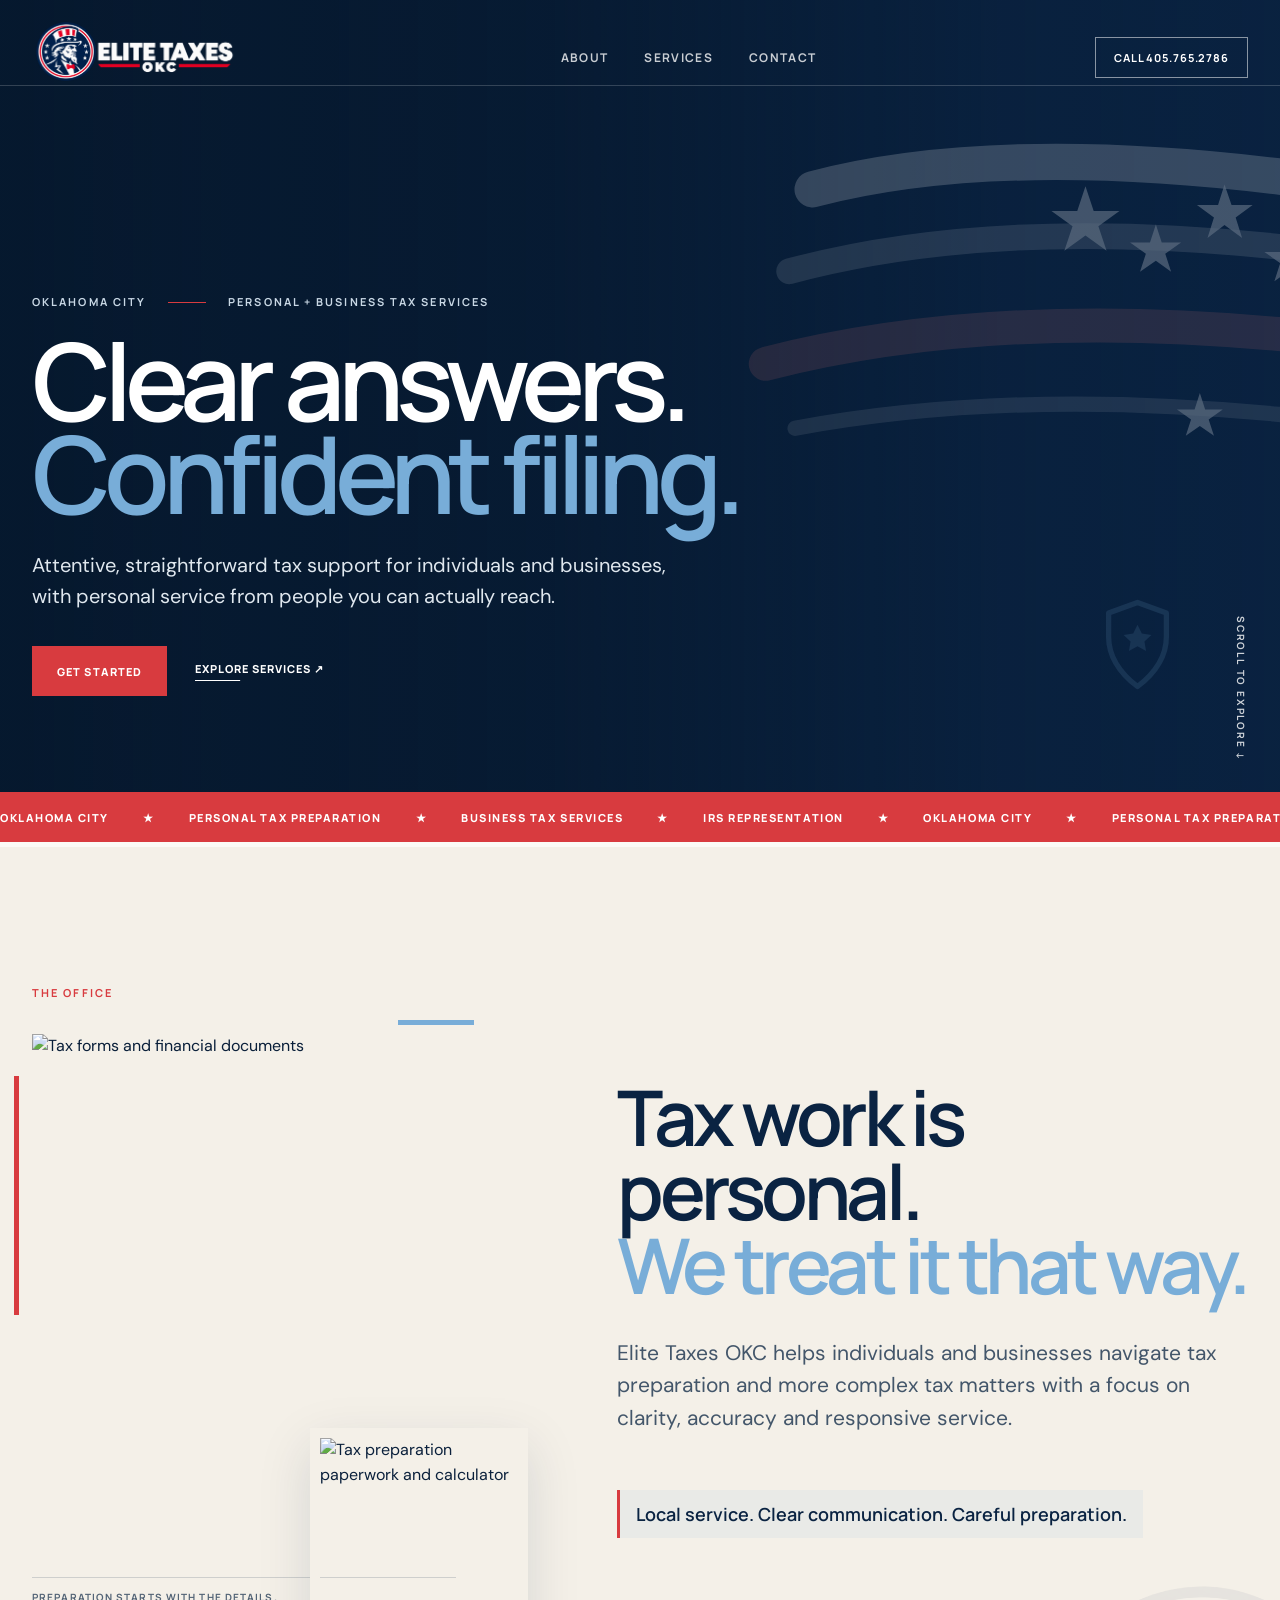
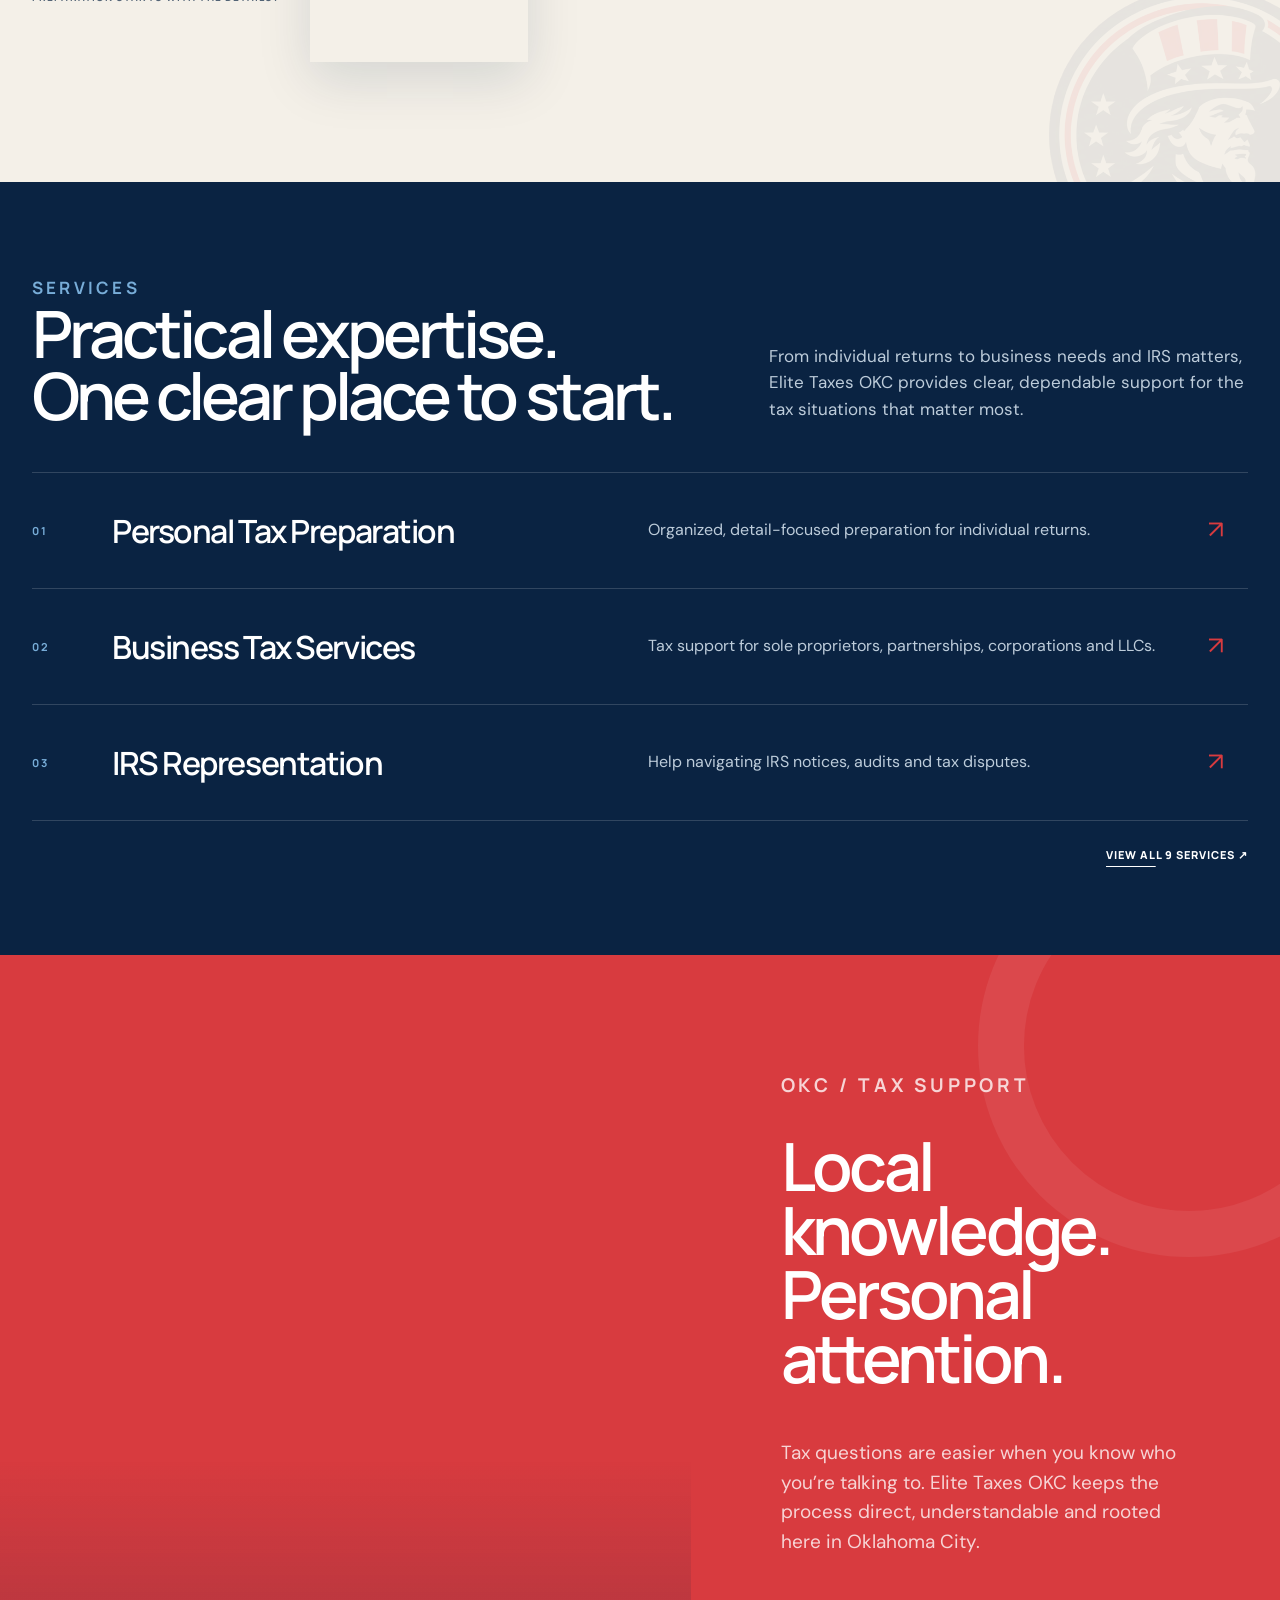
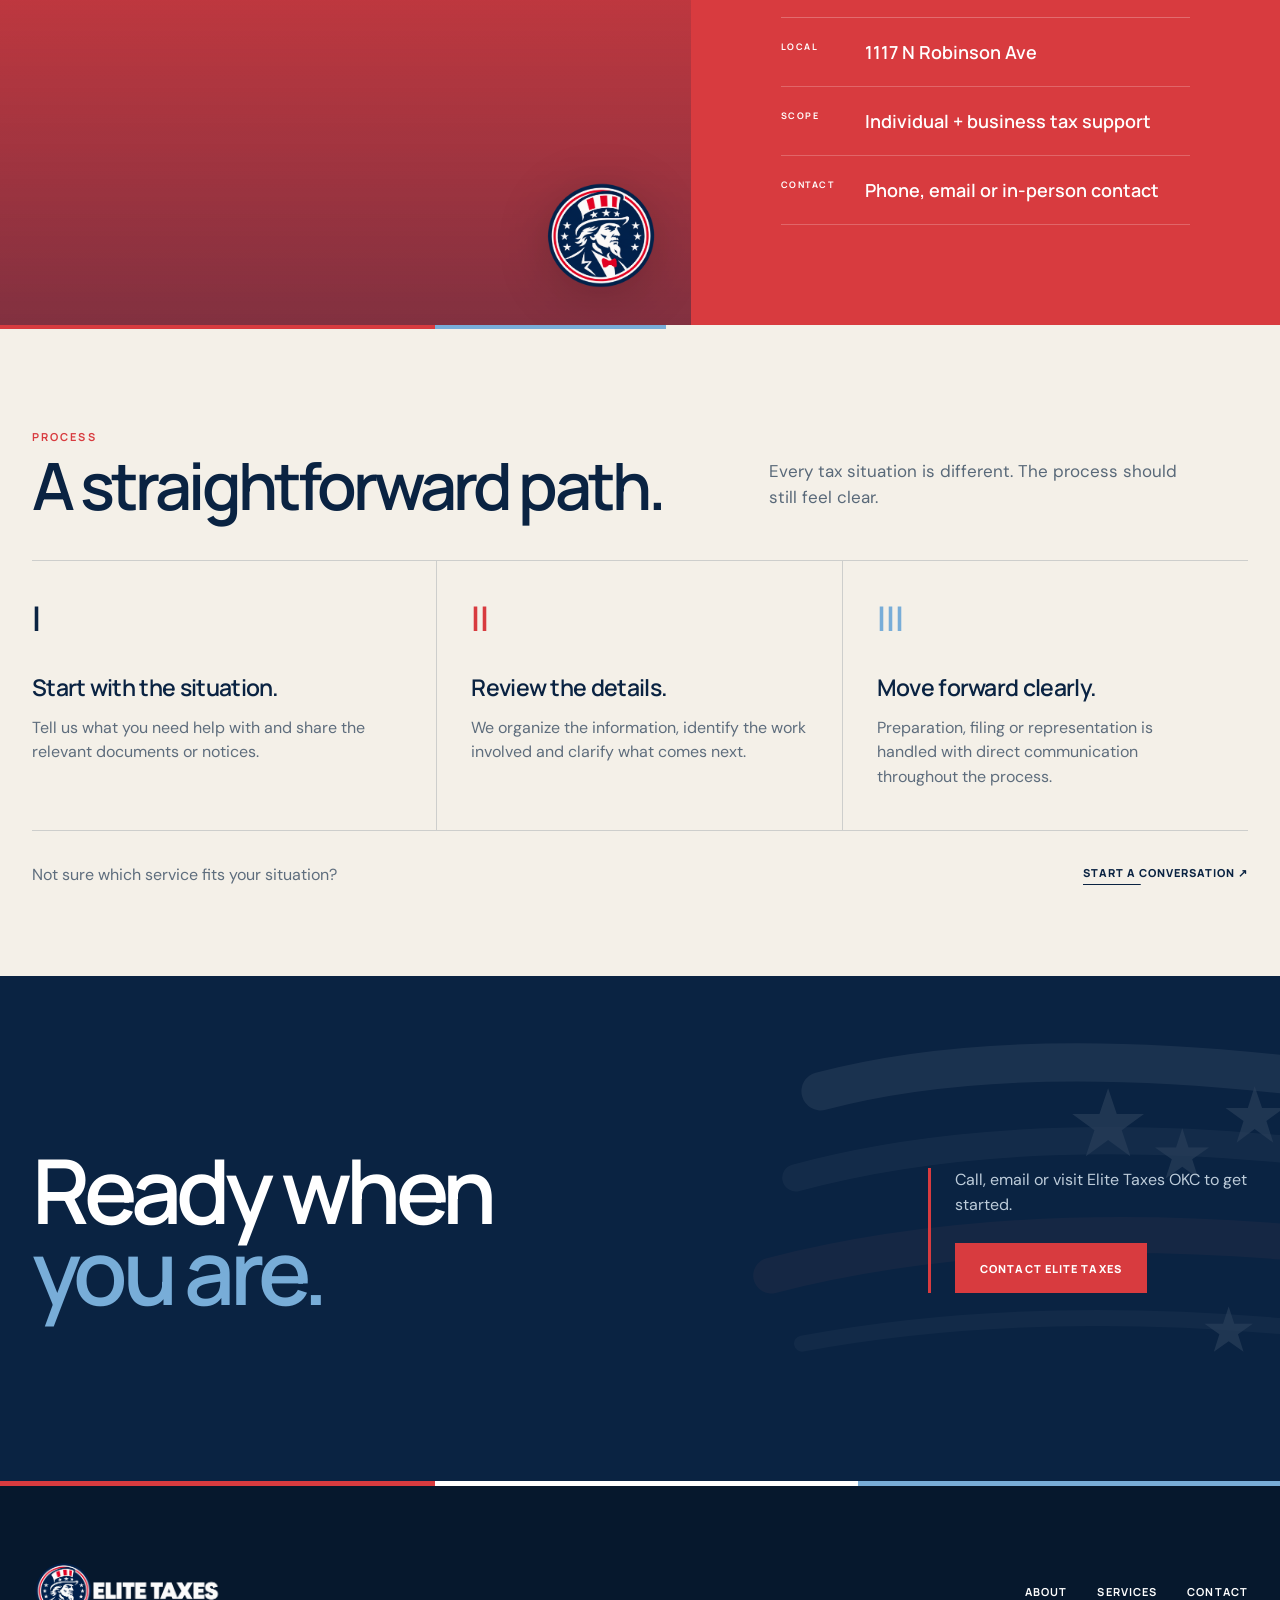
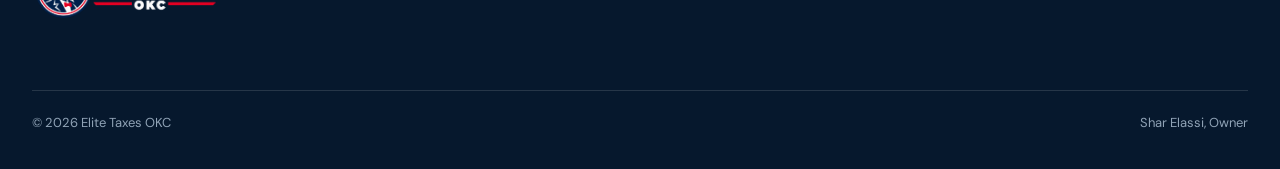
==== index.html @ 5ab01bc2 "Add files via upload" ====
<!DOCTYPE html>
<html lang="en"><head><meta charset="utf-8"/><meta content="width=device-width,initial-scale=1" name="viewport"/><title>Elite Taxes OKC | Tax Preparation &amp; Tax Support</title><meta content="Elite Taxes OKC provides personal and business tax preparation, IRS representation and tax support in Oklahoma City." name="description"/><link href="https://fonts.googleapis.com" rel="preconnect"/><link crossorigin="" href="https://fonts.gstatic.com" rel="preconnect"/><link href="https://fonts.googleapis.com/css2?family=DM+Sans:wght@400;500;600;700&amp;family=Manrope:wght@400;500;600;700;800&amp;display=swap" rel="stylesheet"/><link href="styles.css" rel="stylesheet"/></head><body>
<header class="site-header"><div class="shell header-inner"><a class="brand" href="index.html"><img alt="Elite Taxes OKC" src="assets/elite-taxes-logo-footer.png"/></a><nav class="desktop-nav"><a href="about.html">About</a><a href="services.html">Services</a><a href="contact.html">Contact</a></nav><a class="header-cta" href="tel:+14057652786">Call 405.765.2786</a><button aria-controls="mobile-menu" aria-expanded="false" aria-label="Open menu" class="menu-button"><span></span><span></span></button></div></header><nav class="mobile-menu" id="mobile-menu"><div class="shell mobile-menu-inner"><a href="about.html">About</a><a href="services.html">Services</a><a href="contact.html">Contact</a><a href="tel:+14057652786">405.765.2786</a></div></nav>
<main>
<section class="hero"><div class="hero-media"><video autoplay="" loop="" muted="" playsinline="" poster="https://images.pexels.com/photos/6863183/pexels-photo-6863183.jpeg?auto=compress&amp;cs=tinysrgb&amp;w=1600" preload="metadata"><source src="https://videos.pexels.com/video-files/6962707/6962707-hd_1920_1080_25fps.mp4" type="video/mp4"/></video></div><img alt="" class="hero-ribbon" src="assets/flag-ribbon.svg"/><img alt="" class="hero-shield" src="assets/patriotic-shield-watermark.svg"/><div class="shell hero-inner"><div class="hero-copy reveal"><div class="hero-meta eyebrow"><span>Oklahoma City</span><span>Personal + Business Tax Services</span></div><h1>Clear answers.<br/><em>Confident filing.</em></h1><p>Attentive, straightforward tax support for individuals and businesses, with personal service from people you can actually reach.</p><div class="actions"><a class="button" href="contact.html">Get Started</a><a class="text-link" href="services.html">Explore Services ↗</a></div></div></div><div class="hero-scroll">Scroll to explore ↓</div></section>
<div aria-hidden="true" class="marquee"><div class="marquee-track"><span>Oklahoma City</span><span>Personal Tax Preparation</span><span>Business Tax Services</span><span>IRS Representation</span><span>Oklahoma City</span><span>Personal Tax Preparation</span><span>Business Tax Services</span><span>IRS Representation</span></div></div>
<section class="studio"><img alt="" class="studio-mark" src="assets/elite-uncle-sam-circle.png"/><div class="shell studio-grid"><div class="studio-label"><p class="eyebrow red">The Office</p><div class="studio-media reveal"><figure class="studio-photo studio-photo-main"><img alt="Tax forms and financial documents" src="https://images.pexels.com/photos/6863183/pexels-photo-6863183.jpeg?auto=compress&amp;cs=tinysrgb&amp;w=1200"/><figcaption>Preparation starts with the details.</figcaption></figure><figure class="studio-photo studio-photo-inset"><img alt="Tax preparation paperwork and calculator" src="https://images.pexels.com/photos/8112000/pexels-photo-8112000.jpeg?auto=compress&amp;cs=tinysrgb&amp;w=800"/></figure></div></div><div class="studio-copy reveal"><h2>Tax work is personal.<br/><span>We treat it that way.</span></h2><p>Elite Taxes OKC helps individuals and businesses navigate tax preparation and more complex tax matters with a focus on clarity, accuracy and responsive service.</p><p class="quiet">Local service. Clear communication. Careful preparation.</p></div></div></section>
<section class="capabilities"><div class="shell"><div class="cap-head"><div><p class="eyebrow blue">Services</p><h2>Practical expertise.<br/>One clear place to start.</h2></div><p>From individual returns to business needs and IRS matters, Elite Taxes OKC provides clear, dependable support for the tax situations that matter most.</p></div><div class="cap-list"><a class="cap-row reveal" href="services.html"><span class="cap-num">01</span><h3>Personal Tax Preparation</h3><p>Organized, detail-focused preparation for individual returns.</p><span class="cap-arrow">↗</span></a><a class="cap-row reveal" href="services.html"><span class="cap-num">02</span><h3>Business Tax Services</h3><p>Tax support for sole proprietors, partnerships, corporations and LLCs.</p><span class="cap-arrow">↗</span></a><a class="cap-row reveal" href="services.html"><span class="cap-num">03</span><h3>IRS Representation</h3><p>Help navigating IRS notices, audits and tax disputes.</p><span class="cap-arrow">↗</span></a></div><div class="cap-footer"><a class="text-link" href="services.html">View all 9 services ↗</a></div></div></section>
<section class="visual-story"><div class="visual-media"><video autoplay="" loop="" muted="" playsinline="" poster="https://images.pexels.com/photos/8927687/pexels-photo-8927687.jpeg?auto=compress&amp;cs=tinysrgb&amp;w=1400" preload="metadata"><source src="https://videos.pexels.com/video-files/6929603/6929603-hd_1920_1080_30fps.mp4" type="video/mp4"/></video><img alt="Elite Taxes OKC mark" class="visual-badge" src="assets/elite-uncle-sam-circle.png"/></div><div class="visual-copy reveal"><p class="eyebrow light">OKC / Tax Support</p><h2>Local knowledge.<br/>Personal attention.</h2><p>Tax questions are easier when you know who you’re talking to. Elite Taxes OKC keeps the process direct, understandable and rooted here in Oklahoma City.</p><div class="proof-list"><div class="proof-row"><b>LOCAL</b><strong>1117 N Robinson Ave</strong></div><div class="proof-row"><b>SCOPE</b><strong>Individual + business tax support</strong></div><div class="proof-row"><b>CONTACT</b><strong>Phone, email or in-person contact</strong></div></div></div></section>
<section class="process"><div class="shell"><div class="process-head"><div><p class="eyebrow red">Process</p><h2>A straightforward path.</h2></div><p>Every tax situation is different. The process should still feel clear.</p></div><div class="process-steps"><article class="step reveal"><div class="roman">I</div><h3>Start with the situation.</h3><p>Tell us what you need help with and share the relevant documents or notices.</p></article><article class="step reveal"><div class="roman">II</div><h3>Review the details.</h3><p>We organize the information, identify the work involved and clarify what comes next.</p></article><article class="step reveal"><div class="roman">III</div><h3>Move forward clearly.</h3><p>Preparation, filing or representation is handled with direct communication throughout the process.</p></article></div><div class="process-note"><p>Not sure which service fits your situation?</p><a class="text-link" href="contact.html">Start a conversation ↗</a></div></div></section>

<section class="cta"><img alt="" class="cta-ribbon" src="assets/flag-ribbon.svg"/><div class="shell cta-inner"><h2>Ready when<br/><span>you are.</span></h2><div class="cta-side"><p>Call, email or visit Elite Taxes OKC to get started.</p><a class="button" href="contact.html">Contact Elite Taxes</a></div></div></section>
</main><footer class="site-footer"><div class="shell"><div class="footer-top"><a class="brand" href="index.html"><img alt="Elite Taxes OKC" src="assets/elite-taxes-logo-footer.png"/></a><nav class="footer-nav"><a href="about.html">About</a><a href="services.html">Services</a><a href="contact.html">Contact</a></nav></div><div class="footer-bottom"><span>© 2026 Elite Taxes OKC</span><span>Shar Elassi, Owner</span></div></div></footer><script src="script.js"></script></body></html>
---- styles.css ----
:root{
  --navy:#0a2342;
  --navy-2:#12385f;
  --red:#d83b3f;
  --blue:#78add8;
  --cream:#f4f0e8;
  --paper:#fbfaf6;
  --ink:#0a2342;
  --muted:#5d6d7e;
  --line:rgba(10,35,66,.16);
  --max:1320px;
}
*{box-sizing:border-box}html{scroll-behavior:smooth}body{margin:0;font-family:"DM Sans",Arial,sans-serif;color:var(--ink);background:var(--cream);font-size:16px;line-height:1.55}img,video{display:block;max-width:100%}a{color:inherit;text-decoration:none}button{font:inherit}.shell{width:min(calc(100% - 64px),var(--max));margin:auto}.eyebrow{font:700 11px/1.2 "Manrope",sans-serif;letter-spacing:.19em;text-transform:uppercase}.eyebrow.red{color:var(--red)}.eyebrow.blue{color:var(--blue)}
.site-header{height:86px;position:absolute;top:0;left:0;right:0;z-index:20;color:#fff;border-bottom:1px solid rgba(255,255,255,.18)}.header-inner{height:100%;display:grid;grid-template-columns:250px 1fr auto;align-items:center;gap:34px}.brand img{width:205px;height:auto}.desktop-nav{justify-self:center;display:flex;gap:36px;font:700 12px "Manrope";letter-spacing:.11em;text-transform:uppercase}.desktop-nav a{opacity:.78;transition:opacity .25s ease;position:relative;padding:10px 0}.desktop-nav a:after{content:"";position:absolute;left:0;right:0;bottom:2px;height:2px;background:var(--red);transform:scaleX(0);transform-origin:right center;transition:transform .32s cubic-bezier(.2,.8,.2,1)}.desktop-nav a:hover,.desktop-nav a.active{opacity:1}.desktop-nav a:hover:after,.desktop-nav a.active:after{transform:scaleX(1);transform-origin:left center}.header-cta{border:1px solid rgba(255,255,255,.52);padding:12px 18px;font:700 11px "Manrope";letter-spacing:.08em;text-transform:uppercase;transition:.2s}.header-cta:hover{background:#fff;color:var(--navy)}.menu-button{display:none;background:none;border:0;color:#fff;padding:10px}.menu-button span{display:block;width:24px;height:1px;background:currentColor;margin:6px}.mobile-menu{display:none}
.hero{min-height:780px;height:88vh;max-height:940px;position:relative;overflow:hidden;background:var(--navy);color:#fff}.hero-media{position:absolute;inset:0}.hero-media video{width:100%;height:100%;object-fit:cover;filter:saturate(.72) contrast(1.05) brightness(.62);animation:heroMediaDrift 18s ease-in-out infinite alternate;transform-origin:center center;will-change:transform}.hero-media:after{content:"";position:absolute;inset:0;background:linear-gradient(90deg,rgba(6,24,45,.94) 0%,rgba(6,24,45,.72) 43%,rgba(6,24,45,.18) 78%,rgba(6,24,45,.08) 100%)}.hero-ribbon{position:absolute;right:-7vw;top:15%;width:min(55vw,760px);opacity:.33;animation:ribbonFloat 11s ease-in-out infinite alternate;transform-origin:right center}.hero-shield{position:absolute;right:7%;bottom:12%;width:105px;opacity:.16;animation:shieldFloat 8s ease-in-out infinite alternate}.hero-inner{position:relative;z-index:2;height:100%;min-height:780px;display:flex;align-items:flex-end;padding:160px 0 96px}.hero-copy{max-width:820px}.hero-meta{display:flex;gap:22px;align-items:center;margin-bottom:25px;color:#c9d8e5}.hero-meta span+span:before{content:"";display:inline-block;width:38px;height:1px;background:var(--red);margin-right:22px;vertical-align:middle}.hero h1{font:600 clamp(68px,8.4vw,132px)/.87 "Manrope",sans-serif;letter-spacing:-.067em;margin:0 0 30px;max-width:980px}.hero h1 em{font-style:normal;color:var(--blue)}.hero p{font-size:20px;max-width:650px;color:#e0e8ef;margin:0 0 34px}.actions{display:flex;align-items:center;gap:28px;flex-wrap:wrap}.button{display:inline-flex;align-items:center;justify-content:center;min-height:50px;padding:0 24px;background:var(--red);color:#fff;font:800 11px "Manrope";letter-spacing:.1em;text-transform:uppercase;border:1px solid var(--red);transition:.25s}.button:hover{background:#fff;border-color:#fff;color:var(--navy)}.text-link{font:800 11px "Manrope";letter-spacing:.09em;text-transform:uppercase;padding-bottom:5px;position:relative}.text-link:after{content:"";position:absolute;left:0;right:0;bottom:0;height:1px;background:currentColor;transform:scaleX(.35);transform-origin:left;transition:transform .3s ease}.text-link:hover:after{transform:scaleX(1)}.hero-scroll{position:absolute;right:32px;bottom:31px;z-index:3;font:700 10px "Manrope";letter-spacing:.18em;text-transform:uppercase;writing-mode:vertical-rl;color:rgba(255,255,255,.8)}
.marquee{height:50px;background:var(--red);color:#fff;overflow:hidden;display:flex;align-items:center}.marquee-track{white-space:nowrap;display:flex;gap:34px;min-width:max-content;animation:marquee 25s linear infinite;font:800 11px "Manrope";letter-spacing:.14em;text-transform:uppercase}.marquee-track span:after{content:"★";margin-left:34px;color:#fff}.marquee-track span{display:inline-block}
.studio{background:var(--cream);padding:128px 0 120px;position:relative;overflow:hidden}.studio-grid{display:grid;grid-template-columns:.72fr 1.28fr;gap:9vw;align-items:start}.studio-label{padding-top:10px}.studio-copy h2{font:600 clamp(52px,6vw,94px)/.96 "Manrope";letter-spacing:-.058em;margin:0 0 35px;max-width:950px}.studio-copy h2 span{color:var(--blue)}.studio-copy p{max-width:760px;font-size:21px;color:#43566a}.studio-copy .quiet{font:600 18px "Manrope";margin-top:35px;color:var(--navy)}.studio-mark{position:absolute;right:-80px;bottom:-110px;width:320px;opacity:.055}
.capabilities{background:var(--navy);color:#fff;padding:126px 0 118px}.cap-head{display:grid;grid-template-columns:.8fr 1.2fr;gap:8vw;align-items:end;margin-bottom:62px}.cap-head h2{font:600 clamp(55px,6.2vw,92px)/.95 "Manrope";letter-spacing:-.06em;margin:0}.cap-head p{color:#bdccda;max-width:540px;font-size:18px;margin:0 0 7px}.cap-list{border-top:1px solid rgba(255,255,255,.16)}.cap-row{display:grid;grid-template-columns:70px minmax(280px,.9fr) 1.25fr 46px;gap:28px;align-items:center;min-height:136px;border-bottom:1px solid rgba(255,255,255,.16);transition:.2s}.cap-row:hover{background:rgba(120,173,216,.08)}.cap-num{font:700 11px "Manrope";letter-spacing:.16em;color:var(--blue)}.cap-row h3{font:600 clamp(28px,3vw,46px)/1 "Manrope";letter-spacing:-.045em;margin:0}.cap-row p{color:#bdccda;margin:0;max-width:620px}.cap-arrow{font-size:25px;color:var(--red);transition:.2s}.cap-row:hover .cap-arrow{transform:translate(4px,-4px)}.cap-footer{display:flex;justify-content:flex-end;padding-top:34px}
.visual-story{display:grid;grid-template-columns:1.08fr .92fr;min-height:690px;background:var(--paper)}.visual-media{position:relative;overflow:hidden;min-height:690px}.visual-media video{width:100%;height:100%;object-fit:cover;filter:saturate(.72) contrast(1.03) brightness(.92);animation:visualMediaDrift 16s ease-in-out infinite alternate;transform-origin:center center;will-change:transform}.visual-media:after{content:"";position:absolute;inset:0;background:linear-gradient(0deg,rgba(10,35,66,.35),transparent 45%)}.visual-badge{position:absolute;right:34px;bottom:34px;width:112px;z-index:2;filter:drop-shadow(0 8px 25px rgba(0,0,0,.2))}.visual-copy{padding:100px clamp(48px,7vw,110px);display:flex;flex-direction:column;justify-content:center;background:var(--paper)}.visual-copy h2{font:600 clamp(50px,5.2vw,80px)/.96 "Manrope";letter-spacing:-.055em;margin:18px 0 30px}.visual-copy p{font-size:19px;color:#536476;max-width:560px}.proof-list{margin-top:42px;border-top:1px solid var(--line)}.proof-row{display:grid;grid-template-columns:54px 1fr;padding:22px 0;border-bottom:1px solid var(--line)}.proof-row b{color:var(--red);font:700 11px "Manrope";letter-spacing:.14em}.proof-row strong{font:600 18px "Manrope"}
.process{background:var(--cream);padding:126px 0}.process-head{display:grid;grid-template-columns:.75fr 1.25fr;gap:8vw;margin-bottom:72px}.process-head h2{font:600 clamp(55px,6.2vw,92px)/.95 "Manrope";letter-spacing:-.06em;margin:0}.process-steps{display:grid;grid-template-columns:repeat(3,1fr);border-top:1px solid var(--line);border-bottom:1px solid var(--line)}.step{padding:42px 40px 48px 0;border-right:1px solid var(--line);min-height:280px}.step+.step{padding-left:40px}.step:last-child{border-right:0}.roman{font:600 42px "Manrope";color:var(--blue);margin-bottom:56px}.step h3{font:600 25px/1.05 "Manrope";letter-spacing:-.03em;margin:0 0 16px}.step p{color:#5e6d7d;margin:0}.process-note{display:flex;justify-content:space-between;gap:30px;align-items:center;margin-top:44px}.process-note p{margin:0;color:#5e6d7d}
.trust{background:var(--paper);padding:118px 0}.trust-grid{display:grid;grid-template-columns:1fr 1fr;gap:9vw;align-items:center}.trust h2{font:600 clamp(52px,5.5vw,86px)/.96 "Manrope";letter-spacing:-.058em;margin:18px 0 28px}.trust h2 span{color:var(--blue)}.trust p{color:#5b6a7a;font-size:19px}.trust-cards{display:grid;grid-template-columns:1fr;gap:0;border-top:1px solid var(--line)}.trust-card{display:grid;grid-template-columns:56px 1fr;padding:27px 0;border-bottom:1px solid var(--line)}.trust-card .n{font:700 11px "Manrope";letter-spacing:.14em;color:var(--red)}.trust-card h3{font:600 22px "Manrope";margin:0 0 7px}.trust-card p{font-size:15px;margin:0}
.cta{background:var(--navy);color:#fff;position:relative;overflow:hidden}.cta-inner{min-height:510px;display:flex;align-items:center;justify-content:space-between;gap:70px;position:relative;z-index:2}.cta h2{font:600 clamp(58px,7vw,108px)/.9 "Manrope";letter-spacing:-.063em;margin:0;max-width:850px}.cta h2 span{color:var(--blue)}.cta-side{max-width:320px}.cta-side p{color:#bdccda;margin:0 0 25px}.cta-ribbon{position:absolute;right:-10%;top:8%;width:58%;opacity:.12;animation:ribbonFloat 12s ease-in-out infinite alternate}.cta:after{content:"";position:absolute;left:0;right:0;bottom:0;height:5px;background:linear-gradient(90deg,var(--red) 0 34%,#fff 34% 67%,var(--blue) 67%)}
.site-footer{background:#06182d;color:#fff;padding:52px 0 36px}.footer-top{display:flex;align-items:center;justify-content:space-between;gap:30px}.footer-top img{width:190px}.footer-nav{display:flex;gap:30px;font:700 11px "Manrope";letter-spacing:.1em;text-transform:uppercase}.footer-bottom{margin-top:45px;padding-top:22px;border-top:1px solid rgba(255,255,255,.13);display:flex;justify-content:space-between;color:#90a3b6;font-size:13px}
/* inner pages */
.page-header{position:relative;background:var(--navy)}.page-header .site-header{position:relative}.page-hero{background:var(--navy);color:#fff;position:relative;overflow:hidden;border-bottom:5px solid var(--red)}.page-hero-inner{min-height:470px;padding:86px 0 78px;display:grid;grid-template-columns:1.25fr .75fr;gap:70px;align-items:end;position:relative;z-index:2}.page-hero h1{font:600 clamp(62px,7vw,106px)/.9 "Manrope";letter-spacing:-.062em;margin:15px 0 0;max-width:950px}.page-hero h1 span{color:var(--blue)}.page-hero p{color:#bdccda;font-size:18px;max-width:480px;margin:0 0 8px}.page-art-ribbon{position:absolute;right:-7%;top:20px;width:min(48vw,690px);opacity:.22;animation:ribbonFloat 12s ease-in-out infinite alternate}.page-art-shield{position:absolute;right:6%;bottom:-28px;width:140px;opacity:.13;animation:shieldFloat 9s ease-in-out infinite alternate}.content-section{padding:108px 0;background:var(--cream)}.split-copy{display:grid;grid-template-columns:.8fr 1.2fr;gap:8vw}.split-copy h2{font:600 clamp(48px,5.4vw,82px)/.96 "Manrope";letter-spacing:-.055em;margin:0}.split-copy p{font-size:19px;color:#596979;max-width:720px}.about-story{display:grid;grid-template-columns:1fr 1fr;gap:65px;align-items:center}.about-photo{min-height:560px;position:relative;overflow:hidden}.about-photo img{width:100%;height:100%;object-fit:cover;position:absolute;inset:0}.about-panel h2{font:600 clamp(48px,5vw,76px)/.96 "Manrope";letter-spacing:-.055em;margin:16px 0 30px}.about-panel p{color:#58697a;font-size:18px}.local-strip{background:var(--blue);color:var(--navy);padding:62px 0}.local-strip-grid{display:grid;grid-template-columns:repeat(3,1fr);gap:1px;background:rgba(10,35,66,.18)}.local-item{background:var(--blue);padding:30px}.local-item span{font:700 10px "Manrope";letter-spacing:.16em;color:#fff}.local-item strong{display:block;font:600 23px "Manrope";margin-top:9px}
.service-grid{display:grid;grid-template-columns:repeat(3,1fr);border-top:1px solid var(--line);border-left:1px solid var(--line)}.service-card{padding:36px;min-height:270px;border-right:1px solid var(--line);border-bottom:1px solid var(--line);background:var(--paper);position:relative}.service-card:before{content:"";position:absolute;left:0;top:0;width:4px;height:0;background:var(--red);transition:.25s}.service-card:nth-child(3n+2):before{background:var(--blue)}.service-card:nth-child(3n):before{background:var(--navy)}.service-card:hover:before{height:100%}.service-card .num{font:700 10px "Manrope";letter-spacing:.15em;color:var(--red)}.service-card h3{font:600 26px/1.05 "Manrope";letter-spacing:-.035em;margin:56px 0 15px}.service-card p{color:#5d6c7c;margin:0}.quick-contact{background:var(--navy);color:#fff;padding:78px 0}.quick-contact-inner{display:flex;justify-content:space-between;align-items:center;gap:40px}.quick-contact h2{font:600 clamp(40px,4vw,62px)/1 "Manrope";letter-spacing:-.05em;margin:8px 0 0}.contact-grid{display:grid;grid-template-columns:.85fr 1.15fr;gap:0;background:var(--paper);border:1px solid var(--line)}.contact-panel{background:var(--navy);color:#fff;padding:55px}.contact-panel .row{padding:24px 0;border-bottom:1px solid rgba(255,255,255,.15)}.contact-panel .row:last-child{border-bottom:0}.label{display:block;color:var(--blue);font:700 10px "Manrope";letter-spacing:.15em;text-transform:uppercase;margin-bottom:7px}.contact-panel a,.contact-panel address{font:600 clamp(20px,2.3vw,30px) "Manrope";font-style:normal}.contact-copy{padding:65px}.contact-copy h2{font:600 clamp(44px,4.8vw,72px)/.96 "Manrope";letter-spacing:-.05em;margin:0 0 25px}.contact-copy p{color:#5c6c7c;font-size:18px}.contact-note{margin-top:45px;padding-top:22px;border-top:1px solid var(--line)}.contact-note span{font:700 10px "Manrope";letter-spacing:.14em;color:var(--red);text-transform:uppercase}.contact-note p{font-size:14px}
.reveal{opacity:0;transform:translateY(18px);transition:opacity .7s ease,transform .7s ease}.reveal.is-visible{opacity:1;transform:none}
@keyframes ribbonFloat{from{transform:translate3d(0,0,0) rotate(-1deg)}to{transform:translate3d(-18px,12px,0) rotate(1.5deg)}}@keyframes shieldFloat{from{transform:translateY(0) rotate(-2deg)}to{transform:translateY(-14px) rotate(2deg)}}@keyframes marquee{to{transform:translateX(-50%)}}
@media(max-width:980px){.desktop-nav,.header-cta{display:none}.menu-button{display:block;justify-self:end}.header-inner{grid-template-columns:1fr auto}.mobile-menu.open{display:block;position:absolute;top:86px;left:0;right:0;z-index:30;background:var(--navy);color:#fff;padding:22px 0;border-top:1px solid rgba(255,255,255,.15)}.mobile-menu-inner{display:grid;gap:15px}.hero{height:auto;min-height:720px}.hero-inner{min-height:720px}.studio-grid,.cap-head,.process-head,.trust-grid,.split-copy,.about-story{grid-template-columns:1fr;gap:40px}.visual-story{grid-template-columns:1fr}.visual-media{min-height:520px}.process-steps{grid-template-columns:1fr}.step,.step+.step{padding:34px 0;border-right:0;border-bottom:1px solid var(--line);min-height:auto}.step:last-child{border-bottom:0}.roman{margin-bottom:24px}.page-hero-inner{grid-template-columns:1fr;gap:30px;min-height:390px}.service-grid{grid-template-columns:repeat(2,1fr)}.contact-grid{grid-template-columns:1fr}.local-strip-grid{grid-template-columns:1fr}.cta-inner{min-height:460px;align-items:flex-start;flex-direction:column;justify-content:center}.cap-row{grid-template-columns:50px 1fr 42px}.cap-row p{grid-column:2/3}.cap-row .cap-arrow{grid-column:3;grid-row:1/3}}
@media(max-width:640px){.shell{width:min(calc(100% - 36px),var(--max))}.site-header{height:72px}.brand img{width:160px}.hero{min-height:690px}.hero-inner{min-height:690px;padding:125px 0 68px}.hero h1{font-size:58px}.hero p{font-size:17px}.hero-scroll{display:none}.studio,.capabilities,.process,.trust,.content-section{padding:82px 0}.studio-copy h2,.cap-head h2,.process-head h2,.trust h2,.split-copy h2,.about-panel h2{font-size:48px}.cap-row{min-height:154px;gap:15px}.cap-row h3{font-size:27px}.visual-media{min-height:400px}.visual-copy{padding:70px 24px}.visual-copy h2{font-size:48px}.process-note,.quick-contact-inner,.footer-top,.footer-bottom{align-items:flex-start;flex-direction:column}.service-grid{grid-template-columns:1fr}.service-card{min-height:230px}.page-hero-inner{padding:62px 0 56px;min-height:340px}.page-hero h1{font-size:54px}.page-art-ribbon{width:80vw;right:-28%}.contact-panel,.contact-copy{padding:34px 26px}.footer-nav{flex-wrap:wrap}.cta h2{font-size:58px}.actions{gap:18px}}
@media(prefers-reduced-motion:reduce){*{scroll-behavior:auto!important}.reveal{opacity:1;transform:none;transition:none}.hero-ribbon,.hero-shield,.page-art-ribbon,.page-art-shield,.cta-ribbon,.marquee-track,.hero-media video,.visual-media video,.service-intro-image img,.contact-visual-image img{animation:none!important}}

/* v11.1 media + motion refinement */
.studio-label{display:flex;flex-direction:column;gap:30px}.studio-photo{margin:20px 0 0;width:min(100%,360px)}.studio-photo img{width:100%;aspect-ratio:4/5;object-fit:cover;filter:saturate(.78) contrast(1.03)}.studio-photo figcaption{margin-top:13px;padding-top:12px;border-top:1px solid var(--line);font:700 10px/1.4 "Manrope";letter-spacing:.11em;text-transform:uppercase;color:#667789}.studio-photo:hover img{filter:saturate(.9) contrast(1.04)}
.service-intro-media{display:grid;grid-template-columns:1.08fr .92fr;min-height:560px;background:var(--paper)}.service-intro-image{overflow:hidden;min-height:560px;position:relative}.service-intro-image:after{content:"";position:absolute;inset:0;background:linear-gradient(0deg,rgba(10,35,66,.24),transparent 52%)}.service-intro-image img{width:100%;height:100%;object-fit:cover;filter:saturate(.8) contrast(1.03);animation:stillMediaDrift 20s ease-in-out infinite alternate;transform-origin:center;will-change:transform}.service-intro-copy{padding:90px clamp(44px,6vw,100px);display:flex;flex-direction:column;justify-content:center}.service-intro-copy h2{font:600 clamp(48px,5.3vw,80px)/.95 "Manrope";letter-spacing:-.055em;margin:18px 0 28px}.service-intro-copy h2 span{color:var(--blue)}.service-intro-copy>p:last-child{font-size:18px;color:#5b6b7b;max-width:540px}.services-grid-section{padding-top:92px}.contact-visual{display:grid;grid-template-columns:1.35fr .65fr;min-height:330px;background:var(--navy);color:#fff}.contact-visual-image{overflow:hidden;position:relative;min-height:330px}.contact-visual-image:after{content:"";position:absolute;inset:0;background:linear-gradient(90deg,rgba(10,35,66,.12),rgba(10,35,66,.5))}.contact-visual-image img{width:100%;height:100%;object-fit:cover;filter:saturate(.75) brightness(.82);animation:stillMediaDrift 22s ease-in-out infinite alternate;transform-origin:center}.contact-visual-caption{display:flex;flex-direction:column;justify-content:center;padding:55px}.contact-visual-caption>p:last-child{font:600 clamp(25px,2.5vw,38px)/1.08 "Manrope";letter-spacing:-.035em;margin:18px 0 0;max-width:340px}.page-art-ribbon{animation:ribbonFloat 10s ease-in-out infinite alternate}.page-art-shield{animation:shieldFloat 7s ease-in-out infinite alternate}.button{position:relative;overflow:hidden}.button:after{content:"↗";margin-left:0;width:0;opacity:0;transform:translate(-5px,5px);transition:width .25s ease,opacity .25s ease,transform .25s ease}.button:hover:after{width:16px;opacity:1;transform:none}
@keyframes heroMediaDrift{0%{transform:scale(1.015) translate3d(0,0,0)}100%{transform:scale(1.065) translate3d(-1.1%,.7%,0)}}@keyframes visualMediaDrift{0%{transform:scale(1.01) translate3d(0,0,0)}100%{transform:scale(1.045) translate3d(.8%,-.6%,0)}}@keyframes stillMediaDrift{0%{transform:scale(1.01) translate3d(0,0,0)}100%{transform:scale(1.055) translate3d(-.7%,.5%,0)}}
@media(max-width:980px){.service-intro-media,.contact-visual{grid-template-columns:1fr}.service-intro-image{min-height:440px}.contact-visual-image{min-height:300px}.studio-photo{width:min(100%,520px)}}
@media(max-width:640px){.service-intro-image{min-height:330px}.service-intro-copy{padding:64px 24px}.contact-visual-image{min-height:260px}.contact-visual-caption{padding:44px 24px}.studio-photo{margin-top:8px}}

/* ===== v11.2 design audit: fewer chapters, purposeful color + numbering ===== */
:root{
  --blue:#78add8; /* accent, not a primary field */
}

/* Page hero labels are categories, not faux chapter numbers. */
.page-hero .eyebrow{color:#a9cce6}

/* Local proof facts are labels, not a fake sequence. */
.proof-row{grid-template-columns:84px 1fr}
.proof-row b{color:var(--red);font-size:9px;letter-spacing:.17em}

/* ABOUT: dark local strip gives the page one strong color chapter without a wall of pale blue. */
.local-strip{background:var(--navy);color:#fff;padding:64px 0}
.local-strip-grid{gap:1px;background:rgba(255,255,255,.14)}
.local-item{background:var(--navy-2);position:relative;overflow:hidden;padding:32px}
.local-item:before{content:"";position:absolute;left:0;top:0;right:0;height:3px;background:var(--red)}
.local-item:nth-child(2):before{background:var(--blue)}
.local-item:nth-child(3):before{background:#fff}
.local-item span{color:var(--blue)}
.local-item strong{color:#fff}

/* SERVICES: restore the denser dark 3x3 card language from the earlier direction. */
.services-grid-section{background:var(--navy);color:#fff;padding:96px 0 110px}
.service-grid{border-color:rgba(255,255,255,.15);background:var(--navy)}
.service-card{
  background:var(--navy);
  color:#fff;
  min-height:235px;
  padding:30px;
  border-color:rgba(255,255,255,.15);
  overflow:hidden;
  transition:background .28s ease,transform .28s ease;
}
.service-card:after{
  content:"";
  position:absolute;
  width:92px;height:92px;border-radius:50%;
  border:16px solid rgba(120,173,216,.07);
  right:-30px;bottom:-30px;
  transition:transform .4s ease,border-color .3s ease;
}
.service-card:before{width:3px;height:100%;opacity:.9;transform:scaleY(.28);transform-origin:top;transition:transform .3s ease}
.service-card:nth-child(3n+2):before{background:var(--blue)}
.service-card:nth-child(3n):before{background:#fff}
.service-card:hover{background:#102e51}
.service-card:hover:before{height:100%;transform:scaleY(1)}
.service-card:hover:after{transform:translate(-8px,-8px);border-color:rgba(120,173,216,.13)}
.service-card .num{color:var(--blue)}
.service-card h3{color:#fff;margin:42px 0 13px;font-size:24px}
.service-card p{color:#b9c7d4;font-size:15px;line-height:1.55}

/* Avoid following the dark service catalog with another dark block. */
.page-services .quick-contact{background:var(--cream);color:var(--navy);border-top:1px solid var(--line)}
.page-services .quick-contact .eyebrow{color:var(--red)}
.page-services .quick-contact .button{background:var(--red);color:#fff;border-color:var(--red)}
.page-services .quick-contact .button:hover{background:var(--navy);border-color:var(--navy);color:#fff}

/* Keep light blue as punctuation across pale sections, not a backdrop. */
.studio-copy h2 span,.page-hero h1 span,.service-intro-copy h2 span,.cta h2 span{color:var(--blue)}
.content-section,.studio,.process{background:var(--cream)}
.service-intro-media,.visual-story,.visual-copy,.contact-grid{background:var(--paper)}

/* Clean card animation: visual response without layout movement. */
.service-card{transform:none!important}

@media(max-width:980px){
  .service-card{min-height:220px}
}
@media(max-width:640px){
  .proof-row{grid-template-columns:72px 1fr}
  .service-card{min-height:205px}
}


/* ===== v11.3 patriotic richness + targeted media ===== */
/* Color roles: navy = structure, cream = editorial, red = energy, light blue = accent. */
.eyebrow.light{color:rgba(255,255,255,.78)}

/* HOME / editorial intro: use the available space like an editorial spread rather than a tiny card. */
.studio{border-top:5px solid var(--paper)}
.studio-grid{grid-template-columns:.88fr 1.12fr;gap:7vw;align-items:center}
.studio-label{padding-top:0;gap:24px}
.studio-media{position:relative;width:min(100%,560px);padding:0 72px 58px 0}
.studio-photo{margin:0;width:100%}
.studio-photo-main img{aspect-ratio:4/5;object-fit:cover;filter:saturate(.82) contrast(1.04)}
.studio-photo-main figcaption{color:#536476}
.studio-photo-inset{position:absolute;width:44%;right:0;bottom:0;margin:0;border:10px solid var(--cream);box-shadow:0 18px 50px rgba(10,35,66,.13)}
.studio-photo-inset img{aspect-ratio:1/1.08;object-fit:cover;filter:saturate(.85) contrast(1.02)}
.studio-media:before{content:"";position:absolute;left:-18px;top:42px;width:5px;height:38%;background:var(--red);z-index:2}
.studio-media:after{content:"";position:absolute;right:54px;top:-14px;width:76px;height:5px;background:var(--blue);z-index:2}
.studio-copy{padding:26px 0}
.studio-copy .quiet{display:inline-block;padding:12px 16px;border-left:3px solid var(--red);background:rgba(120,173,216,.09)}

/* HOME / make red a real chapter, not just a button color. */
.visual-story{background:var(--red)}
.visual-copy{background:var(--red);color:#fff;position:relative;overflow:hidden}
.visual-copy:before{content:"";position:absolute;right:-120px;top:-120px;width:330px;height:330px;border:46px solid rgba(255,255,255,.065);border-radius:50%}
.visual-copy h2{color:#fff;position:relative}
.visual-copy h2 br+*{color:inherit}
.visual-copy p{color:rgba(255,255,255,.78);position:relative}
.visual-copy .proof-list{border-color:rgba(255,255,255,.25);position:relative}
.visual-copy .proof-row{border-color:rgba(255,255,255,.22)}
.visual-copy .proof-row b{color:#fff}
.visual-copy .proof-row strong{color:#fff}
.visual-media:after{background:linear-gradient(0deg,rgba(10,35,66,.42),transparent 48%)}
.visual-story:after{content:"";position:absolute;display:none}

/* HOME / process stays quiet, but earns a little patriotic punctuation. */
.process{position:relative;overflow:hidden}
.process:before{content:"";position:absolute;left:0;top:0;width:34%;height:4px;background:var(--red)}
.process:after{content:"";position:absolute;left:34%;top:0;width:18%;height:4px;background:var(--blue)}
.roman{color:var(--navy)}
.step:nth-child(2) .roman{color:var(--red)}
.step:nth-child(3) .roman{color:var(--blue)}

/* CTA: white headline + blue accent, with the red/white/blue baseline retained. */
.cta-side{padding-left:24px;border-left:3px solid var(--red)}

/* ABOUT: photo helps the second editorial section feel intentional rather than empty. */
.about-standard{position:relative}
.standard-photo{margin-top:44px;width:min(100%,500px);position:relative;padding-right:22px;padding-bottom:22px}
.standard-photo:before{content:"";position:absolute;right:0;bottom:0;width:55%;height:55%;background:var(--blue);opacity:.22}
.standard-photo img{position:relative;z-index:1;width:100%;aspect-ratio:16/10;object-fit:cover;filter:saturate(.78) contrast(1.04)}
.about-standard .split-copy>div:last-child{padding-top:16px}

/* SERVICES: keep the premium dark cards, but make the intro feel more branded. */
.service-intro-copy{position:relative;overflow:hidden}
.service-intro-copy:before{content:"";position:absolute;top:0;left:0;width:100%;height:5px;background:linear-gradient(90deg,var(--red) 0 36%,#fff 36% 68%,var(--blue) 68%)}
.service-intro-copy:after{content:"";position:absolute;right:-105px;bottom:-105px;width:260px;height:260px;border:34px solid rgba(120,173,216,.12);border-radius:50%}
.service-intro-copy>*{position:relative;z-index:1}
.services-grid-section{border-top:5px solid var(--red)}
.service-card:nth-child(3n+1):before{background:var(--red)}
.service-card:nth-child(3n+2):before{background:var(--blue)}
.service-card:nth-child(3n):before{background:#fff}

/* CONTACT: give the media chapter a red copy field to balance the navy page hero. */
.contact-visual{background:var(--red)}
.contact-visual-caption{background:var(--red);position:relative;overflow:hidden}
.contact-visual-caption:after{content:"";position:absolute;right:-85px;bottom:-90px;width:220px;height:220px;border:30px solid rgba(255,255,255,.08);border-radius:50%}
.contact-visual-caption>*{position:relative;z-index:1}
.contact-visual-caption>p:last-child{color:#fff}
.contact-visual-image:after{background:linear-gradient(90deg,rgba(10,35,66,.08),rgba(10,35,66,.3))}

/* Inner heroes: stronger patriotic edge, still restrained. */
.page-hero{border-bottom:5px solid var(--red)}
.page-hero:after{content:"";position:absolute;bottom:-5px;left:34%;width:17%;height:5px;background:#fff;z-index:4}
.page-hero:before{content:"";position:absolute;bottom:-5px;left:51%;width:17%;height:5px;background:var(--blue);z-index:4}

@media(max-width:980px){
  .studio-grid{grid-template-columns:1fr;gap:54px}
  .studio-media{width:min(100%,620px)}
  .visual-story{background:var(--red)}
  .standard-photo{width:min(100%,620px)}
}
@media(max-width:640px){
  .studio-media{padding:0 42px 44px 0}
  .studio-photo-inset{border-width:7px;width:46%}
  .studio-media:after{right:30px}
  .cta-side{padding-left:18px}
  .contact-visual-caption{min-height:250px}
}

/* ===== v11.4 proportion + hierarchy pass ===== */
/* Inner-page heroes should introduce the page, not consume it. */
.page-hero-inner{min-height:350px;padding:64px 0 58px;grid-template-columns:1.15fr .85fr;gap:58px}
.page-hero h1{font-size:clamp(56px,6vw,88px);max-width:820px}
.page-art-ribbon{top:-8px;width:min(43vw,590px)}
.page-art-shield{width:118px}

/* ABOUT / local facts: one full-width band, no navy box inside navy box. */
.local-strip{padding:0;background:var(--navy);border-top:1px solid rgba(255,255,255,.14);border-bottom:1px solid rgba(255,255,255,.14)}
.local-strip .shell{width:100%;max-width:none}
.local-strip-grid{gap:0;background:transparent}
.local-item{background:transparent;padding:38px clamp(38px,5vw,82px);border-right:1px solid rgba(255,255,255,.15);min-height:150px;display:flex;flex-direction:column;justify-content:center}
.local-item:last-child{border-right:0}
.local-item:before{height:3px;right:auto;width:100%;opacity:.95}

/* ABOUT / standard: one balanced story, not headline+photo fighting copy across the page. */
.about-standard{padding:96px 0}
.standard-layout{display:grid;grid-template-columns:.9fr 1.1fr;gap:7vw;align-items:center}
.standard-copy h2{font:600 clamp(52px,5vw,76px)/.96 "Manrope";letter-spacing:-.055em;margin:16px 0 28px;max-width:650px}
.standard-copy>p{font-size:18px;color:#596979;max-width:640px}
.standard-copy .actions{margin-top:28px}
.standard-photo{margin:0;width:100%;padding:0;position:relative;overflow:hidden;min-height:460px}
.standard-photo:before{display:none}
.standard-photo img{position:absolute;inset:0;width:100%;height:100%;object-fit:cover;aspect-ratio:auto;filter:saturate(.8) contrast(1.04)}

/* HOME / services: preserve the editorial rows but fix the squeezed headline and dead space. */
.capabilities{padding:96px 0 88px}
.cap-head{grid-template-columns:1.15fr .85fr;gap:7vw;align-items:end;margin-bottom:46px}
.cap-head h2{font-size:clamp(50px,5.1vw,76px);max-width:760px}
.cap-head p{max-width:500px;font-size:17px;margin-bottom:4px}
.cap-row{min-height:116px;grid-template-columns:58px minmax(300px,1.05fr) 1.1fr 40px;gap:22px}
.cap-row h3{font-size:clamp(26px,2.5vw,38px)}
.cap-footer{padding-top:26px}

/* HOME / process: headline and explanation belong to the same composition. */
.process{padding:94px 0 88px}
.process-head{grid-template-columns:1.15fr .85fr;gap:7vw;align-items:end;margin-bottom:44px}
.process-head h2{font-size:clamp(50px,5.1vw,74px);max-width:660px}
.process-head>p{max-width:430px;margin:0 0 6px;color:#596979;font-size:17px}
.step{min-height:230px;padding:34px 34px 40px 0}
.step+.step{padding-left:34px}
.roman{font-size:34px;margin-bottom:34px}
.step h3{font-size:23px}
.process-note{margin-top:32px}

/* SERVICES / get the catalog into view much sooner. */
.page-services .page-hero-inner{min-height:315px;padding:52px 0 50px}
.service-intro-media{grid-template-columns:.92fr 1.08fr;min-height:380px}
.service-intro-image{min-height:380px}
.service-intro-copy{padding:56px clamp(42px,5vw,78px)}
.service-intro-copy h2{font-size:clamp(42px,4.2vw,62px);margin:14px 0 20px;max-width:650px}
.service-intro-copy>p:last-child{font-size:17px}
.services-grid-section{padding:58px 0 92px;border-top:4px solid var(--red)}
.service-card{min-height:215px;padding:28px}
.service-card h3{margin-top:34px}

/* CONTACT / closing media is an accent, not another hero. */
.contact-visual{min-height:230px;grid-template-columns:1.45fr .55fr}
.contact-visual-image{min-height:230px}
.contact-visual-caption{padding:38px 44px}
.contact-visual-caption>p:last-child{font-size:clamp(23px,2vw,32px);max-width:310px}

@media(max-width:980px){
  .local-strip .shell{width:min(calc(100% - 64px),var(--max))}
  .local-strip{padding:40px 0}
  .local-strip-grid{grid-template-columns:1fr}
  .local-item{border-right:0;border-bottom:1px solid rgba(255,255,255,.15);min-height:auto;padding:26px 0}
  .local-item:last-child{border-bottom:0}
  .standard-layout{grid-template-columns:1fr;gap:44px}
  .standard-photo{min-height:420px}
  .cap-head,.process-head{grid-template-columns:1fr;gap:24px}
  .service-intro-media{grid-template-columns:1fr;min-height:0}
  .service-intro-image{min-height:350px}
  .contact-visual{grid-template-columns:1fr}
  .contact-visual-image{min-height:240px}
}
@media(max-width:640px){
  .page-hero-inner,.page-services .page-hero-inner{min-height:300px;padding:48px 0 44px}
  .about-standard{padding:76px 0}
  .standard-photo{min-height:320px}
  .capabilities,.process{padding:76px 0}
  .cap-row{min-height:140px}
  .service-intro-copy{padding:48px 24px}
  .services-grid-section{padding:44px 0 76px}
  .contact-visual-caption{padding:34px 24px}
}


/* ===== v11.5 SERVICES PAGE: cards first, tighter opening ===== */
.page-services .page-hero{min-height:0}
.page-services .page-hero-inner{
  min-height:220px;
  padding:34px 0 30px;
  grid-template-columns:1.05fr .75fr;
  gap:44px;
  align-items:center;
}
.page-services .page-hero h1{
  font-size:clamp(48px,5.2vw,76px);
  line-height:.91;
  max-width:720px;
  margin-top:10px;
}
.page-services .page-hero p{font-size:16px;max-width:410px;margin:0}
.page-services .page-art-ribbon{
  right:-4%;
  top:-38px;
  width:min(38vw,520px);
  opacity:.18;
}
.page-services .page-art-seal{
  position:absolute;
  right:5.8%;
  bottom:-34px;
  width:118px;
  opacity:.18;
  z-index:1;
  animation:shieldFloat 8s ease-in-out infinite alternate;
}

.page-services .service-intro-media{
  min-height:255px;
  grid-template-columns:.72fr 1.28fr;
  border-bottom:1px solid var(--line);
}
.page-services .service-intro-image{min-height:255px}
.page-services .service-intro-image img{object-position:center 46%}
.page-services .service-intro-copy{
  padding:34px clamp(42px,5vw,78px);
  justify-content:center;
}
.page-services .service-intro-copy h2{
  font-size:clamp(38px,4.2vw,62px);
  margin:10px 0 15px;
  max-width:760px;
}
.page-services .service-intro-copy>p:last-child{
  font-size:15px;
  line-height:1.55;
  max-width:620px;
}
.page-services .services-grid-section{padding-top:42px;padding-bottom:82px}
.page-services .service-grid{margin-top:0}
.page-services .service-card{min-height:205px;padding:26px}
.page-services .service-card h3{margin-top:30px;font-size:23px}
.page-services .service-card p{font-size:14px}

@media(max-width:980px){
  .page-services .page-hero-inner{min-height:245px;padding:40px 0 36px;grid-template-columns:1fr}
  .page-services .page-art-seal{width:94px;right:4%;bottom:-26px}
  .page-services .service-intro-media{grid-template-columns:1fr;min-height:0}
  .page-services .service-intro-image{min-height:300px}
  .page-services .service-intro-copy{padding:44px 5vw}
  .page-services .services-grid-section{padding-top:48px}
}
@media(max-width:640px){
  .page-services .page-hero-inner{min-height:220px;padding:34px 0 30px}
  .page-services .page-hero h1{font-size:48px}
  .page-services .page-art-seal{width:76px;bottom:-20px}
  .page-services .service-intro-image{min-height:230px}
  .page-services .service-intro-copy{padding:36px 24px}
  .page-services .service-intro-copy h2{font-size:42px}
  .page-services .services-grid-section{padding-top:36px}
}


/* ===== V11.6 SERVICES RESET =====
   Keep the newer compact hero, but return the catalog to the older,
   tighter service-card logic and the selected patriotic corner sweep. */
.page-services .page-hero{
  border-bottom:4px solid var(--red);
}
.page-services .page-hero::before,
.page-services .page-hero::after{
  display:none !important;
  content:none !important;
}

/* The catalog is the point of this page: it begins immediately after the hero. */
.page-services .services-grid-section{
  padding:38px 0 74px;
  background:var(--navy);
  border-top:0;
}
.page-services .service-grid{
  margin:0;
  border-top:1px solid rgba(255,255,255,.14);
  border-left:1px solid rgba(255,255,255,.14);
  background:var(--navy);
}
.page-services .service-card{
  min-height:178px;
  padding:24px 26px 22px;
  overflow:hidden;
  background:var(--navy);
  border-right:1px solid rgba(255,255,255,.14);
  border-bottom:1px solid rgba(255,255,255,.14);
  transition:background .22s ease;
}
.page-services .service-card::before{
  content:"";
  position:absolute;
  left:0;
  top:0;
  width:3px;
  height:100%;
  background:var(--red);
  transform:scaleY(.26);
  transform-origin:top;
  transition:transform .28s ease;
}
.page-services .service-card:nth-child(3n+2)::before{background:var(--blue)}
.page-services .service-card:nth-child(3n)::before{background:#fff}
.page-services .service-card:hover{background:#102e51}
.page-services .service-card:hover::before{transform:scaleY(1)}

/* Selected patriotic corner treatment from the earlier design direction. */
.page-services .service-card::after{
  content:"";
  position:absolute;
  right:0;
  top:0;
  width:86px;
  height:56px;
  background:url('assets/refined-ribbon-sweep.svg') top right/contain no-repeat;
  opacity:.9;
  pointer-events:none;
  transform:none;
  border:0;
  border-radius:0;
  transition:transform .3s ease,opacity .3s ease;
}
.page-services .service-card:hover::after{
  transform:translate(-3px,3px);
  opacity:1;
  border-color:transparent;
}
.page-services .service-card .num{
  color:var(--blue);
  font-size:10px;
}
.page-services .service-card h3{
  color:#fff;
  margin:28px 0 8px;
  font-size:21px;
  line-height:1.16;
}
.page-services .service-card p{
  color:#bdc8d2;
  font-size:14px;
  line-height:1.52;
  max-width:94%;
}

/* Keep the current hero composition, but make the brand mark feel integrated. */
.page-services .page-art-seal{
  width:112px;
  right:5%;
  bottom:-32px;
  opacity:.22;
}

@media(max-width:980px){
  .page-services .services-grid-section{padding:34px 0 64px}
  .page-services .service-card{min-height:170px}
  .page-services .service-card::after{width:76px;height:50px}
}
@media(max-width:640px){
  .page-services .services-grid-section{padding:28px 0 54px}
  .page-services .service-card{min-height:156px;padding:22px}
  .page-services .service-card h3{margin-top:24px;font-size:20px}
  .page-services .service-card::after{width:68px;height:44px}
  .page-services .page-art-seal{width:72px;bottom:-20px}
}

/* v11.7 — proportion polish */
/* Keep the transparent header logo optically centered in the 86px bar. */
.site-header .brand{
  height:100%;
  display:flex;
  align-items:center;
  transform:translateY(-5px);
}
.site-header .brand img{display:block}

/* Contact closing media should read as a short visual sign-off, not a second hero. */
.page-contact .contact-visual{
  height:240px;
  min-height:240px;
  grid-template-columns:1.6fr .4fr;
}
.page-contact .contact-visual-image{
  height:240px;
  min-height:0;
}
.page-contact .contact-visual-image img{
  display:block;
  width:100%;
  height:100%;
  object-fit:cover;
  object-position:center 46%;
}
.page-contact .contact-visual-caption{
  height:240px;
  min-height:0;
  padding:30px 38px;
}
.page-contact .contact-visual-caption>p:last-child{
  font-size:clamp(21px,1.75vw,29px);
  max-width:280px;
}

@media(max-width:980px){
  .page-contact .contact-visual{height:auto;min-height:0;grid-template-columns:1fr}
  .page-contact .contact-visual-image{height:220px;min-height:220px}
  .page-contact .contact-visual-caption{height:auto;min-height:190px;padding:32px 28px}
}
@media(max-width:640px){
  .site-header .brand{transform:translateY(-3px)}
  .page-contact .contact-visual-image{height:190px;min-height:190px}
  .page-contact .contact-visual-caption{min-height:165px;padding:28px 24px}
}
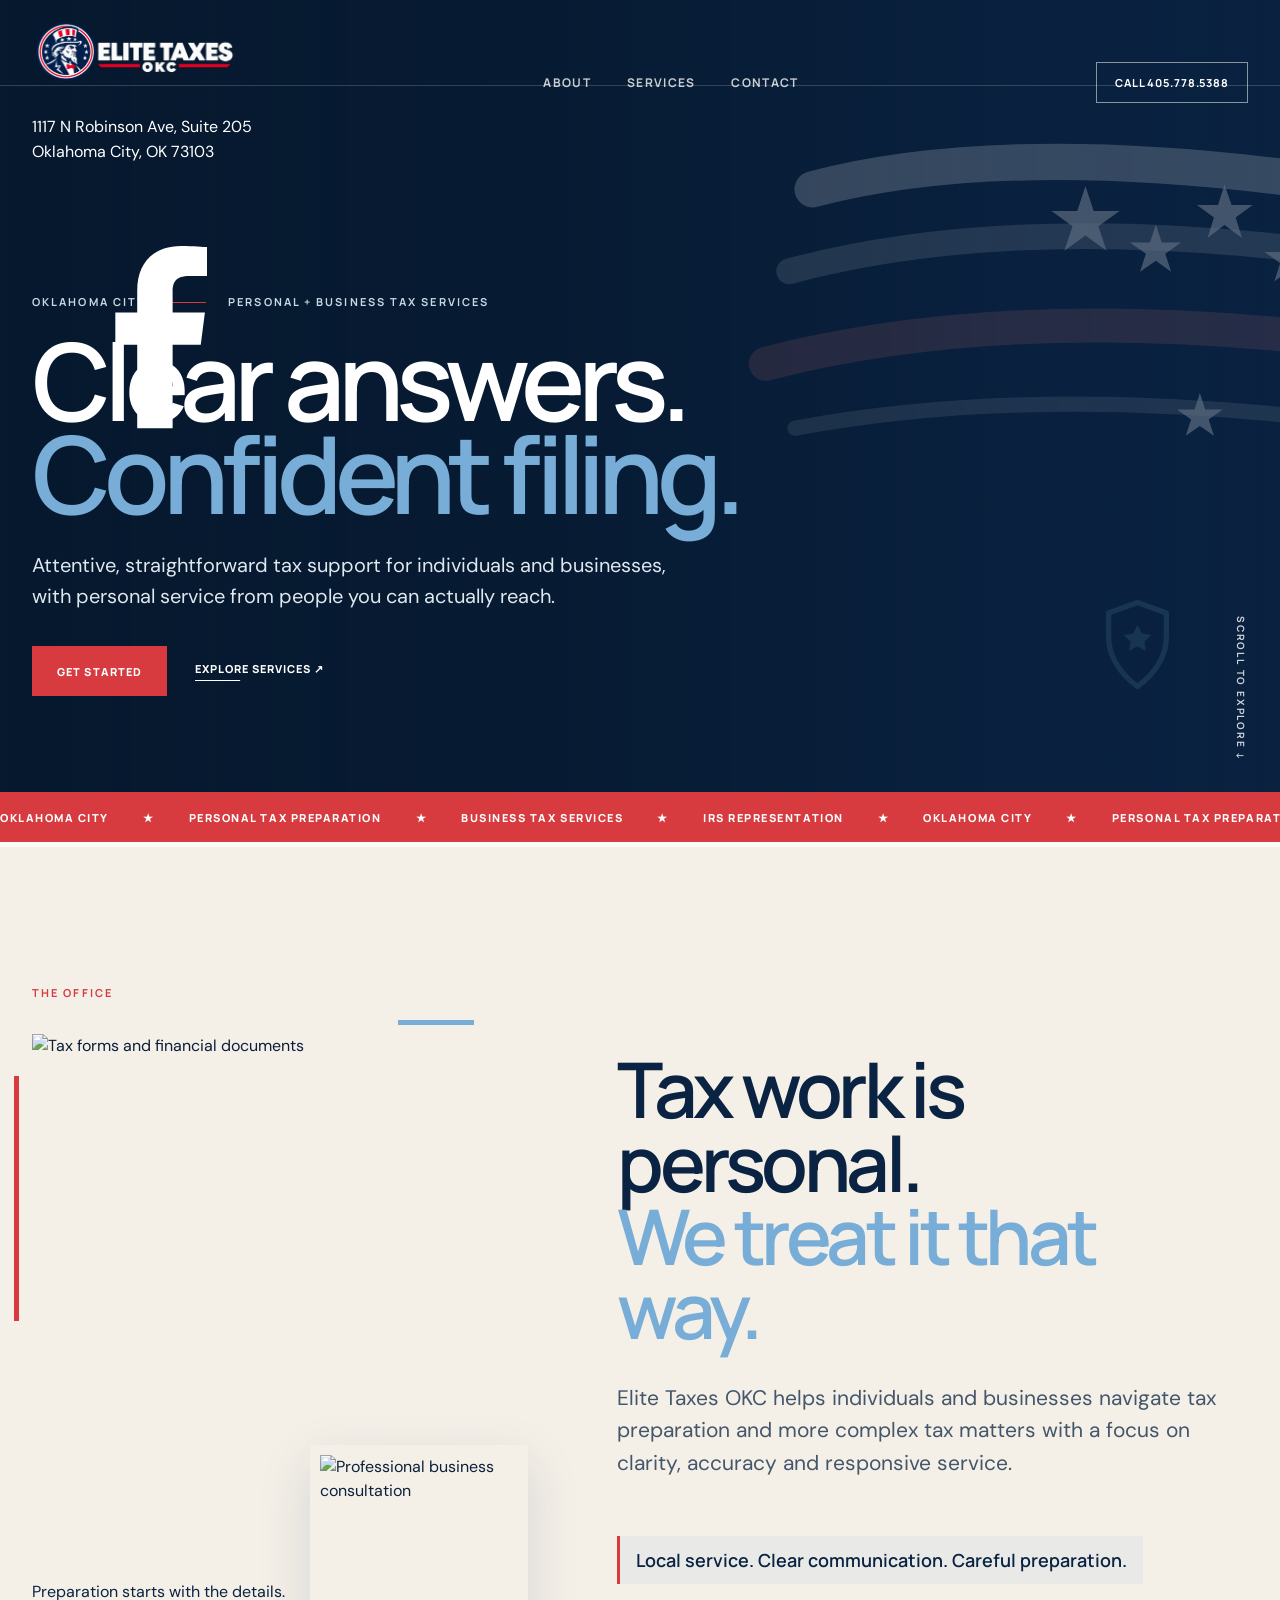
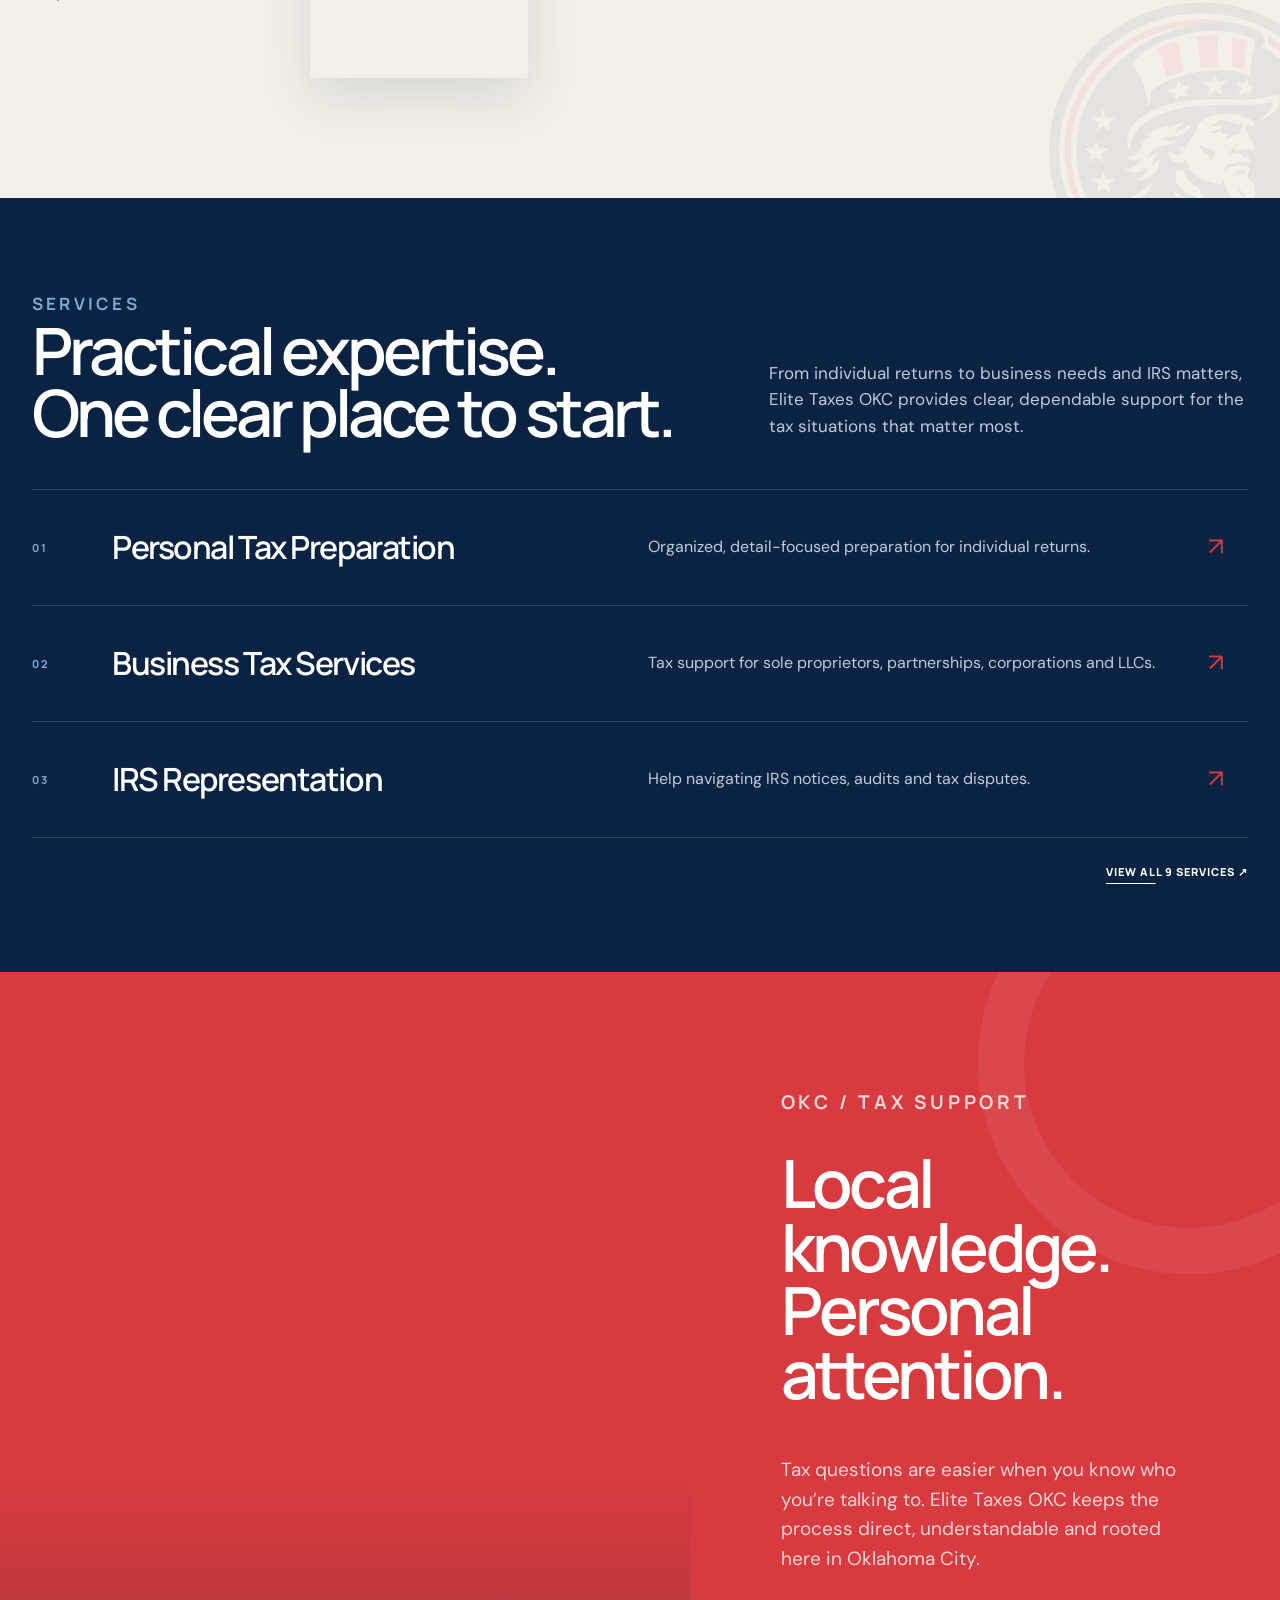
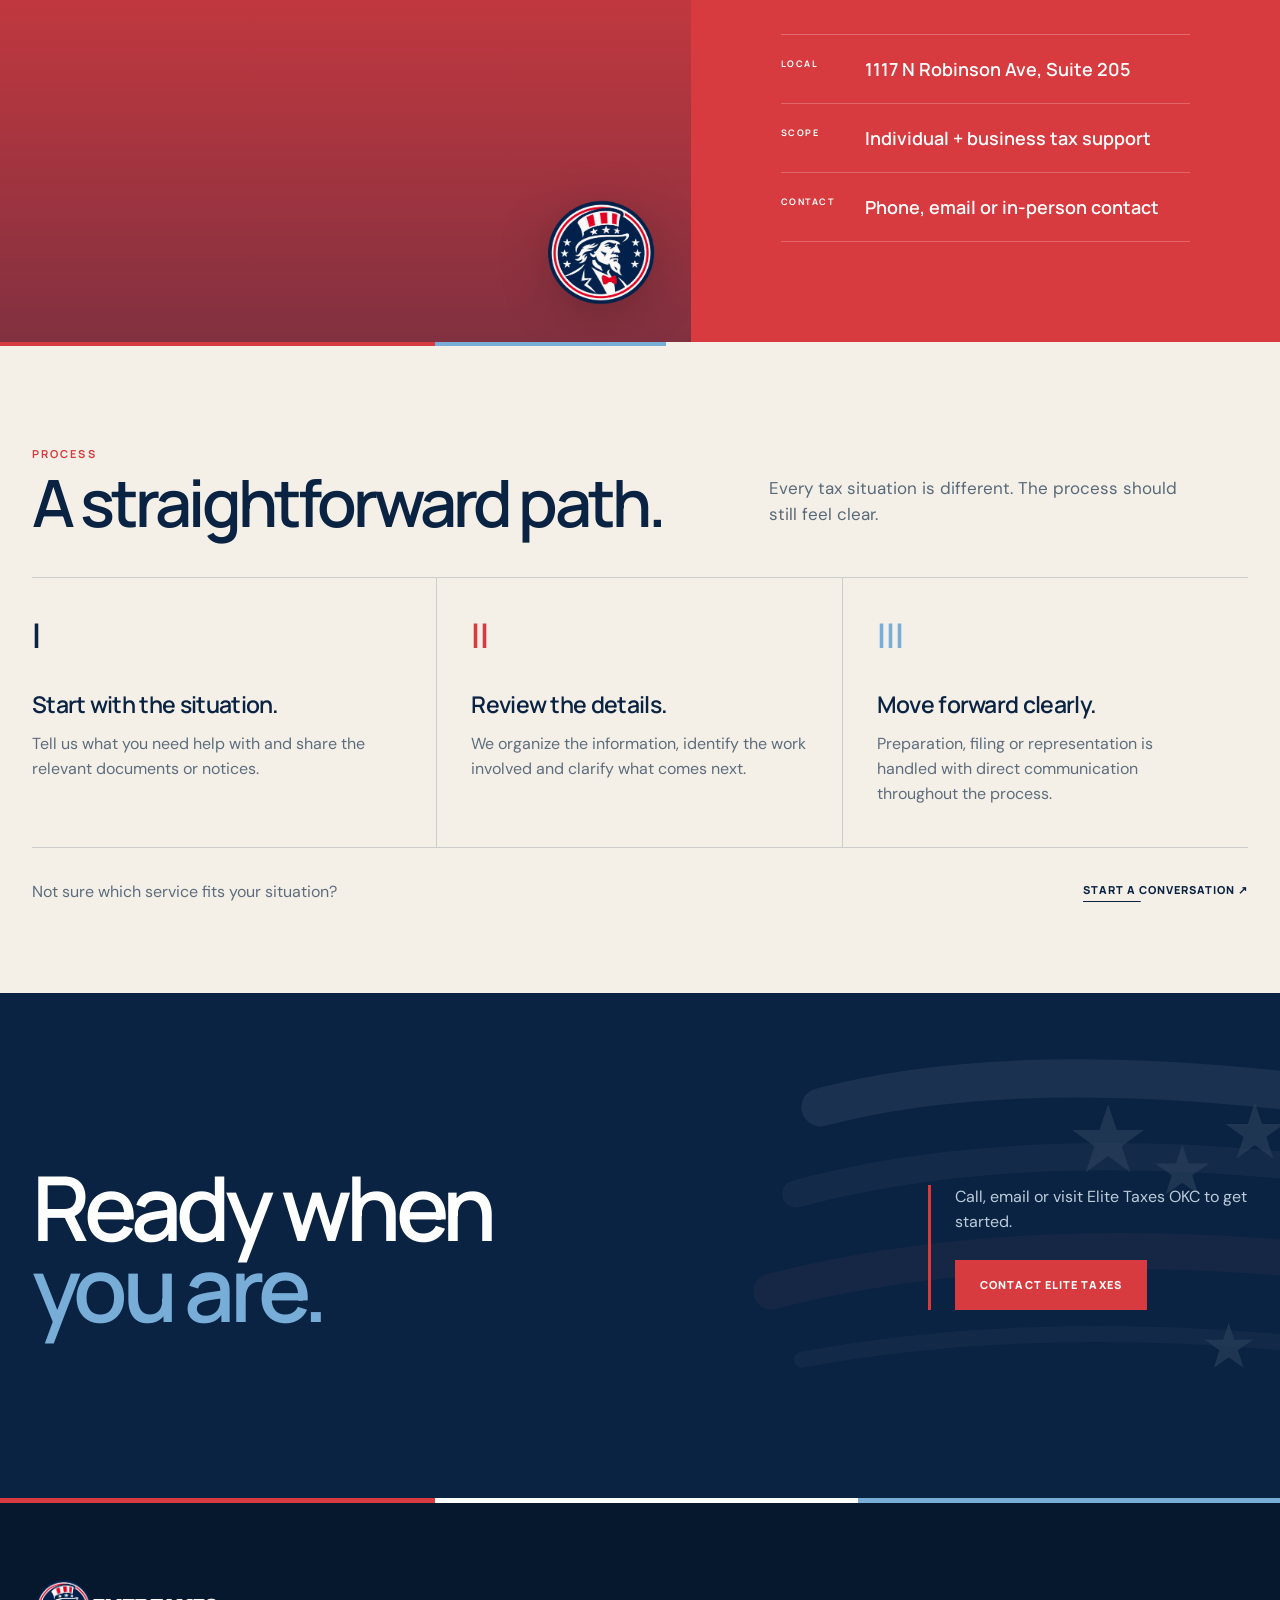
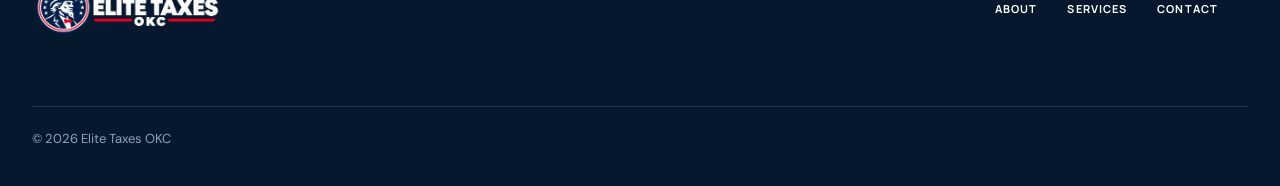
==== commit 3de19b6e: "Add files via upload" ====
--- a/index.html
+++ b/index.html
@@ -1,13 +1,13 @@
 <!DOCTYPE html>
 <html lang="en"><head><meta charset="utf-8"/><meta content="width=device-width,initial-scale=1" name="viewport"/><title>Elite Taxes OKC | Tax Preparation &amp; Tax Support</title><meta content="Elite Taxes OKC provides personal and business tax preparation, IRS representation and tax support in Oklahoma City." name="description"/><link href="https://fonts.googleapis.com" rel="preconnect"/><link crossorigin="" href="https://fonts.gstatic.com" rel="preconnect"/><link href="https://fonts.googleapis.com/css2?family=DM+Sans:wght@400;500;600;700&amp;family=Manrope:wght@400;500;600;700;800&amp;display=swap" rel="stylesheet"/><link href="styles.css" rel="stylesheet"/></head><body>
-<header class="site-header"><div class="shell header-inner"><a class="brand" href="index.html"><img alt="Elite Taxes OKC" src="assets/elite-taxes-logo-footer.png"/></a><nav class="desktop-nav"><a href="about.html">About</a><a href="services.html">Services</a><a href="contact.html">Contact</a></nav><a class="header-cta" href="tel:+14057652786">Call 405.765.2786</a><button aria-controls="mobile-menu" aria-expanded="false" aria-label="Open menu" class="menu-button"><span></span><span></span></button></div></header><nav class="mobile-menu" id="mobile-menu"><div class="shell mobile-menu-inner"><a href="about.html">About</a><a href="services.html">Services</a><a href="contact.html">Contact</a><a href="tel:+14057652786">405.765.2786</a></div></nav>
+<header class="site-header"><div class="shell header-inner"><div class="header-brand-block"><a class="brand" href="index.html"><picture class="header-logo-picture"><source media="(max-width: 980px)" srcset="assets/elite-taxes-logo-mobile.png"/><img alt="Elite Taxes OKC" src="assets/elite-taxes-logo-footer.png"/></picture></a><a class="header-address" href="contact.html">1117 N Robinson Ave, Suite 205<br/>Oklahoma City, OK 73103</a></div><nav class="desktop-nav"><a href="about.html">About</a><a href="services.html">Services</a><a href="contact.html">Contact</a><a class="social-icon facebook-link" href="https://www.facebook.com/p/Elite-Taxes-LLC-61581482872189/" rel="noopener noreferrer" target="_blank" aria-label="Elite Taxes OKC on Facebook"><svg aria-hidden="true" viewBox="0 0 24 24" focusable="false"><path d="M13.5 22v-8h2.7l.4-3.1h-3.1V8.9c0-.9.3-1.5 1.6-1.5h1.7V4.6c-.3 0-1.3-.1-2.5-.1-2.5 0-4.2 1.5-4.2 4.3v2.1H8v3.1h2.1v8h3.4Z" fill="currentColor"/></svg></a></nav><a class="header-cta" href="tel:+14057785388">Call 405.778.5388</a><div class="mobile-header-actions"><a class="social-icon mobile-header-facebook" href="https://www.facebook.com/p/Elite-Taxes-LLC-61581482872189/" rel="noopener noreferrer" target="_blank" aria-label="Elite Taxes OKC on Facebook"><svg aria-hidden="true" viewBox="0 0 24 24" focusable="false"><path d="M13.5 22v-8h2.7l.4-3.1h-3.1V8.9c0-.9.3-1.5 1.6-1.5h1.7V4.6c-.3 0-1.3-.1-2.5-.1-2.5 0-4.2 1.5-4.2 4.3v2.1H8v3.1h2.1v8h3.4Z" fill="currentColor"/></svg></a><button aria-controls="mobile-menu" aria-expanded="false" aria-label="Open menu" class="menu-button"><span></span><span></span></button></div></div></header><nav class="mobile-menu" id="mobile-menu"><div class="shell mobile-menu-inner"><a href="about.html">About</a><a href="services.html">Services</a><a href="contact.html">Contact</a><a href="tel:+14057785388">405.778.5388</a></div></nav>
 <main>
 <section class="hero"><div class="hero-media"><video autoplay="" loop="" muted="" playsinline="" poster="https://images.pexels.com/photos/6863183/pexels-photo-6863183.jpeg?auto=compress&amp;cs=tinysrgb&amp;w=1600" preload="metadata"><source src="https://videos.pexels.com/video-files/6962707/6962707-hd_1920_1080_25fps.mp4" type="video/mp4"/></video></div><img alt="" class="hero-ribbon" src="assets/flag-ribbon.svg"/><img alt="" class="hero-shield" src="assets/patriotic-shield-watermark.svg"/><div class="shell hero-inner"><div class="hero-copy reveal"><div class="hero-meta eyebrow"><span>Oklahoma City</span><span>Personal + Business Tax Services</span></div><h1>Clear answers.<br/><em>Confident filing.</em></h1><p>Attentive, straightforward tax support for individuals and businesses, with personal service from people you can actually reach.</p><div class="actions"><a class="button" href="contact.html">Get Started</a><a class="text-link" href="services.html">Explore Services ↗</a></div></div></div><div class="hero-scroll">Scroll to explore ↓</div></section>
 <div aria-hidden="true" class="marquee"><div class="marquee-track"><span>Oklahoma City</span><span>Personal Tax Preparation</span><span>Business Tax Services</span><span>IRS Representation</span><span>Oklahoma City</span><span>Personal Tax Preparation</span><span>Business Tax Services</span><span>IRS Representation</span></div></div>
-<section class="studio"><img alt="" class="studio-mark" src="assets/elite-uncle-sam-circle.png"/><div class="shell studio-grid"><div class="studio-label"><p class="eyebrow red">The Office</p><div class="studio-media reveal"><figure class="studio-photo studio-photo-main"><img alt="Tax forms and financial documents" src="https://images.pexels.com/photos/6863183/pexels-photo-6863183.jpeg?auto=compress&amp;cs=tinysrgb&amp;w=1200"/><figcaption>Preparation starts with the details.</figcaption></figure><figure class="studio-photo studio-photo-inset"><img alt="Tax preparation paperwork and calculator" src="https://images.pexels.com/photos/8112000/pexels-photo-8112000.jpeg?auto=compress&amp;cs=tinysrgb&amp;w=800"/></figure></div></div><div class="studio-copy reveal"><h2>Tax work is personal.<br/><span>We treat it that way.</span></h2><p>Elite Taxes OKC helps individuals and businesses navigate tax preparation and more complex tax matters with a focus on clarity, accuracy and responsive service.</p><p class="quiet">Local service. Clear communication. Careful preparation.</p></div></div></section>
+<section class="studio"><img alt="" class="studio-mark" src="assets/elite-uncle-sam-circle.png"/><div class="shell studio-grid"><div class="studio-label"><p class="eyebrow red">The Office</p><div class="studio-media reveal"><figure class="studio-photo studio-photo-main"><img alt="Tax forms and financial documents" src="https://images.pexels.com/photos/6863183/pexels-photo-6863183.jpeg?auto=compress&amp;cs=tinysrgb&amp;w=1200"/></figure><figure class="studio-photo studio-photo-inset"><img alt="Professional business consultation" src="https://images.pexels.com/photos/6050420/pexels-photo-6050420.jpeg?auto=compress&amp;cs=tinysrgb&amp;w=800"/></figure><p class="studio-caption">Preparation starts with the details.</p></div></div><div class="studio-copy reveal"><h2>Tax work is personal.<br/><span>We treat it that<br/>way.</span></h2><p>Elite Taxes OKC helps individuals and businesses navigate tax preparation and more complex tax matters with a focus on clarity, accuracy and responsive service.</p><p class="quiet">Local service. Clear communication. Careful preparation.</p></div></div></section>
 <section class="capabilities"><div class="shell"><div class="cap-head"><div><p class="eyebrow blue">Services</p><h2>Practical expertise.<br/>One clear place to start.</h2></div><p>From individual returns to business needs and IRS matters, Elite Taxes OKC provides clear, dependable support for the tax situations that matter most.</p></div><div class="cap-list"><a class="cap-row reveal" href="services.html"><span class="cap-num">01</span><h3>Personal Tax Preparation</h3><p>Organized, detail-focused preparation for individual returns.</p><span class="cap-arrow">↗</span></a><a class="cap-row reveal" href="services.html"><span class="cap-num">02</span><h3>Business Tax Services</h3><p>Tax support for sole proprietors, partnerships, corporations and LLCs.</p><span class="cap-arrow">↗</span></a><a class="cap-row reveal" href="services.html"><span class="cap-num">03</span><h3>IRS Representation</h3><p>Help navigating IRS notices, audits and tax disputes.</p><span class="cap-arrow">↗</span></a></div><div class="cap-footer"><a class="text-link" href="services.html">View all 9 services ↗</a></div></div></section>
-<section class="visual-story"><div class="visual-media"><video autoplay="" loop="" muted="" playsinline="" poster="https://images.pexels.com/photos/8927687/pexels-photo-8927687.jpeg?auto=compress&amp;cs=tinysrgb&amp;w=1400" preload="metadata"><source src="https://videos.pexels.com/video-files/6929603/6929603-hd_1920_1080_30fps.mp4" type="video/mp4"/></video><img alt="Elite Taxes OKC mark" class="visual-badge" src="assets/elite-uncle-sam-circle.png"/></div><div class="visual-copy reveal"><p class="eyebrow light">OKC / Tax Support</p><h2>Local knowledge.<br/>Personal attention.</h2><p>Tax questions are easier when you know who you’re talking to. Elite Taxes OKC keeps the process direct, understandable and rooted here in Oklahoma City.</p><div class="proof-list"><div class="proof-row"><b>LOCAL</b><strong>1117 N Robinson Ave</strong></div><div class="proof-row"><b>SCOPE</b><strong>Individual + business tax support</strong></div><div class="proof-row"><b>CONTACT</b><strong>Phone, email or in-person contact</strong></div></div></div></section>
+<section class="visual-story"><div class="visual-media"><video autoplay="" loop="" muted="" playsinline="" poster="https://images.pexels.com/photos/8927687/pexels-photo-8927687.jpeg?auto=compress&amp;cs=tinysrgb&amp;w=1400" preload="metadata"><source src="https://videos.pexels.com/video-files/6929603/6929603-hd_1920_1080_30fps.mp4" type="video/mp4"/></video><img alt="Elite Taxes OKC mark" class="visual-badge" src="assets/elite-uncle-sam-circle.png"/></div><div class="visual-copy reveal"><p class="eyebrow light">OKC / Tax Support</p><h2>Local knowledge.<br/>Personal attention.</h2><p>Tax questions are easier when you know who you’re talking to. Elite Taxes OKC keeps the process direct, understandable and rooted here in Oklahoma City.</p><div class="proof-list"><div class="proof-row"><b>LOCAL</b><strong>1117 N Robinson Ave, Suite 205</strong></div><div class="proof-row"><b>SCOPE</b><strong>Individual + business tax support</strong></div><div class="proof-row"><b>CONTACT</b><strong>Phone, email or in-person contact</strong></div></div></div></section>
 <section class="process"><div class="shell"><div class="process-head"><div><p class="eyebrow red">Process</p><h2>A straightforward path.</h2></div><p>Every tax situation is different. The process should still feel clear.</p></div><div class="process-steps"><article class="step reveal"><div class="roman">I</div><h3>Start with the situation.</h3><p>Tell us what you need help with and share the relevant documents or notices.</p></article><article class="step reveal"><div class="roman">II</div><h3>Review the details.</h3><p>We organize the information, identify the work involved and clarify what comes next.</p></article><article class="step reveal"><div class="roman">III</div><h3>Move forward clearly.</h3><p>Preparation, filing or representation is handled with direct communication throughout the process.</p></article></div><div class="process-note"><p>Not sure which service fits your situation?</p><a class="text-link" href="contact.html">Start a conversation ↗</a></div></div></section>
 
 <section class="cta"><img alt="" class="cta-ribbon" src="assets/flag-ribbon.svg"/><div class="shell cta-inner"><h2>Ready when<br/><span>you are.</span></h2><div class="cta-side"><p>Call, email or visit Elite Taxes OKC to get started.</p><a class="button" href="contact.html">Contact Elite Taxes</a></div></div></section>
-</main><footer class="site-footer"><div class="shell"><div class="footer-top"><a class="brand" href="index.html"><img alt="Elite Taxes OKC" src="assets/elite-taxes-logo-footer.png"/></a><nav class="footer-nav"><a href="about.html">About</a><a href="services.html">Services</a><a href="contact.html">Contact</a></nav></div><div class="footer-bottom"><span>© 2026 Elite Taxes OKC</span><span>Shar Elassi, Owner</span></div></div></footer><script src="script.js"></script></body></html>
+</main><footer class="site-footer"><div class="shell"><div class="footer-top"><a class="brand" href="index.html"><img alt="Elite Taxes OKC" src="assets/elite-taxes-logo-footer.png"/></a><nav class="footer-nav"><a href="about.html">About</a><a href="services.html">Services</a><a href="contact.html">Contact</a><a class="social-icon facebook-link" href="https://www.facebook.com/p/Elite-Taxes-LLC-61581482872189/" rel="noopener noreferrer" target="_blank" aria-label="Elite Taxes OKC on Facebook"><svg aria-hidden="true" viewBox="0 0 24 24" focusable="false"><path d="M13.5 22v-8h2.7l.4-3.1h-3.1V8.9c0-.9.3-1.5 1.6-1.5h1.7V4.6c-.3 0-1.3-.1-2.5-.1-2.5 0-4.2 1.5-4.2 4.3v2.1H8v3.1h2.1v8h3.4Z" fill="currentColor"/></svg></a></nav></div><div class="footer-bottom"><span>© 2026 Elite Taxes OKC</span></div></div></footer><script src="script.js"></script></body></html>
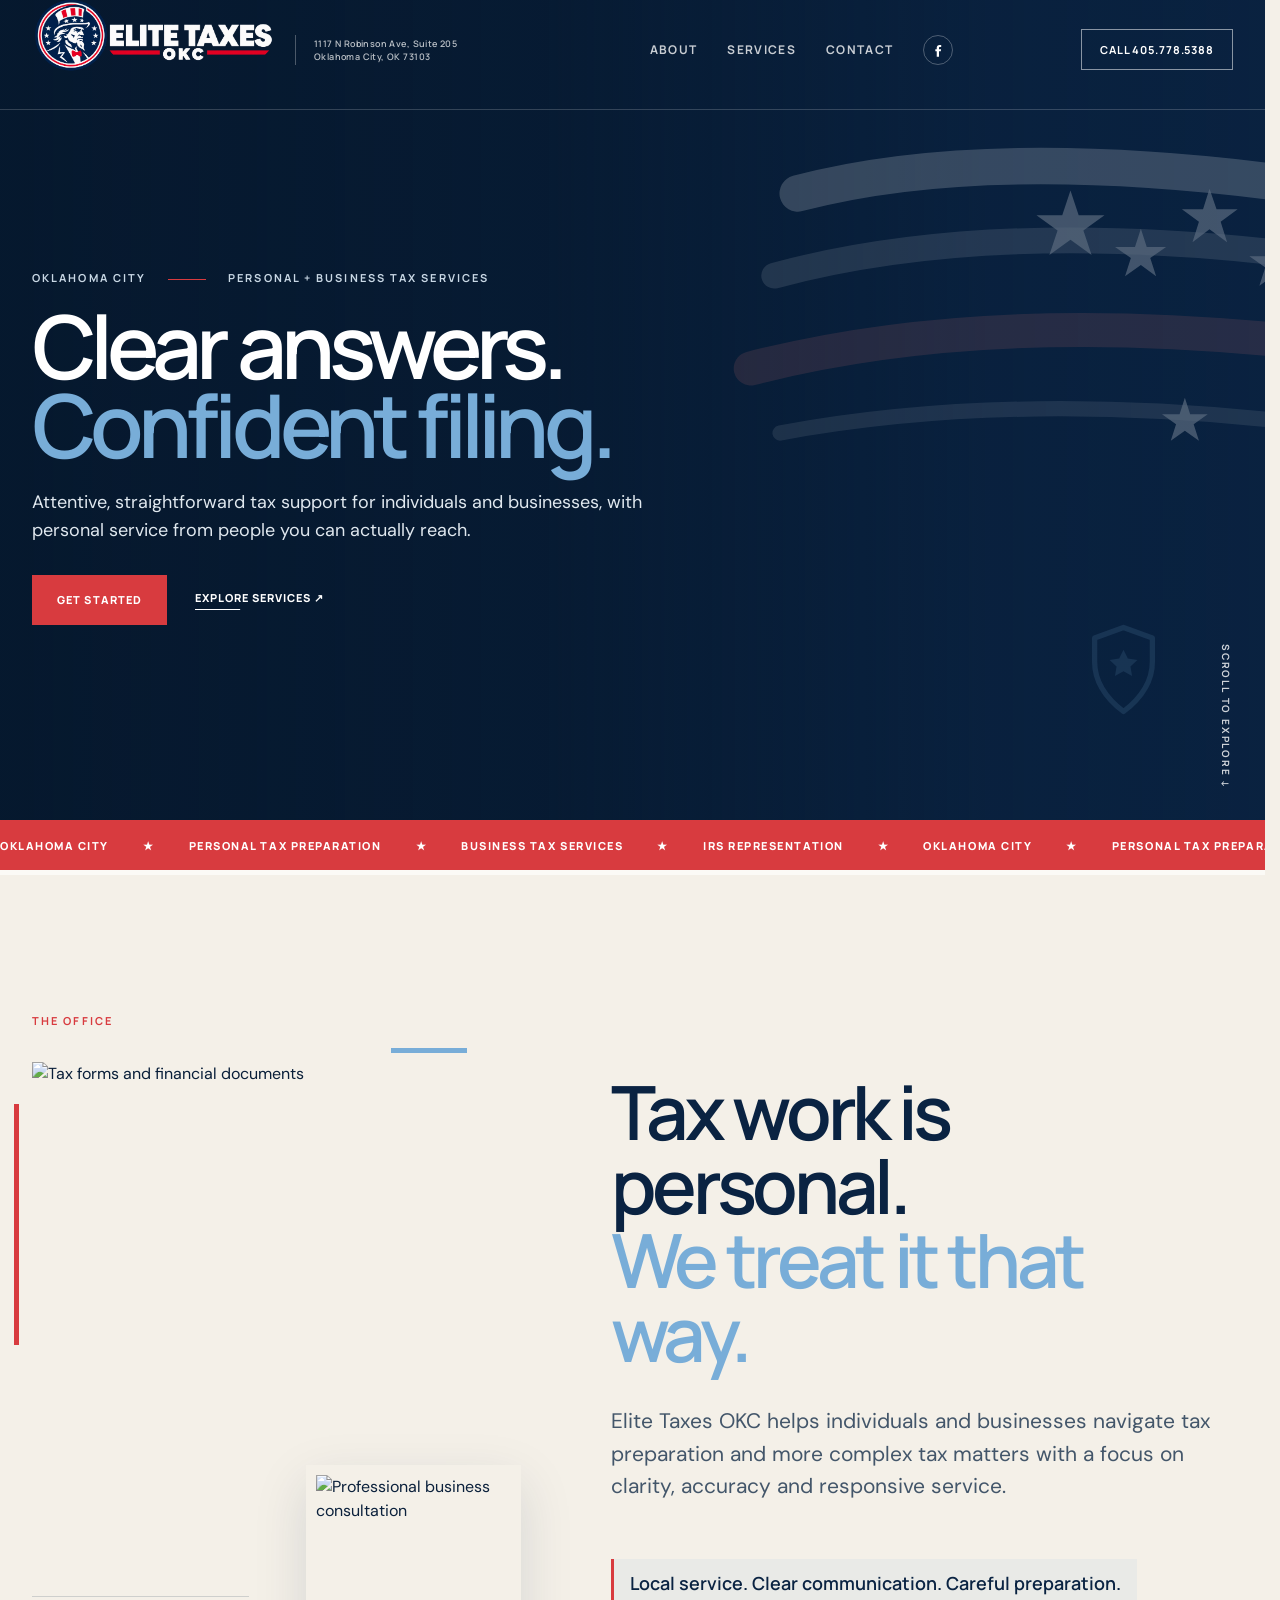
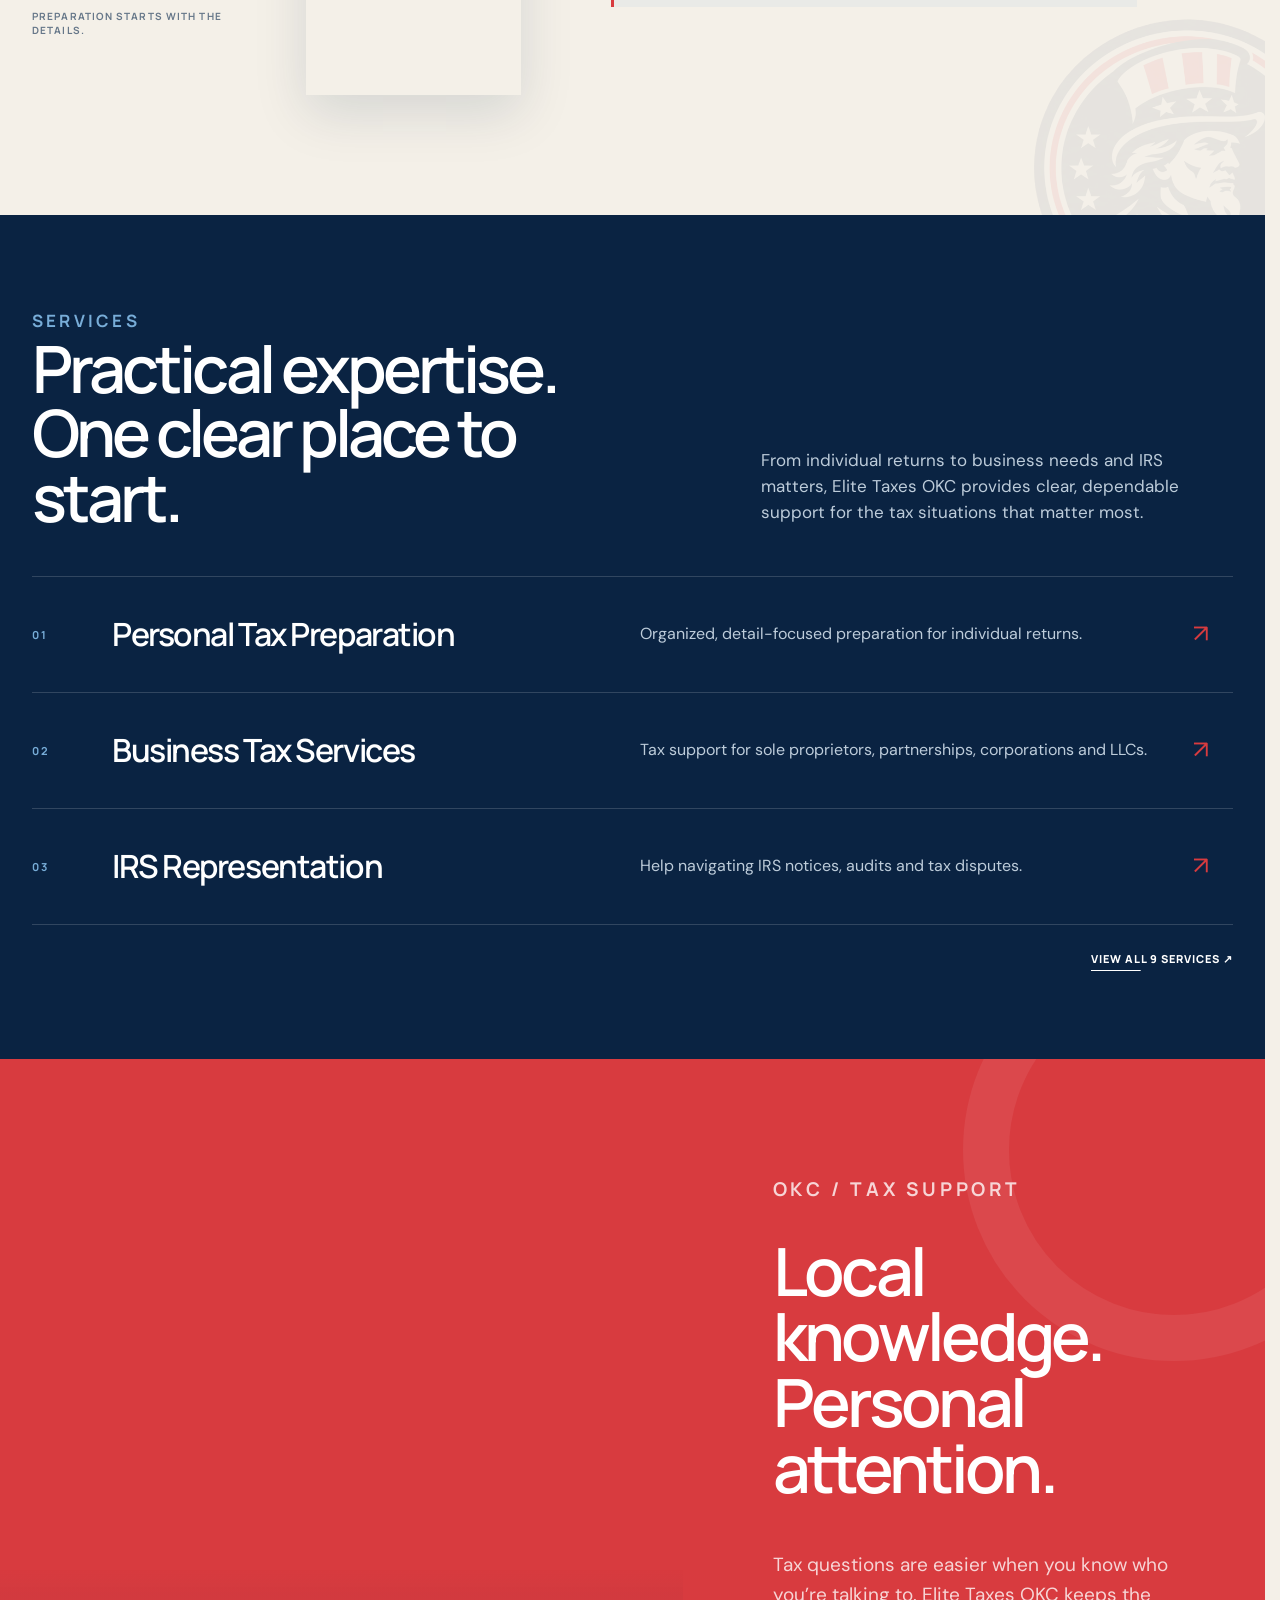
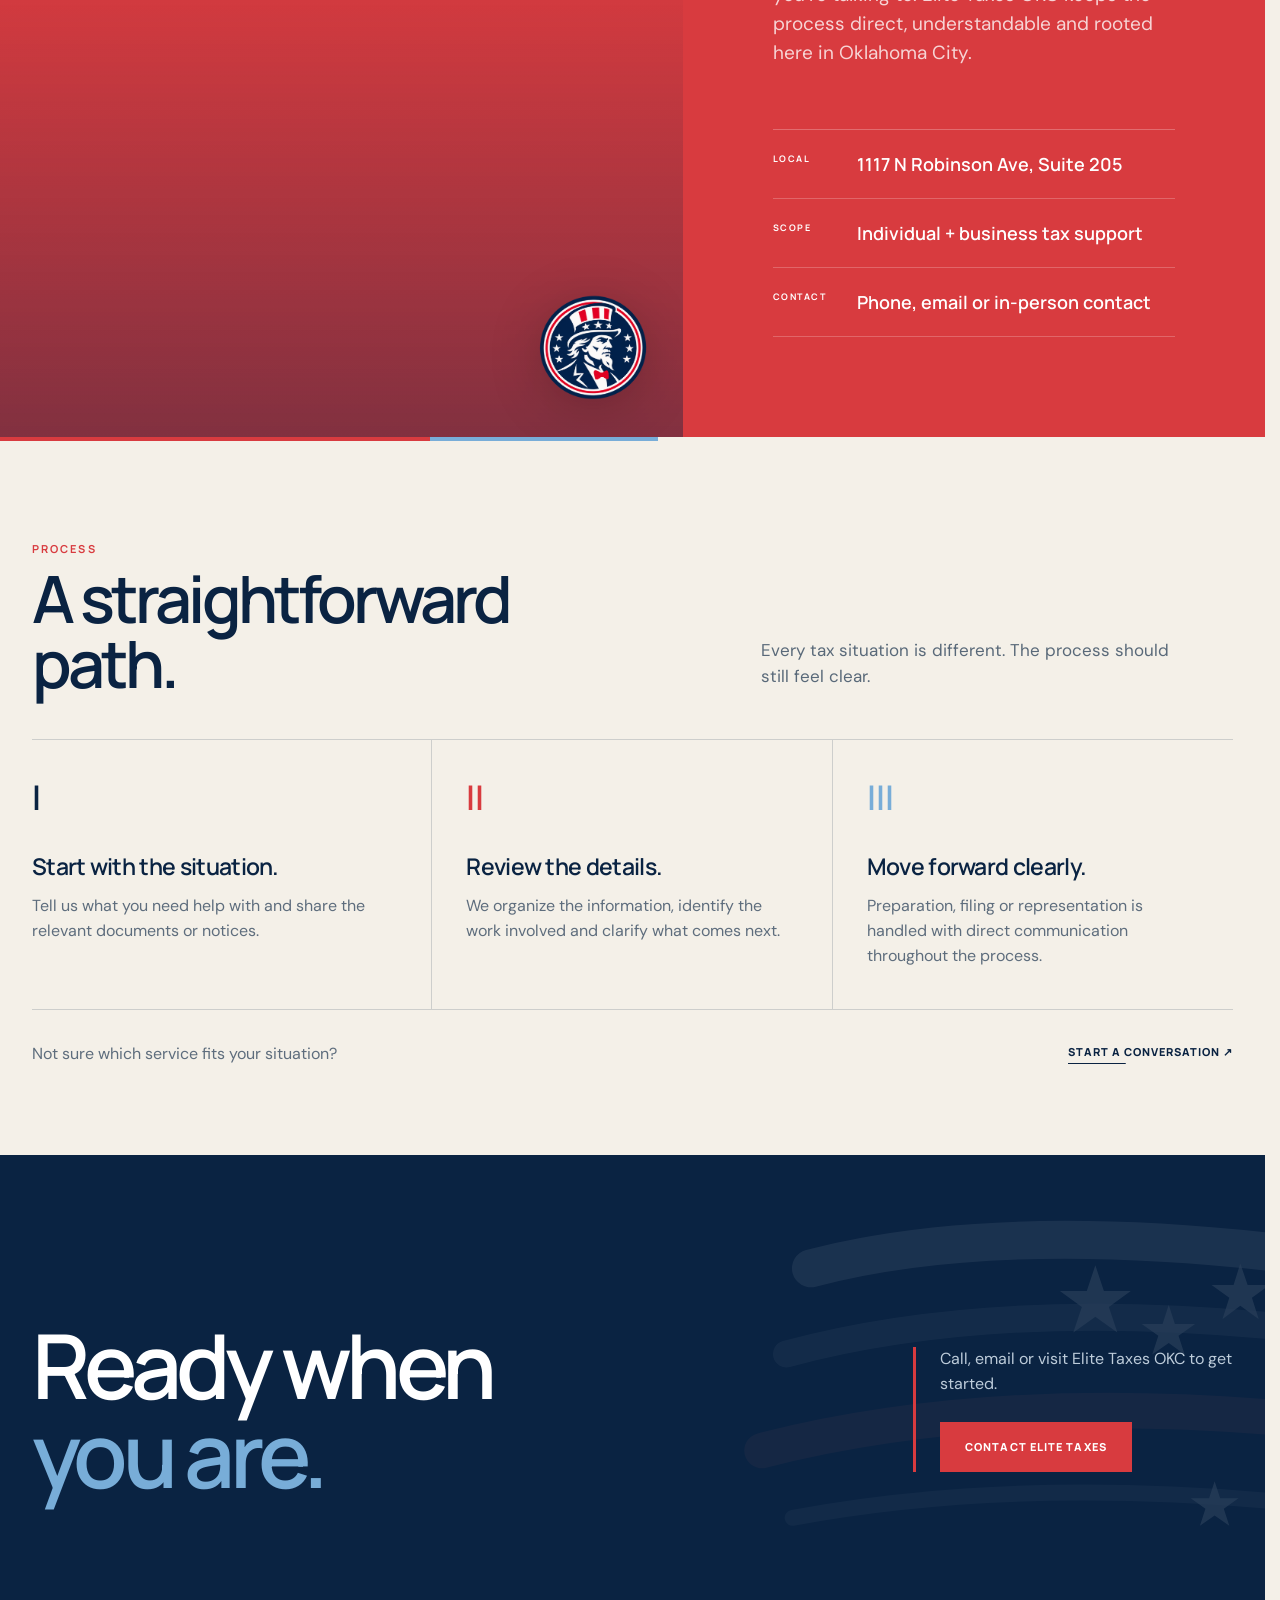
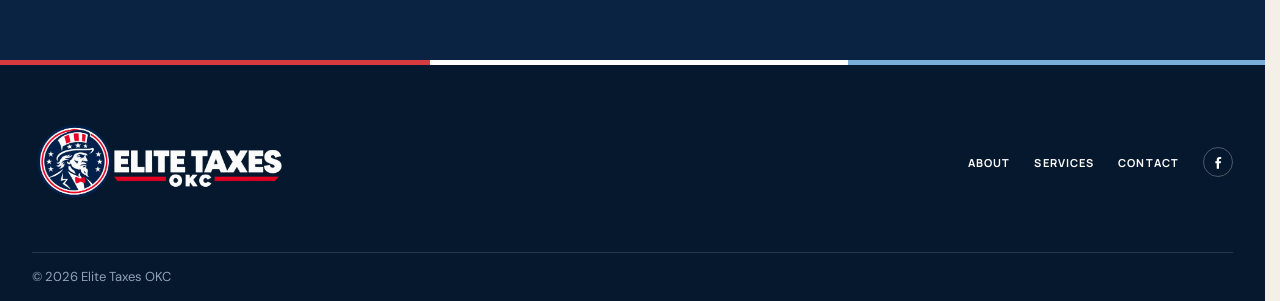
==== commit 45572e9f: "Add files via upload" ====
--- a/index.html
+++ b/index.html
@@ -7,7 +7,7 @@
 <section class="studio"><img alt="" class="studio-mark" src="assets/elite-uncle-sam-circle.png"/><div class="shell studio-grid"><div class="studio-label"><p class="eyebrow red">The Office</p><div class="studio-media reveal"><figure class="studio-photo studio-photo-main"><img alt="Tax forms and financial documents" src="https://images.pexels.com/photos/6863183/pexels-photo-6863183.jpeg?auto=compress&amp;cs=tinysrgb&amp;w=1200"/></figure><figure class="studio-photo studio-photo-inset"><img alt="Professional business consultation" src="https://images.pexels.com/photos/6050420/pexels-photo-6050420.jpeg?auto=compress&amp;cs=tinysrgb&amp;w=800"/></figure><p class="studio-caption">Preparation starts with the details.</p></div></div><div class="studio-copy reveal"><h2>Tax work is personal.<br/><span>We treat it that<br/>way.</span></h2><p>Elite Taxes OKC helps individuals and businesses navigate tax preparation and more complex tax matters with a focus on clarity, accuracy and responsive service.</p><p class="quiet">Local service. Clear communication. Careful preparation.</p></div></div></section>
 <section class="capabilities"><div class="shell"><div class="cap-head"><div><p class="eyebrow blue">Services</p><h2>Practical expertise.<br/>One clear place to start.</h2></div><p>From individual returns to business needs and IRS matters, Elite Taxes OKC provides clear, dependable support for the tax situations that matter most.</p></div><div class="cap-list"><a class="cap-row reveal" href="services.html"><span class="cap-num">01</span><h3>Personal Tax Preparation</h3><p>Organized, detail-focused preparation for individual returns.</p><span class="cap-arrow">↗</span></a><a class="cap-row reveal" href="services.html"><span class="cap-num">02</span><h3>Business Tax Services</h3><p>Tax support for sole proprietors, partnerships, corporations and LLCs.</p><span class="cap-arrow">↗</span></a><a class="cap-row reveal" href="services.html"><span class="cap-num">03</span><h3>IRS Representation</h3><p>Help navigating IRS notices, audits and tax disputes.</p><span class="cap-arrow">↗</span></a></div><div class="cap-footer"><a class="text-link" href="services.html">View all 9 services ↗</a></div></div></section>
 <section class="visual-story"><div class="visual-media"><video autoplay="" loop="" muted="" playsinline="" poster="https://images.pexels.com/photos/8927687/pexels-photo-8927687.jpeg?auto=compress&amp;cs=tinysrgb&amp;w=1400" preload="metadata"><source src="https://videos.pexels.com/video-files/6929603/6929603-hd_1920_1080_30fps.mp4" type="video/mp4"/></video><img alt="Elite Taxes OKC mark" class="visual-badge" src="assets/elite-uncle-sam-circle.png"/></div><div class="visual-copy reveal"><p class="eyebrow light">OKC / Tax Support</p><h2>Local knowledge.<br/>Personal attention.</h2><p>Tax questions are easier when you know who you’re talking to. Elite Taxes OKC keeps the process direct, understandable and rooted here in Oklahoma City.</p><div class="proof-list"><div class="proof-row"><b>LOCAL</b><strong>1117 N Robinson Ave, Suite 205</strong></div><div class="proof-row"><b>SCOPE</b><strong>Individual + business tax support</strong></div><div class="proof-row"><b>CONTACT</b><strong>Phone, email or in-person contact</strong></div></div></div></section>
-<section class="process"><div class="shell"><div class="process-head"><div><p class="eyebrow red">Process</p><h2>A straightforward path.</h2></div><p>Every tax situation is different. The process should still feel clear.</p></div><div class="process-steps"><article class="step reveal"><div class="roman">I</div><h3>Start with the situation.</h3><p>Tell us what you need help with and share the relevant documents or notices.</p></article><article class="step reveal"><div class="roman">II</div><h3>Review the details.</h3><p>We organize the information, identify the work involved and clarify what comes next.</p></article><article class="step reveal"><div class="roman">III</div><h3>Move forward clearly.</h3><p>Preparation, filing or representation is handled with direct communication throughout the process.</p></article></div><div class="process-note"><p>Not sure which service fits your situation?</p><a class="text-link" href="contact.html">Start a conversation ↗</a></div></div></section>
+<section class="process"><div class="shell"><div class="process-head"><div><p class="eyebrow red">Process</p><h2><span class="process-balance">A straightforward</span><br/>path.</h2></div><p>Every tax situation is different. The process should still feel clear.</p></div><div class="process-steps"><article class="step reveal"><div class="roman">I</div><h3>Start with the situation.</h3><p>Tell us what you need help with and share the relevant documents or notices.</p></article><article class="step reveal"><div class="roman">II</div><h3>Review the details.</h3><p>We organize the information, identify the work involved and clarify what comes next.</p></article><article class="step reveal"><div class="roman">III</div><h3>Move forward clearly.</h3><p>Preparation, filing or representation is handled with direct communication throughout the process.</p></article></div><div class="process-note"><p>Not sure which service fits your situation?</p><a class="text-link" href="contact.html">Start a conversation ↗</a></div></div></section>
 
 <section class="cta"><img alt="" class="cta-ribbon" src="assets/flag-ribbon.svg"/><div class="shell cta-inner"><h2>Ready when<br/><span>you are.</span></h2><div class="cta-side"><p>Call, email or visit Elite Taxes OKC to get started.</p><a class="button" href="contact.html">Contact Elite Taxes</a></div></div></section>
 </main><footer class="site-footer"><div class="shell"><div class="footer-top"><a class="brand" href="index.html"><img alt="Elite Taxes OKC" src="assets/elite-taxes-logo-footer.png"/></a><nav class="footer-nav"><a href="about.html">About</a><a href="services.html">Services</a><a href="contact.html">Contact</a><a class="social-icon facebook-link" href="https://www.facebook.com/p/Elite-Taxes-LLC-61581482872189/" rel="noopener noreferrer" target="_blank" aria-label="Elite Taxes OKC on Facebook"><svg aria-hidden="true" viewBox="0 0 24 24" focusable="false"><path d="M13.5 22v-8h2.7l.4-3.1h-3.1V8.9c0-.9.3-1.5 1.6-1.5h1.7V4.6c-.3 0-1.3-.1-2.5-.1-2.5 0-4.2 1.5-4.2 4.3v2.1H8v3.1h2.1v8h3.4Z" fill="currentColor"/></svg></a></nav></div><div class="footer-bottom"><span>© 2026 Elite Taxes OKC</span></div></div></footer><script src="script.js"></script></body></html>
--- a/styles.css
+++ b/styles.css
@@ -11,7 +11,7 @@
   --max:1320px;
 }
 *{box-sizing:border-box}html{scroll-behavior:smooth}body{margin:0;font-family:"DM Sans",Arial,sans-serif;color:var(--ink);background:var(--cream);font-size:16px;line-height:1.55}img,video{display:block;max-width:100%}a{color:inherit;text-decoration:none}button{font:inherit}.shell{width:min(calc(100% - 64px),var(--max));margin:auto}.eyebrow{font:700 11px/1.2 "Manrope",sans-serif;letter-spacing:.19em;text-transform:uppercase}.eyebrow.red{color:var(--red)}.eyebrow.blue{color:var(--blue)}
-.site-header{height:86px;position:absolute;top:0;left:0;right:0;z-index:20;color:#fff;border-bottom:1px solid rgba(255,255,255,.18)}.header-inner{height:100%;display:grid;grid-template-columns:250px 1fr auto;align-items:center;gap:34px}.brand img{width:205px;height:auto}.desktop-nav{justify-self:center;display:flex;gap:36px;font:700 12px "Manrope";letter-spacing:.11em;text-transform:uppercase}.desktop-nav a{opacity:.78;transition:opacity .25s ease;position:relative;padding:10px 0}.desktop-nav a:after{content:"";position:absolute;left:0;right:0;bottom:2px;height:2px;background:var(--red);transform:scaleX(0);transform-origin:right center;transition:transform .32s cubic-bezier(.2,.8,.2,1)}.desktop-nav a:hover,.desktop-nav a.active{opacity:1}.desktop-nav a:hover:after,.desktop-nav a.active:after{transform:scaleX(1);transform-origin:left center}.header-cta{border:1px solid rgba(255,255,255,.52);padding:12px 18px;font:700 11px "Manrope";letter-spacing:.08em;text-transform:uppercase;transition:.2s}.header-cta:hover{background:#fff;color:var(--navy)}.menu-button{display:none;background:none;border:0;color:#fff;padding:10px}.menu-button span{display:block;width:24px;height:1px;background:currentColor;margin:6px}.mobile-menu{display:none}
+.site-header{height:86px;position:absolute;top:0;left:0;right:0;z-index:20;color:#fff;border-bottom:1px solid rgba(255,255,255,.18)}.header-inner{height:100%;display:grid;grid-template-columns:285px 1fr auto;align-items:center;gap:34px}.brand img{width:235px;height:auto}.desktop-nav{justify-self:center;display:flex;gap:36px;font:700 12px "Manrope";letter-spacing:.11em;text-transform:uppercase}.desktop-nav a{opacity:.78;transition:opacity .25s ease;position:relative;padding:10px 0}.desktop-nav a:after{content:"";position:absolute;left:0;right:0;bottom:2px;height:2px;background:var(--red);transform:scaleX(0);transform-origin:right center;transition:transform .32s cubic-bezier(.2,.8,.2,1)}.desktop-nav a:hover,.desktop-nav a.active{opacity:1}.desktop-nav a:hover:after,.desktop-nav a.active:after{transform:scaleX(1);transform-origin:left center}.header-cta{border:1px solid rgba(255,255,255,.52);padding:12px 18px;font:700 11px "Manrope";letter-spacing:.08em;text-transform:uppercase;transition:.2s}.header-cta:hover{background:#fff;color:var(--navy)}.menu-button{display:none;background:none;border:0;color:#fff;padding:10px}.menu-button span{display:block;width:24px;height:1px;background:currentColor;margin:6px}.mobile-menu{display:none}
 .hero{min-height:780px;height:88vh;max-height:940px;position:relative;overflow:hidden;background:var(--navy);color:#fff}.hero-media{position:absolute;inset:0}.hero-media video{width:100%;height:100%;object-fit:cover;filter:saturate(.72) contrast(1.05) brightness(.62);animation:heroMediaDrift 18s ease-in-out infinite alternate;transform-origin:center center;will-change:transform}.hero-media:after{content:"";position:absolute;inset:0;background:linear-gradient(90deg,rgba(6,24,45,.94) 0%,rgba(6,24,45,.72) 43%,rgba(6,24,45,.18) 78%,rgba(6,24,45,.08) 100%)}.hero-ribbon{position:absolute;right:-7vw;top:15%;width:min(55vw,760px);opacity:.33;animation:ribbonFloat 11s ease-in-out infinite alternate;transform-origin:right center}.hero-shield{position:absolute;right:7%;bottom:12%;width:105px;opacity:.16;animation:shieldFloat 8s ease-in-out infinite alternate}.hero-inner{position:relative;z-index:2;height:100%;min-height:780px;display:flex;align-items:flex-end;padding:160px 0 96px}.hero-copy{max-width:820px}.hero-meta{display:flex;gap:22px;align-items:center;margin-bottom:25px;color:#c9d8e5}.hero-meta span+span:before{content:"";display:inline-block;width:38px;height:1px;background:var(--red);margin-right:22px;vertical-align:middle}.hero h1{font:600 clamp(68px,8.4vw,132px)/.87 "Manrope",sans-serif;letter-spacing:-.067em;margin:0 0 30px;max-width:980px}.hero h1 em{font-style:normal;color:var(--blue)}.hero p{font-size:20px;max-width:650px;color:#e0e8ef;margin:0 0 34px}.actions{display:flex;align-items:center;gap:28px;flex-wrap:wrap}.button{display:inline-flex;align-items:center;justify-content:center;min-height:50px;padding:0 24px;background:var(--red);color:#fff;font:800 11px "Manrope";letter-spacing:.1em;text-transform:uppercase;border:1px solid var(--red);transition:.25s}.button:hover{background:#fff;border-color:#fff;color:var(--navy)}.text-link{font:800 11px "Manrope";letter-spacing:.09em;text-transform:uppercase;padding-bottom:5px;position:relative}.text-link:after{content:"";position:absolute;left:0;right:0;bottom:0;height:1px;background:currentColor;transform:scaleX(.35);transform-origin:left;transition:transform .3s ease}.text-link:hover:after{transform:scaleX(1)}.hero-scroll{position:absolute;right:32px;bottom:31px;z-index:3;font:700 10px "Manrope";letter-spacing:.18em;text-transform:uppercase;writing-mode:vertical-rl;color:rgba(255,255,255,.8)}
 .marquee{height:50px;background:var(--red);color:#fff;overflow:hidden;display:flex;align-items:center}.marquee-track{white-space:nowrap;display:flex;gap:34px;min-width:max-content;animation:marquee 25s linear infinite;font:800 11px "Manrope";letter-spacing:.14em;text-transform:uppercase}.marquee-track span:after{content:"★";margin-left:34px;color:#fff}.marquee-track span{display:inline-block}
 .studio{background:var(--cream);padding:128px 0 120px;position:relative;overflow:hidden}.studio-grid{display:grid;grid-template-columns:.72fr 1.28fr;gap:9vw;align-items:start}.studio-label{padding-top:10px}.studio-copy h2{font:600 clamp(52px,6vw,94px)/.96 "Manrope";letter-spacing:-.058em;margin:0 0 35px;max-width:950px}.studio-copy h2 span{color:var(--blue)}.studio-copy p{max-width:760px;font-size:21px;color:#43566a}.studio-copy .quiet{font:600 18px "Manrope";margin-top:35px;color:var(--navy)}.studio-mark{position:absolute;right:-80px;bottom:-110px;width:320px;opacity:.055}
@@ -20,14 +20,14 @@
 .process{background:var(--cream);padding:126px 0}.process-head{display:grid;grid-template-columns:.75fr 1.25fr;gap:8vw;margin-bottom:72px}.process-head h2{font:600 clamp(55px,6.2vw,92px)/.95 "Manrope";letter-spacing:-.06em;margin:0}.process-steps{display:grid;grid-template-columns:repeat(3,1fr);border-top:1px solid var(--line);border-bottom:1px solid var(--line)}.step{padding:42px 40px 48px 0;border-right:1px solid var(--line);min-height:280px}.step+.step{padding-left:40px}.step:last-child{border-right:0}.roman{font:600 42px "Manrope";color:var(--blue);margin-bottom:56px}.step h3{font:600 25px/1.05 "Manrope";letter-spacing:-.03em;margin:0 0 16px}.step p{color:#5e6d7d;margin:0}.process-note{display:flex;justify-content:space-between;gap:30px;align-items:center;margin-top:44px}.process-note p{margin:0;color:#5e6d7d}
 .trust{background:var(--paper);padding:118px 0}.trust-grid{display:grid;grid-template-columns:1fr 1fr;gap:9vw;align-items:center}.trust h2{font:600 clamp(52px,5.5vw,86px)/.96 "Manrope";letter-spacing:-.058em;margin:18px 0 28px}.trust h2 span{color:var(--blue)}.trust p{color:#5b6a7a;font-size:19px}.trust-cards{display:grid;grid-template-columns:1fr;gap:0;border-top:1px solid var(--line)}.trust-card{display:grid;grid-template-columns:56px 1fr;padding:27px 0;border-bottom:1px solid var(--line)}.trust-card .n{font:700 11px "Manrope";letter-spacing:.14em;color:var(--red)}.trust-card h3{font:600 22px "Manrope";margin:0 0 7px}.trust-card p{font-size:15px;margin:0}
 .cta{background:var(--navy);color:#fff;position:relative;overflow:hidden}.cta-inner{min-height:510px;display:flex;align-items:center;justify-content:space-between;gap:70px;position:relative;z-index:2}.cta h2{font:600 clamp(58px,7vw,108px)/.9 "Manrope";letter-spacing:-.063em;margin:0;max-width:850px}.cta h2 span{color:var(--blue)}.cta-side{max-width:320px}.cta-side p{color:#bdccda;margin:0 0 25px}.cta-ribbon{position:absolute;right:-10%;top:8%;width:58%;opacity:.12;animation:ribbonFloat 12s ease-in-out infinite alternate}.cta:after{content:"";position:absolute;left:0;right:0;bottom:0;height:5px;background:linear-gradient(90deg,var(--red) 0 34%,#fff 34% 67%,var(--blue) 67%)}
-.site-footer{background:#06182d;color:#fff;padding:52px 0 36px}.footer-top{display:flex;align-items:center;justify-content:space-between;gap:30px}.footer-top img{width:190px}.footer-nav{display:flex;gap:30px;font:700 11px "Manrope";letter-spacing:.1em;text-transform:uppercase}.footer-bottom{margin-top:45px;padding-top:22px;border-top:1px solid rgba(255,255,255,.13);display:flex;justify-content:space-between;color:#90a3b6;font-size:13px}
+.site-footer{background:#06182d;color:#fff;padding:34px 0 22px}.footer-top{display:flex;align-items:center;justify-content:space-between;gap:30px}.footer-top img{width:235px}.footer-nav{display:flex;gap:30px;font:700 11px "Manrope";letter-spacing:.1em;text-transform:uppercase}.footer-bottom{margin-top:28px;padding-top:18px;border-top:1px solid rgba(255,255,255,.13);display:flex;justify-content:space-between;color:#90a3b6;font-size:13px}
 /* inner pages */
 .page-header{position:relative;background:var(--navy)}.page-header .site-header{position:relative}.page-hero{background:var(--navy);color:#fff;position:relative;overflow:hidden;border-bottom:5px solid var(--red)}.page-hero-inner{min-height:470px;padding:86px 0 78px;display:grid;grid-template-columns:1.25fr .75fr;gap:70px;align-items:end;position:relative;z-index:2}.page-hero h1{font:600 clamp(62px,7vw,106px)/.9 "Manrope";letter-spacing:-.062em;margin:15px 0 0;max-width:950px}.page-hero h1 span{color:var(--blue)}.page-hero p{color:#bdccda;font-size:18px;max-width:480px;margin:0 0 8px}.page-art-ribbon{position:absolute;right:-7%;top:20px;width:min(48vw,690px);opacity:.22;animation:ribbonFloat 12s ease-in-out infinite alternate}.page-art-shield{position:absolute;right:6%;bottom:-28px;width:140px;opacity:.13;animation:shieldFloat 9s ease-in-out infinite alternate}.content-section{padding:108px 0;background:var(--cream)}.split-copy{display:grid;grid-template-columns:.8fr 1.2fr;gap:8vw}.split-copy h2{font:600 clamp(48px,5.4vw,82px)/.96 "Manrope";letter-spacing:-.055em;margin:0}.split-copy p{font-size:19px;color:#596979;max-width:720px}.about-story{display:grid;grid-template-columns:1fr 1fr;gap:65px;align-items:center}.about-photo{min-height:560px;position:relative;overflow:hidden}.about-photo img{width:100%;height:100%;object-fit:cover;position:absolute;inset:0}.about-panel h2{font:600 clamp(48px,5vw,76px)/.96 "Manrope";letter-spacing:-.055em;margin:16px 0 30px}.about-panel p{color:#58697a;font-size:18px}.local-strip{background:var(--blue);color:var(--navy);padding:62px 0}.local-strip-grid{display:grid;grid-template-columns:repeat(3,1fr);gap:1px;background:rgba(10,35,66,.18)}.local-item{background:var(--blue);padding:30px}.local-item span{font:700 10px "Manrope";letter-spacing:.16em;color:#fff}.local-item strong{display:block;font:600 23px "Manrope";margin-top:9px}
 .service-grid{display:grid;grid-template-columns:repeat(3,1fr);border-top:1px solid var(--line);border-left:1px solid var(--line)}.service-card{padding:36px;min-height:270px;border-right:1px solid var(--line);border-bottom:1px solid var(--line);background:var(--paper);position:relative}.service-card:before{content:"";position:absolute;left:0;top:0;width:4px;height:0;background:var(--red);transition:.25s}.service-card:nth-child(3n+2):before{background:var(--blue)}.service-card:nth-child(3n):before{background:var(--navy)}.service-card:hover:before{height:100%}.service-card .num{font:700 10px "Manrope";letter-spacing:.15em;color:var(--red)}.service-card h3{font:600 26px/1.05 "Manrope";letter-spacing:-.035em;margin:56px 0 15px}.service-card p{color:#5d6c7c;margin:0}.quick-contact{background:var(--navy);color:#fff;padding:78px 0}.quick-contact-inner{display:flex;justify-content:space-between;align-items:center;gap:40px}.quick-contact h2{font:600 clamp(40px,4vw,62px)/1 "Manrope";letter-spacing:-.05em;margin:8px 0 0}.contact-grid{display:grid;grid-template-columns:.85fr 1.15fr;gap:0;background:var(--paper);border:1px solid var(--line)}.contact-panel{background:var(--navy);color:#fff;padding:55px}.contact-panel .row{padding:24px 0;border-bottom:1px solid rgba(255,255,255,.15)}.contact-panel .row:last-child{border-bottom:0}.label{display:block;color:var(--blue);font:700 10px "Manrope";letter-spacing:.15em;text-transform:uppercase;margin-bottom:7px}.contact-panel a,.contact-panel address{font:600 clamp(20px,2.3vw,30px) "Manrope";font-style:normal}.contact-copy{padding:65px}.contact-copy h2{font:600 clamp(44px,4.8vw,72px)/.96 "Manrope";letter-spacing:-.05em;margin:0 0 25px}.contact-copy p{color:#5c6c7c;font-size:18px}.contact-note{margin-top:45px;padding-top:22px;border-top:1px solid var(--line)}.contact-note span{font:700 10px "Manrope";letter-spacing:.14em;color:var(--red);text-transform:uppercase}.contact-note p{font-size:14px}
 .reveal{opacity:0;transform:translateY(18px);transition:opacity .7s ease,transform .7s ease}.reveal.is-visible{opacity:1;transform:none}
 @keyframes ribbonFloat{from{transform:translate3d(0,0,0) rotate(-1deg)}to{transform:translate3d(-18px,12px,0) rotate(1.5deg)}}@keyframes shieldFloat{from{transform:translateY(0) rotate(-2deg)}to{transform:translateY(-14px) rotate(2deg)}}@keyframes marquee{to{transform:translateX(-50%)}}
 @media(max-width:980px){.desktop-nav,.header-cta{display:none}.menu-button{display:block;justify-self:end}.header-inner{grid-template-columns:1fr auto}.mobile-menu.open{display:block;position:absolute;top:86px;left:0;right:0;z-index:30;background:var(--navy);color:#fff;padding:22px 0;border-top:1px solid rgba(255,255,255,.15)}.mobile-menu-inner{display:grid;gap:15px}.hero{height:auto;min-height:720px}.hero-inner{min-height:720px}.studio-grid,.cap-head,.process-head,.trust-grid,.split-copy,.about-story{grid-template-columns:1fr;gap:40px}.visual-story{grid-template-columns:1fr}.visual-media{min-height:520px}.process-steps{grid-template-columns:1fr}.step,.step+.step{padding:34px 0;border-right:0;border-bottom:1px solid var(--line);min-height:auto}.step:last-child{border-bottom:0}.roman{margin-bottom:24px}.page-hero-inner{grid-template-columns:1fr;gap:30px;min-height:390px}.service-grid{grid-template-columns:repeat(2,1fr)}.contact-grid{grid-template-columns:1fr}.local-strip-grid{grid-template-columns:1fr}.cta-inner{min-height:460px;align-items:flex-start;flex-direction:column;justify-content:center}.cap-row{grid-template-columns:50px 1fr 42px}.cap-row p{grid-column:2/3}.cap-row .cap-arrow{grid-column:3;grid-row:1/3}}
-@media(max-width:640px){.shell{width:min(calc(100% - 36px),var(--max))}.site-header{height:72px}.brand img{width:160px}.hero{min-height:690px}.hero-inner{min-height:690px;padding:125px 0 68px}.hero h1{font-size:58px}.hero p{font-size:17px}.hero-scroll{display:none}.studio,.capabilities,.process,.trust,.content-section{padding:82px 0}.studio-copy h2,.cap-head h2,.process-head h2,.trust h2,.split-copy h2,.about-panel h2{font-size:48px}.cap-row{min-height:154px;gap:15px}.cap-row h3{font-size:27px}.visual-media{min-height:400px}.visual-copy{padding:70px 24px}.visual-copy h2{font-size:48px}.process-note,.quick-contact-inner,.footer-top,.footer-bottom{align-items:flex-start;flex-direction:column}.service-grid{grid-template-columns:1fr}.service-card{min-height:230px}.page-hero-inner{padding:62px 0 56px;min-height:340px}.page-hero h1{font-size:54px}.page-art-ribbon{width:80vw;right:-28%}.contact-panel,.contact-copy{padding:34px 26px}.footer-nav{flex-wrap:wrap}.cta h2{font-size:58px}.actions{gap:18px}}
+@media(max-width:640px){.shell{width:min(calc(100% - 36px),var(--max))}.site-header{height:72px}.brand img{width:175px}.hero{min-height:690px}.hero-inner{min-height:690px;padding:125px 0 68px}.hero h1{font-size:58px}.hero p{font-size:17px}.hero-scroll{display:none}.studio,.capabilities,.process,.trust,.content-section{padding:82px 0}.studio-copy h2,.cap-head h2,.process-head h2,.trust h2,.split-copy h2,.about-panel h2{font-size:48px}.cap-row{min-height:154px;gap:15px}.cap-row h3{font-size:27px}.visual-media{min-height:400px}.visual-copy{padding:70px 24px}.visual-copy h2{font-size:48px}.process-note,.quick-contact-inner,.footer-top,.footer-bottom{align-items:flex-start;flex-direction:column}.service-grid{grid-template-columns:1fr}.service-card{min-height:230px}.page-hero-inner{padding:62px 0 56px;min-height:340px}.page-hero h1{font-size:54px}.page-art-ribbon{width:80vw;right:-28%}.contact-panel,.contact-copy{padding:34px 26px}.footer-nav{flex-wrap:wrap}.cta h2{font-size:58px}.actions{gap:18px}}
 @media(prefers-reduced-motion:reduce){*{scroll-behavior:auto!important}.reveal{opacity:1;transform:none;transition:none}.hero-ribbon,.hero-shield,.page-art-ribbon,.page-art-shield,.cta-ribbon,.marquee-track,.hero-media video,.visual-media video,.service-intro-image img,.contact-visual-image img{animation:none!important}}
 
 /* v11.1 media + motion refinement */
@@ -522,3 +522,1317 @@
   .page-contact .contact-visual-image{height:190px;min-height:190px}
   .page-contact .contact-visual-caption{min-height:165px;padding:28px 24px}
 }
+
+
+/* v11.8 — contact details update */
+.header-inner{grid-template-columns:320px 1fr auto}
+.header-brand-block{height:100%;display:flex;flex-direction:column;justify-content:center;align-items:flex-start;gap:0}
+.site-header .header-brand-block .brand{height:auto;transform:translateY(-2px);display:flex;align-items:center}
+.site-header .header-brand-block .brand img{width:235px}
+.header-address{margin-top:-15px;padding-left:2px;font:600 8.5px/1.25 "Manrope",sans-serif;letter-spacing:.055em;color:rgba(255,255,255,.72);white-space:nowrap;transition:color .2s ease}
+.header-address:hover{color:#fff}
+@media(max-width:980px){
+  .header-inner{grid-template-columns:1fr auto}
+  .header-address{display:none}
+  .site-header .header-brand-block .brand{transform:translateY(-3px)}
+}
+@media(max-width:640px){
+  .site-header .header-brand-block .brand img{width:175px}
+}
+
+/* v11.9 — header address layout fix
+   Keep the address inside the navigation bar instead of stacking it below the logo. */
+.header-inner{
+  grid-template-columns:470px 1fr auto;
+}
+.header-brand-block{
+  height:100%;
+  display:flex;
+  flex-direction:row;
+  align-items:center;
+  justify-content:flex-start;
+  gap:18px;
+  min-width:0;
+}
+.site-header .header-brand-block .brand{
+  height:100%;
+  flex:0 0 auto;
+  transform:translateY(-4px);
+  display:flex;
+  align-items:center;
+}
+.site-header .header-brand-block .brand img{
+  width:225px;
+  height:auto;
+}
+.header-address{
+  margin:0;
+  padding:2px 0 2px 18px;
+  border-left:1px solid rgba(255,255,255,.28);
+  font:600 9px/1.45 "Manrope",sans-serif;
+  letter-spacing:.045em;
+  color:rgba(255,255,255,.72);
+  white-space:nowrap;
+  transition:color .2s ease;
+}
+.header-address:hover{color:#fff}
+
+/* Drop the supporting address before the desktop nav starts feeling crowded. */
+@media(max-width:1180px){
+  .header-inner{grid-template-columns:285px 1fr auto}
+  .header-address{display:none}
+}
+@media(max-width:980px){
+  .header-inner{grid-template-columns:1fr auto}
+  .site-header .header-brand-block .brand{transform:translateY(-3px)}
+}
+@media(max-width:640px){
+  .site-header .header-brand-block .brand img{width:175px}
+}
+
+/* v12.0 — add breathing room below desktop header content before divider. */
+@media(min-width:981px){
+  .site-header{height:96px}
+  .header-inner{padding-bottom:10px}
+}
+
+/* v12.1 — logo sizing + header breathing room */
+@media(min-width:981px){
+  .site-header{height:100px}
+  .header-inner{padding-bottom:14px}
+  .header-inner{grid-template-columns:490px 1fr auto}
+  .site-header .header-brand-block .brand img{width:245px}
+}
+@media(min-width:981px) and (max-width:1180px){
+  .header-inner{grid-template-columns:300px 1fr auto}
+}
+.footer-top img{width:255px}
+@media(max-width:640px){
+  .site-header .header-brand-block .brand img{width:185px}
+  .footer-top img{width:215px}
+}
+
+/* v12.2 — more breathing room between main header content and divider line. */
+@media(min-width:981px){
+  .site-header{height:110px}
+  .header-inner{padding-bottom:24px}
+}
+
+/* v4.4 — unified CTA hover system */
+.button:hover,
+.page-services .quick-contact .button:hover {
+  background:#fff;
+  border-color:var(--red);
+  color:var(--red);
+}
+.header-cta:hover {
+  background:var(--red);
+  border-color:var(--red);
+  color:#fff;
+}
+
+/* v4.5: keep the homepage editorial headline's blue second line together. */
+@media (min-width:981px){
+  .studio-copy h2{font-size:clamp(52px,5.45vw,88px)}
+  .studio-copy h2 span{white-space:nowrap}
+}
+@media (max-width:980px){
+  .studio-copy h2 span{white-space:normal}
+}
+
+/* v4.6 — rebalance shared "Tax work is personal" headline */
+.studio-copy h2,
+.page-about .page-hero h1{
+  max-width:820px;
+  font-size:clamp(58px,5.55vw,86px);
+  line-height:.92;
+  letter-spacing:-.058em;
+}
+.studio-copy h2 span,
+.page-about .page-hero h1 span{
+  display:block;
+  font-size:.82em;
+  line-height:.98;
+  letter-spacing:-.045em;
+  margin-top:.12em;
+  white-space:nowrap;
+}
+@media(max-width:980px){
+  .studio-copy h2,
+  .page-about .page-hero h1{font-size:clamp(52px,8vw,72px);max-width:720px}
+  .studio-copy h2 span,
+  .page-about .page-hero h1 span{font-size:.86em;white-space:normal}
+}
+@media(max-width:640px){
+  .studio-copy h2,
+  .page-about .page-hero h1{font-size:48px;line-height:.94}
+  .studio-copy h2 span,
+  .page-about .page-hero h1 span{font-size:.9em;margin-top:.1em}
+}
+
+
+/* v4.7 — restore the four-line headline composition with even vertical rhythm. */
+.studio-copy h2,
+.page-about .page-hero h1{
+  max-width:860px;
+  font-size:clamp(60px,5.85vw,92px);
+  line-height:.94;
+  letter-spacing:-.058em;
+}
+.studio-copy h2 span,
+.page-about .page-hero h1 span{
+  display:block;
+  font-size:1em;
+  line-height:inherit;
+  letter-spacing:inherit;
+  margin-top:0;
+  white-space:normal;
+}
+@media(max-width:980px){
+  .studio-copy h2,
+  .page-about .page-hero h1{font-size:clamp(52px,8vw,72px);max-width:720px}
+}
+@media(max-width:640px){
+  .studio-copy h2,
+  .page-about .page-hero h1{font-size:48px;line-height:.96}
+}
+
+/* v4.8 — consistent vertical rhythm for oversized editorial headings.
+   Keep the tight modern feel, but give descenders enough clearance
+   so adjacent lines never visually collide. */
+.studio-copy h2,
+.page-about .page-hero h1,
+.cap-head h2,
+.process-head h2,
+.trust h2,
+.visual-copy h2,
+.split-copy h2,
+.about-panel h2,
+.service-intro-copy h2,
+.cta h2 {
+  line-height:.99;
+}
+
+@media(max-width:640px){
+  .studio-copy h2,
+  .page-about .page-hero h1,
+  .cap-head h2,
+  .process-head h2,
+  .trust h2,
+  .visual-copy h2,
+  .split-copy h2,
+  .about-panel h2,
+  .service-intro-copy h2,
+  .cta h2 {
+    line-height:1;
+  }
+}
+
+
+/* v4.9 — About hero returns to the wider three-line composition.
+   Keep the homepage editorial headline independent. */
+@media (min-width:981px){
+  .page-about .page-hero h1{
+    max-width:900px;
+    font-size:clamp(60px,5.7vw,90px);
+    line-height:.99;
+  }
+  .page-about .page-hero h1 span{
+    white-space:nowrap;
+  }
+}
+@media (max-width:980px){
+  .page-about .page-hero h1 span{white-space:normal;}
+}
+
+
+/* v4.10 — unify the About / Services / Contact hero system and center the service catalog. */
+@media (min-width:981px){
+  .page-about .page-hero-inner,
+  .page-services .page-hero-inner,
+  .page-contact .page-hero-inner{
+    width:min(calc(100% - 64px),1480px);
+    min-height:250px;
+    padding:42px 0 38px;
+    grid-template-columns:minmax(0,1.22fr) minmax(300px,.78fr);
+    gap:56px;
+    align-items:center;
+  }
+
+  .page-about .page-hero h1,
+  .page-services .page-hero h1,
+  .page-contact .page-hero h1{
+    font-size:clamp(54px,4.35vw,76px);
+    line-height:.96;
+    letter-spacing:-.058em;
+    max-width:900px;
+    margin:10px 0 0;
+  }
+
+  .page-about .page-hero h1 span,
+  .page-services .page-hero h1 span,
+  .page-contact .page-hero h1 span{
+    font-size:1em;
+    line-height:inherit;
+    letter-spacing:inherit;
+    margin-top:0;
+  }
+
+  .page-about .page-hero p:not(.eyebrow),
+  .page-services .page-hero p:not(.eyebrow),
+  .page-contact .page-hero p:not(.eyebrow){
+    max-width:430px;
+    margin:0;
+    font-size:16px;
+    line-height:1.55;
+    color:#bdccda;
+  }
+
+  .page-about .page-art-ribbon,
+  .page-services .page-art-ribbon,
+  .page-contact .page-art-ribbon{
+    right:-4%;
+    top:-38px;
+    width:min(38vw,520px);
+    opacity:.18;
+  }
+
+  .page-about .page-art-seal,
+  .page-services .page-art-seal,
+  .page-contact .page-art-seal{
+    position:absolute;
+    right:5%;
+    bottom:-30px;
+    width:108px;
+    opacity:.20;
+    z-index:1;
+    animation:shieldFloat 8s ease-in-out infinite alternate;
+  }
+
+  /* Give the longer About headline enough horizontal room to remain a clean two-line composition. */
+  .page-about .page-hero h1 span{white-space:nowrap;}
+
+  /* The service catalog can grow on wide displays, but remains explicitly centered. */
+  .page-services .services-grid-section > .shell{
+    width:min(calc(100% - 64px),1480px);
+    margin-left:auto;
+    margin-right:auto;
+  }
+  .page-services .service-grid{
+    width:100%;
+    margin-left:auto;
+    margin-right:auto;
+  }
+}
+
+@media (max-width:980px){
+  .page-about .page-art-seal,
+  .page-contact .page-art-seal{
+    position:absolute;
+    width:94px;
+    right:4%;
+    bottom:-26px;
+    opacity:.18;
+    animation:shieldFloat 8s ease-in-out infinite alternate;
+  }
+}
+
+@media (max-width:640px){
+  .page-about .page-art-seal,
+  .page-contact .page-art-seal{
+    width:72px;
+    bottom:-20px;
+  }
+}
+
+
+/* v4.11 — add Facebook links in header/footer and tighten footer spacing. */
+.desktop-nav,.footer-nav{align-items:center}
+.desktop-nav{gap:30px}
+.footer-nav{gap:24px}
+.external-link{display:inline-flex;align-items:center;gap:6px}
+.external-link::after{content:"↗";font-size:.92em;opacity:.82;transform:translateY(-.02em)}
+.site-footer{padding:26px 0 14px}
+.footer-top{gap:22px}
+.footer-bottom{margin-top:18px;padding-top:14px}
+@media(min-width:981px){.site-footer .brand{display:flex;align-items:center}}
+@media(max-width:640px){.site-footer{padding:22px 0 12px}.footer-bottom{margin-top:14px;padding-top:12px}}
+
+
+/* v4.12 — Facebook icon links */
+.social-icon{display:inline-flex;align-items:center;justify-content:center;width:30px;height:30px;border:1px solid rgba(255,255,255,.28);border-radius:50%;color:#fff;transition:background .22s ease,border-color .22s ease,color .22s ease,transform .22s ease;flex:0 0 auto}
+.social-icon svg{width:16px;height:16px;display:block}
+.social-icon:hover{background:var(--red);border-color:var(--red);color:#fff;transform:translateY(-1px)}
+.desktop-nav .social-icon{padding:0;opacity:1}
+.desktop-nav .social-icon:after{display:none}
+.footer-nav .social-icon{padding:0}
+.footer-nav .social-icon:after{display:none}
+.mobile-facebook{display:flex!important;align-items:center;gap:10px}
+.mobile-facebook .social-icon{width:28px;height:28px;border-color:rgba(255,255,255,.24)}
+.mobile-facebook .social-icon:hover{transform:none}
+
+/* v4.13 — responsive cleanup: tall desktop + inner-page mobile heroes */
+
+/* Tall desktop / 1440p-class displays: keep the homepage hero cinematic,
+   but don't leave the copy sitting at the bottom of a huge field. */
+@media (min-width:1200px) and (min-height:850px){
+  .hero{
+    height:82vh;
+    min-height:720px;
+    max-height:860px;
+  }
+  .hero-inner{
+    height:100%;
+    min-height:0;
+    align-items:center;
+    padding-top:128px;
+    padding-bottom:42px;
+  }
+  .hero-copy{max-width:800px}
+}
+
+/* Tablet and mobile: force every inner-page hero back to a true
+   one-column layout. This intentionally comes after all legacy rules. */
+@media (max-width:980px){
+  .page-about .page-hero-inner,
+  .page-services .page-hero-inner,
+  .page-contact .page-hero-inner{
+    display:grid;
+    grid-template-columns:minmax(0,1fr);
+    gap:22px;
+    align-items:start;
+    min-height:0;
+    padding:54px 0 48px;
+  }
+
+  .page-about .page-hero h1,
+  .page-services .page-hero h1,
+  .page-contact .page-hero h1{
+    max-width:760px;
+    margin:10px 0 0;
+    line-height:1;
+  }
+
+  .page-about .page-hero p:not(.eyebrow),
+  .page-services .page-hero p:not(.eyebrow),
+  .page-contact .page-hero p:not(.eyebrow){
+    max-width:560px;
+    margin:0;
+    font-size:16px;
+    line-height:1.55;
+  }
+
+  .page-about .page-art-ribbon,
+  .page-services .page-art-ribbon,
+  .page-contact .page-art-ribbon{
+    width:min(62vw,430px);
+    right:-15%;
+    top:-18px;
+    opacity:.13;
+  }
+}
+
+@media (max-width:640px){
+  /* Homepage eyebrow/meta becomes a deliberate vertical stack instead
+     of two narrow columns that wrap individual words. */
+  .hero-meta{
+    display:grid;
+    grid-template-columns:1fr;
+    gap:8px;
+    align-items:start;
+    margin-bottom:22px;
+    font-size:9px;
+    letter-spacing:.14em;
+  }
+  .hero-meta span{white-space:nowrap}
+  .hero-meta span+span:before{
+    content:"";
+    display:block;
+    width:34px;
+    height:1px;
+    background:var(--red);
+    margin:0 0 8px;
+  }
+
+  .hero-inner{
+    min-height:690px;
+    padding:112px 0 62px;
+  }
+
+  .page-about .page-hero-inner,
+  .page-services .page-hero-inner,
+  .page-contact .page-hero-inner{
+    padding:46px 0 42px;
+    gap:20px;
+  }
+
+  .page-about .page-hero h1,
+  .page-services .page-hero h1,
+  .page-contact .page-hero h1{
+    font-size:clamp(44px,13vw,52px);
+    line-height:1.02;
+    letter-spacing:-.055em;
+  }
+
+  /* About's blue thought can wrap, but in useful phrase-sized lines. */
+  .page-about .page-hero h1 span{
+    display:block;
+    white-space:normal;
+    max-width:330px;
+  }
+
+  .page-about .page-hero p:not(.eyebrow),
+  .page-services .page-hero p:not(.eyebrow),
+  .page-contact .page-hero p:not(.eyebrow){
+    font-size:15px;
+    max-width:330px;
+    color:#bdccda;
+  }
+
+  .page-about .page-art-ribbon,
+  .page-services .page-art-ribbon,
+  .page-contact .page-art-ribbon{
+    width:78vw;
+    right:-34%;
+    top:-8px;
+    opacity:.11;
+  }
+
+  .page-about .page-art-seal,
+  .page-services .page-art-seal,
+  .page-contact .page-art-seal{
+    width:66px;
+    right:5%;
+    bottom:-18px;
+    opacity:.16;
+  }
+}
+
+
+/* v4.14 — mobile-only top-of-page refinement */
+.mobile-header-actions{display:none}
+
+@media (max-width:640px){
+  /* More room inside the mobile header so the logo/address do not sit on
+     the divider line. Desktop/tablet header rules remain untouched. */
+  .site-header{height:104px}
+  .header-inner{
+    height:100%;
+    grid-template-columns:minmax(0,1fr) auto;
+    gap:12px;
+    align-items:center;
+    padding-bottom:8px;
+  }
+  .header-brand-block{
+    height:auto;
+    flex-direction:column;
+    align-items:flex-start;
+    justify-content:center;
+    gap:2px;
+    min-width:0;
+  }
+  .site-header .header-brand-block .brand{
+    height:auto;
+    transform:none;
+    line-height:0;
+  }
+  .site-header .header-brand-block .brand img{width:174px}
+  .header-address{
+    display:block;
+    margin:0;
+    padding:0 0 0 2px;
+    border-left:0;
+    font:600 7px/1.25 "Manrope",sans-serif;
+    letter-spacing:.03em;
+    color:rgba(255,255,255,.7);
+    white-space:nowrap;
+  }
+
+  /* Facebook lives beside the hamburger on phones rather than inside the drawer. */
+  .mobile-header-actions{
+    display:flex;
+    align-items:center;
+    justify-content:flex-end;
+    gap:10px;
+  }
+  .mobile-header-facebook{
+    display:inline-flex;
+    width:31px;
+    height:31px;
+    border-color:rgba(255,255,255,.42);
+  }
+  .mobile-header-facebook svg{width:16px;height:16px}
+  .menu-button{
+    display:block;
+    justify-self:auto;
+    padding:7px 0 7px 7px;
+  }
+  .menu-button span{width:25px}
+  .mobile-menu.open{top:104px}
+
+  /* Start the homepage message sooner. The hero remains cinematic, but the
+     empty field between the header and eyebrow is substantially reduced. */
+  .hero{min-height:640px}
+  .hero-inner{
+    min-height:640px;
+    height:auto;
+    align-items:flex-start;
+    padding:146px 0 46px;
+  }
+  .hero-meta{margin-bottom:18px}
+  .hero h1{margin-bottom:24px}
+  .hero p{margin-bottom:28px}
+}
+
+/* v4.15 — mobile header cleanup and hero spacing. Desktop/tablet unchanged. */
+@media (max-width:640px){
+  .site-header{
+    height:116px;
+  }
+  .header-inner{
+    height:100%;
+    grid-template-columns:minmax(0,1fr) auto;
+    gap:14px;
+    align-items:start;
+    padding-top:15px;
+    padding-bottom:15px;
+  }
+  .header-brand-block{
+    height:auto;
+    display:flex;
+    flex-direction:column;
+    align-items:flex-start;
+    justify-content:flex-start;
+    gap:5px;
+    min-width:0;
+  }
+  .site-header .header-brand-block .brand{
+    transform:none;
+    height:auto;
+    line-height:0;
+  }
+  .site-header .header-brand-block .brand img{
+    width:174px;
+    height:auto;
+  }
+  .header-address{
+    display:block;
+    margin:0;
+    padding:0 0 0 2px;
+    border:0;
+    font:600 8.5px/1.35 "Manrope",sans-serif;
+    letter-spacing:.015em;
+    color:rgba(255,255,255,.76);
+    white-space:nowrap;
+  }
+  .mobile-header-actions{
+    display:flex;
+    align-items:center;
+    justify-content:flex-end;
+    align-self:start;
+    gap:11px;
+    margin-top:16px;
+  }
+  .mobile-header-facebook{
+    width:32px;
+    height:32px;
+    border-color:rgba(255,255,255,.48);
+  }
+  .mobile-header-facebook svg{
+    width:16px;
+    height:16px;
+  }
+  .menu-button{
+    padding:7px 0 7px 6px;
+  }
+  .menu-button span{
+    width:25px;
+    margin:6px 0;
+  }
+  .mobile-menu.open{top:116px}
+
+  /* Keep the home hero close to the header without crowding the divider. */
+  .hero{
+    min-height:640px;
+  }
+  .hero-inner{
+    min-height:640px;
+    align-items:flex-start;
+    padding:148px 0 44px;
+  }
+  .hero-meta{
+    margin-bottom:18px;
+  }
+}
+
+/* v4.16 — laptop-shaped desktop hero balance.
+   A slightly taller/narrower desktop viewport was leaving noticeably more
+   space beneath the hero copy than above it. Keep standard 1080p and wide
+   desktop layouts unchanged and only nudge this aspect range downward. */
+@media (min-width:1200px) and (min-height:720px) and (max-height:849px) and (max-aspect-ratio:13/5){
+  .hero-inner{
+    padding-bottom:64px;
+  }
+}
+
+/* v4.17 — 1080p/laptop desktop hero proportions.
+   Match the calmer relative scale of the 1440p composition on typical
+   ~1900px-wide desktop browser viewports without touching larger desktops. */
+@media (min-width:981px) and (max-width:1999px){
+  .hero{
+    min-height:700px;
+    height:min(820px, calc(100vh - 36px));
+    max-height:820px;
+  }
+  .hero-inner{
+    height:100%;
+    min-height:0;
+    align-items:center;
+    padding-top:126px;
+    padding-bottom:50px;
+  }
+  .hero-copy{
+    max-width:760px;
+  }
+  .hero h1{
+    font-size:clamp(88px,6.15vw,116px);
+    line-height:.89;
+    margin-bottom:26px;
+  }
+  .hero p{
+    font-size:18px;
+    max-width:620px;
+    margin-bottom:30px;
+  }
+  .hero-meta{
+    margin-bottom:22px;
+  }
+}
+
+/* Remove the prior one-off laptop nudge now that this width class has a
+   coherent hero layout. */
+@media (min-width:1200px) and (min-height:720px) and (max-height:849px) and (max-aspect-ratio:13/5){
+  .hero-inner{padding-bottom:50px}
+}
+
+/* v4.18 — deliberate phone hero layout.
+   Let content determine hero height instead of forcing a desktop-like 640px field. */
+@media (max-width:640px){
+  .hero{
+    height:auto;
+    min-height:0;
+    max-height:none;
+  }
+  .hero-inner{
+    height:auto;
+    min-height:0;
+    align-items:flex-start;
+    padding-top:140px;
+    padding-bottom:34px;
+  }
+  .hero-copy{
+    width:100%;
+    max-width:none;
+  }
+  .hero-meta{
+    display:flex;
+    flex-direction:column;
+    align-items:flex-start;
+    gap:8px;
+    margin-bottom:19px;
+    line-height:1.25;
+  }
+  .hero-meta span{
+    white-space:normal;
+  }
+  .hero-meta span+span:before{
+    content:"";
+    display:block;
+    width:34px;
+    height:1px;
+    margin:0 0 8px;
+    background:var(--red);
+  }
+  .hero h1{
+    font-size:clamp(48px,13vw,54px);
+    line-height:.91;
+    letter-spacing:-.058em;
+    margin-bottom:24px;
+  }
+  .hero p{
+    max-width:100%;
+    font-size:16px;
+    line-height:1.55;
+    margin-bottom:27px;
+  }
+  .hero .actions{
+    gap:17px;
+    flex-wrap:nowrap;
+    align-items:center;
+  }
+  .hero .button{
+    min-height:50px;
+    padding:0 21px;
+    white-space:nowrap;
+  }
+  .hero .text-link{
+    white-space:nowrap;
+    font-size:10px;
+  }
+  .hero-ribbon{
+    top:15%;
+    right:-30%;
+    width:105vw;
+    opacity:.22;
+  }
+  .hero-shield{display:none}
+}
+
+@media (max-width:370px){
+  .hero-inner{padding-top:138px;padding-bottom:30px}
+  .hero h1{font-size:45px}
+  .hero .actions{gap:12px}
+  .hero .button{padding:0 16px;font-size:10px}
+  .hero .text-link{font-size:9px}
+}
+
+/* v4.19 — mobile header containment fix.
+   Keep the address physically inside the header, above the divider. */
+@media (max-width:640px){
+  .site-header{
+    height:134px;
+  }
+  .header-inner{
+    height:100%;
+    padding-top:14px;
+    padding-bottom:18px;
+    align-items:start;
+  }
+  .header-brand-block{
+    height:auto;
+    gap:6px;
+  }
+  .site-header .header-brand-block .brand img{
+    width:174px;
+  }
+  .header-address{
+    display:block;
+    margin:0;
+    padding:0 0 0 2px;
+    font:600 8.5px/1.35 "Manrope",sans-serif;
+    letter-spacing:.015em;
+    white-space:nowrap;
+  }
+  .mobile-header-actions{
+    margin-top:14px;
+  }
+  .mobile-menu.open{
+    top:134px;
+  }
+  .hero-inner{
+    padding-top:158px;
+  }
+}
+
+@media (max-width:370px){
+  .site-header{height:130px}
+  .mobile-menu.open{top:130px}
+  .hero-inner{padding-top:152px}
+}
+
+
+/* v4.20 — fix mobile logo/address spacing at the source.
+   The original white logo PNG contains large transparent top/bottom margins,
+   so mobile uses a tightly cropped copy while desktop keeps the original asset. */
+.header-logo-picture{display:block;line-height:0}
+@media (max-width:640px){
+  .site-header{height:130px}
+  .header-inner{padding-top:14px;padding-bottom:14px;align-items:start}
+  .header-brand-block{gap:5px}
+  .site-header .header-brand-block .brand,
+  .site-header .header-brand-block .brand picture{display:block;line-height:0}
+  .site-header .header-brand-block .brand img{width:174px;height:auto;display:block}
+  .header-address{
+    margin:0;
+    padding-left:2px;
+    font:600 8.5px/1.3 "Manrope",sans-serif;
+    letter-spacing:.015em;
+  }
+  .mobile-header-actions{margin-top:15px}
+  .mobile-menu.open{top:130px}
+  .hero-inner{padding-top:154px}
+}
+@media (max-width:370px){
+  .site-header{height:126px}
+  .mobile-menu.open{top:126px}
+  .hero-inner{padding-top:150px}
+}
+
+/* v4.21 — laptop viewport-height fix.
+   Some 1080p laptops use OS/browser scaling, leaving a much shorter CSS viewport.
+   Size the desktop hero to the usable viewport minus the marquee instead of
+   forcing a 700px minimum that pushes the ticker below the fold. */
+@media (min-width:981px) and (max-width:1999px){
+  .hero{
+    min-height:620px;
+    height:clamp(620px, calc(100vh - 44px), 820px);
+    max-height:820px;
+  }
+  .hero-inner{
+    height:100%;
+    min-height:0;
+  }
+}
+
+/* For especially short scaled laptop browser windows, tighten the composition
+   just enough to preserve the full hero without changing normal 1080p desktop. */
+@media (min-width:981px) and (max-width:1650px) and (max-height:740px){
+  .hero{
+    min-height:590px;
+    height:calc(100vh - 44px);
+  }
+  .hero-inner{
+    padding-top:104px;
+    padding-bottom:30px;
+  }
+  .hero h1{
+    font-size:clamp(78px,6vw,96px);
+    margin-bottom:22px;
+  }
+  .hero p{
+    font-size:17px;
+    margin-bottom:26px;
+  }
+  .hero-meta{margin-bottom:18px}
+}
+
+
+/* v4.22 — coherent phone/tablet header breakpoints.
+   Phone: logo + right-aligned address, with social/menu controls.
+   iPad mini/tablet: logo + address left, Facebook + hamburger right.
+   iPad Pro/small desktop: retain full nav and call CTA while showing address. */
+
+/* Small desktop / iPad Pro landscape class: keep the full header but fit the address. */
+@media (min-width:981px) and (max-width:1180px){
+  .site-header{height:102px}
+  .header-inner{
+    grid-template-columns:390px minmax(0,1fr) auto;
+    gap:18px;
+    padding-bottom:16px;
+  }
+  .header-brand-block{
+    flex-direction:row;
+    align-items:center;
+    gap:13px;
+    min-width:0;
+  }
+  .site-header .header-brand-block .brand img{width:205px}
+  .header-address{
+    display:block;
+    flex:0 0 auto;
+    margin:0;
+    padding:2px 0 2px 13px;
+    border-left:1px solid rgba(255,255,255,.25);
+    font:600 7.2px/1.35 "Manrope",sans-serif;
+    letter-spacing:.02em;
+    white-space:nowrap;
+  }
+  .desktop-nav{gap:18px;font-size:10px}
+  .header-cta{padding:11px 13px;font-size:9px}
+}
+
+/* Tablet / iPad mini: intentional compact header rather than a half-hidden desktop header. */
+@media (min-width:641px) and (max-width:980px){
+  .site-header{height:96px}
+  .header-inner{
+    height:100%;
+    grid-template-columns:minmax(0,1fr) auto;
+    gap:18px;
+    align-items:center;
+    padding-top:10px;
+    padding-bottom:12px;
+  }
+  .header-brand-block{
+    height:auto;
+    flex-direction:row;
+    align-items:center;
+    justify-content:flex-start;
+    gap:14px;
+    min-width:0;
+  }
+  .site-header .header-brand-block .brand{
+    height:auto;
+    transform:none;
+    line-height:0;
+  }
+  .site-header .header-brand-block .brand img{
+    width:190px;
+    height:auto;
+  }
+  .header-address{
+    display:block;
+    margin:0;
+    padding:2px 0 2px 14px;
+    border-left:1px solid rgba(255,255,255,.24);
+    font:600 8px/1.35 "Manrope",sans-serif;
+    letter-spacing:.015em;
+    color:rgba(255,255,255,.76);
+    white-space:nowrap;
+  }
+  .mobile-header-actions{
+    display:flex;
+    align-items:center;
+    justify-content:flex-end;
+    gap:12px;
+    margin:0;
+  }
+  .mobile-header-facebook{
+    display:inline-flex;
+    width:34px;
+    height:34px;
+    border-color:rgba(255,255,255,.46);
+  }
+  .mobile-header-facebook svg{width:17px;height:17px}
+  .menu-button{
+    display:block;
+    justify-self:auto;
+    padding:8px 0 8px 8px;
+  }
+  .menu-button span{width:27px}
+  .mobile-menu.open{top:96px}
+}
+
+/* Phone: make the address visually belong to the logo instead of ending far short. */
+@media (max-width:640px){
+  .header-address{
+    width:174px;
+    box-sizing:border-box;
+    padding-left:0;
+    padding-right:2px;
+    text-align:right;
+  }
+}
+
+@media (max-width:370px){
+  .header-address{width:166px}
+}
+
+/* v4.23 — iPad Mini / narrow-tablet capabilities layout.
+   At ~768px, treat service rows as compact stacked units instead of compressed desktop rows. */
+@media (min-width:641px) and (max-width:820px){
+  .capabilities{padding:68px 0 72px}
+  .cap-head{grid-template-columns:1fr;gap:18px;margin-bottom:30px}
+  .cap-head h2{
+    font-size:42px;
+    line-height:.98;
+    max-width:620px;
+  }
+  .cap-head p{
+    max-width:590px;
+    font-size:15px;
+    line-height:1.5;
+    margin:0;
+  }
+  .cap-list{margin-top:2px}
+  .cap-row{
+    grid-template-columns:44px minmax(0,1fr) 34px;
+    grid-template-rows:auto auto;
+    column-gap:16px;
+    row-gap:9px;
+    min-height:0;
+    padding:22px 0;
+    align-items:start;
+  }
+  .cap-num{
+    grid-column:1;
+    grid-row:1;
+    padding-top:4px;
+  }
+  .cap-row h3{
+    grid-column:2;
+    grid-row:1;
+    font-size:25px;
+    line-height:1.05;
+    margin:0;
+  }
+  .cap-row p{
+    grid-column:2;
+    grid-row:2;
+    max-width:100%;
+    margin:0;
+    font-size:14px;
+    line-height:1.48;
+  }
+  .cap-row .cap-arrow{
+    grid-column:3;
+    grid-row:1 / span 2;
+    align-self:center;
+    justify-self:end;
+    font-size:20px;
+  }
+  .cap-footer{padding-top:22px}
+}
+
+
+/* v4.24 — mobile width containment + Office caption/inset repair. */
+.studio-caption{
+  margin:13px 0 0;
+  padding-top:12px;
+  border-top:1px solid var(--line);
+  font:700 10px/1.4 "Manrope",sans-serif;
+  letter-spacing:.11em;
+  text-transform:uppercase;
+  color:#667789;
+}
+
+@media (min-width:641px){
+  /* Keep the existing desktop/tablet layered composition while giving the
+     caption a clean lane beneath the main image. */
+  .studio-caption{
+    width:52%;
+  }
+}
+
+@media (max-width:640px){
+  html,body{
+    width:100%;
+    max-width:100%;
+    overflow-x:hidden;
+  }
+
+  .shell{
+    width:calc(100% - 32px);
+    max-width:100%;
+  }
+
+  .hero-inner,
+  .hero-copy,
+  .hero h1,
+  .hero p,
+  .hero .actions,
+  .studio-grid,
+  .studio-label,
+  .studio-media,
+  .studio-copy{
+    min-width:0;
+    max-width:100%;
+  }
+
+  .hero-copy{
+    width:100%;
+  }
+
+  .hero h1{
+    width:100%;
+    max-width:100%;
+    font-size:clamp(43px,11.25vw,49px);
+    line-height:.92;
+    overflow-wrap:normal;
+  }
+
+  .hero p{
+    width:100%;
+    max-width:100%;
+    font-size:15.5px;
+    line-height:1.52;
+    overflow-wrap:break-word;
+  }
+
+  .hero-meta{
+    width:100%;
+    max-width:100%;
+  }
+
+  .hero-meta span{
+    max-width:100%;
+    overflow-wrap:break-word;
+  }
+
+  .hero .actions{
+    width:100%;
+    flex-wrap:wrap;
+  }
+
+  /* Keep the layered photo treatment, but make the inset participate in
+     document flow so it cannot sit on top of the caption. */
+  .studio-media{
+    width:100%;
+    padding:0;
+    overflow:visible;
+  }
+
+  .studio-photo-main{
+    width:100%;
+  }
+
+  .studio-photo-main img{
+    width:100%;
+    aspect-ratio:4/5;
+  }
+
+  .studio-photo-inset{
+    position:relative;
+    right:auto;
+    bottom:auto;
+    width:47%;
+    margin:-92px 8px 0 auto;
+    border-width:7px;
+    z-index:3;
+  }
+
+  .studio-caption{
+    position:relative;
+    z-index:4;
+    width:100%;
+    margin:16px 0 0;
+    padding-top:12px;
+    padding-right:0;
+    background:var(--cream);
+    white-space:normal;
+    overflow-wrap:break-word;
+  }
+
+  .studio-media:after{
+    right:10px;
+  }
+}
+
+@media (max-width:370px){
+  .shell{width:calc(100% - 28px)}
+  .hero h1{font-size:42px}
+  .hero p{font-size:15px}
+  .studio-photo-inset{width:49%;margin-top:-78px}
+}
+
+
+/* v4.25 — keep desktop header geometry identical between pages. */
+html{scrollbar-gutter:stable;}
+@media(min-width:981px){
+  .desktop-nav{min-width:360px;justify-content:center;}
+  .desktop-nav .facebook-link{flex:0 0 auto;}
+}
+
+/* v4.27 — refine mobile address as part of the logo lockup. */
+@media (max-width:640px){
+  .header-address{
+    width:134px;
+    margin-top:2px;
+    margin-left:40px;
+    padding:0;
+    text-align:left;
+    font-size:8px;
+    line-height:1.28;
+    font-weight:500;
+    letter-spacing:.01em;
+    color:rgba(255,255,255,.76);
+    white-space:nowrap;
+  }
+}
+
+@media (max-width:370px){
+  .header-address{
+    width:128px;
+    margin-left:38px;
+    font-size:7.7px;
+  }
+}
+
+/* v4.29 — mobile header address spans the full logo lockup; process heading gets a cleaner phone layout. */
+@media (max-width:640px){
+  .header-brand-block{
+    gap:1px;
+    align-items:flex-start;
+  }
+  .header-address{
+    width:178px;
+    max-width:calc(100vw - 120px);
+    margin-top:0;
+    margin-left:52px;
+    padding:0;
+    text-align:left;
+    font-size:8.9px;
+    line-height:1.22;
+    font-weight:600;
+    letter-spacing:.008em;
+    color:rgba(255,255,255,.84);
+    white-space:normal;
+  }
+
+  .process-head{
+    gap:18px;
+    margin-bottom:30px;
+  }
+  .process-head h2{
+    font-size:42px;
+    line-height:.94;
+    letter-spacing:-.055em;
+    max-width:100%;
+  }
+  .process-head .process-balance{display:inline}
+  .process-head>p{
+    max-width:100%;
+    font-size:15px;
+    line-height:1.52;
+  }
+
+  .cap-row{
+    grid-template-columns:42px minmax(0,1fr) 24px;
+    grid-template-rows:auto auto;
+    column-gap:12px;
+    row-gap:8px;
+    min-width:0;
+    padding-left:0;
+    padding-right:0;
+  }
+  .cap-num{
+    grid-column:1;
+    grid-row:1;
+    padding-top:4px;
+  }
+  .cap-row h3{
+    grid-column:2;
+    grid-row:1;
+    min-width:0;
+    max-width:100%;
+    font-size:23px;
+    line-height:1.05;
+    overflow-wrap:break-word;
+  }
+  .cap-row p{
+    grid-column:2;
+    grid-row:2;
+    min-width:0;
+    max-width:100%;
+    margin:0;
+  }
+  .cap-row .cap-arrow{
+    display:block;
+    visibility:visible;
+    opacity:1;
+    grid-column:3;
+    grid-row:1 / span 2;
+    align-self:center;
+    justify-self:end;
+    position:relative;
+    right:0;
+    min-width:0;
+    font-size:19px;
+    line-height:1;
+  }
+}
+
+@media (max-width:370px){
+  .header-address{
+    width:170px;
+    max-width:calc(100vw - 106px);
+    margin-left:49px;
+    font-size:8.5px;
+  }
+  .process-head h2{font-size:39px}
+  .cap-row{
+    grid-template-columns:38px minmax(0,1fr) 22px;
+    column-gap:10px;
+  }
+  .cap-row h3{font-size:21px}
+  .cap-row .cap-arrow{font-size:18px}
+}
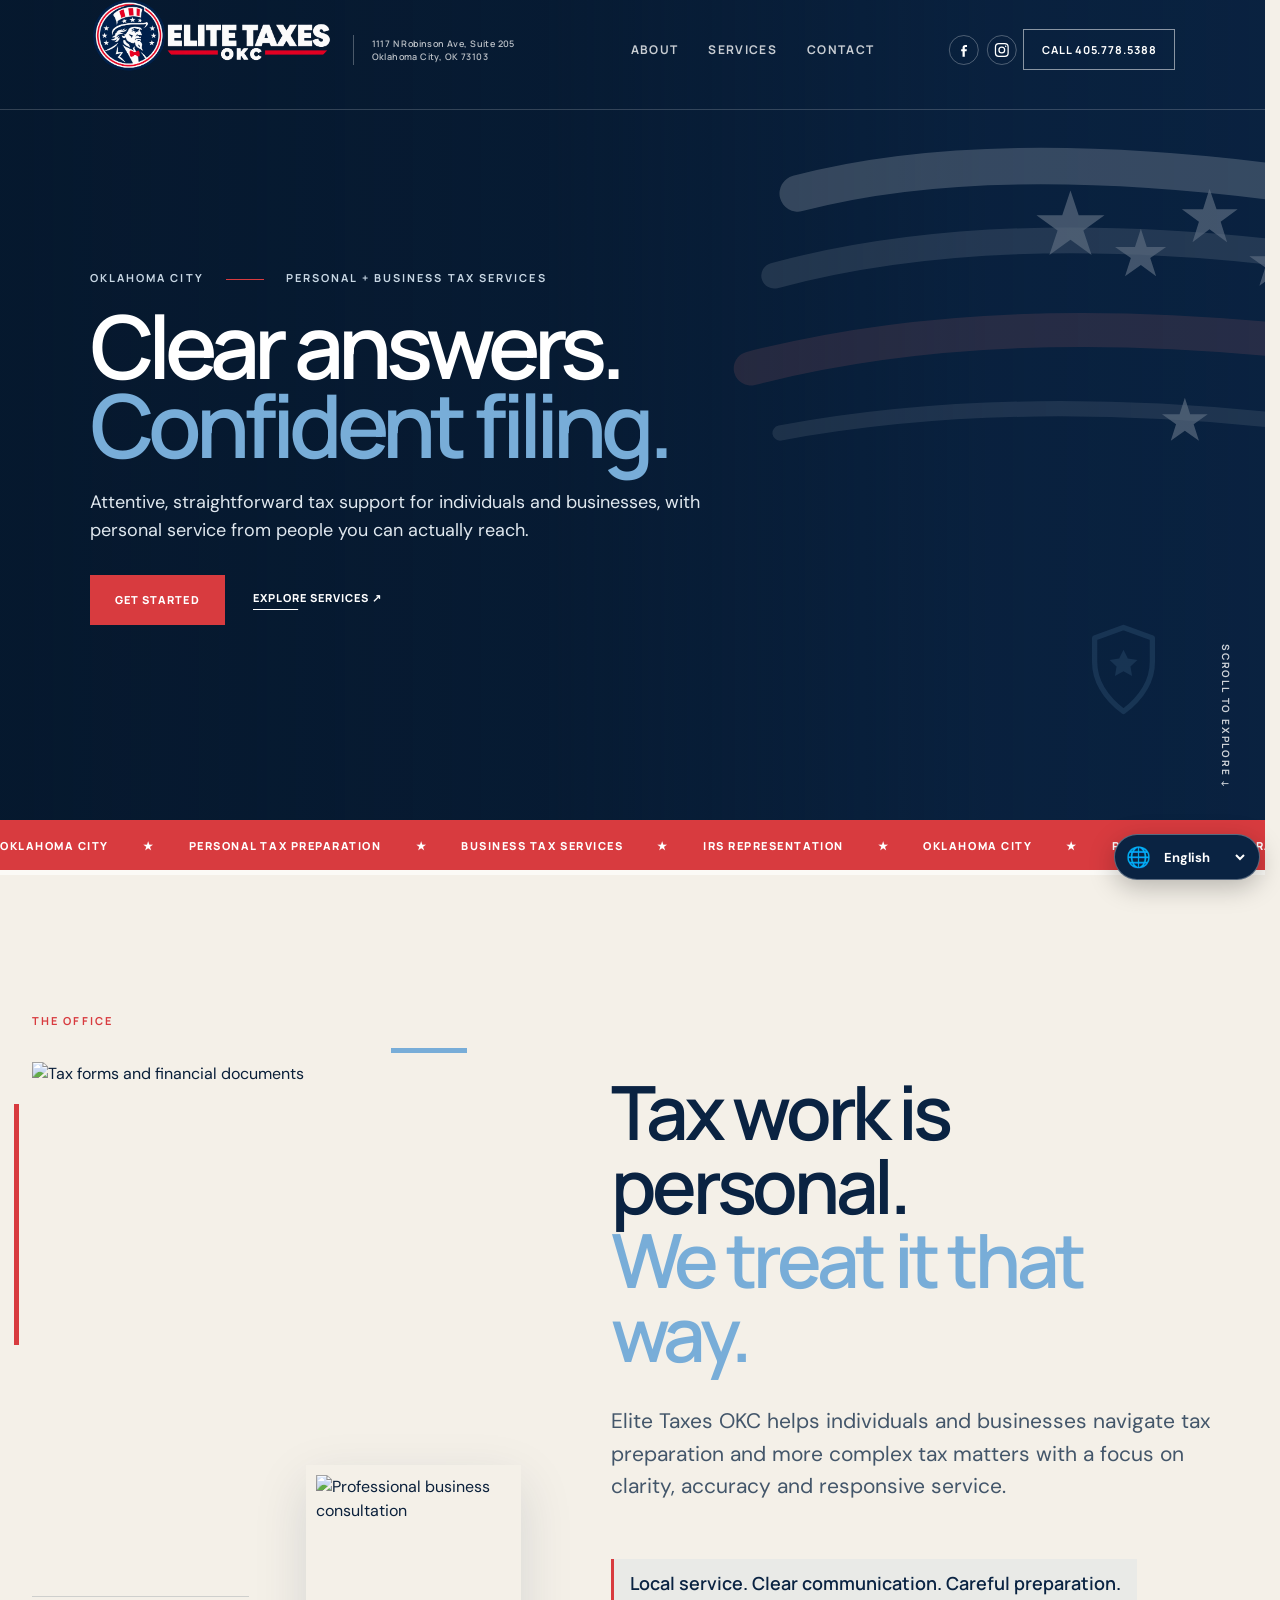
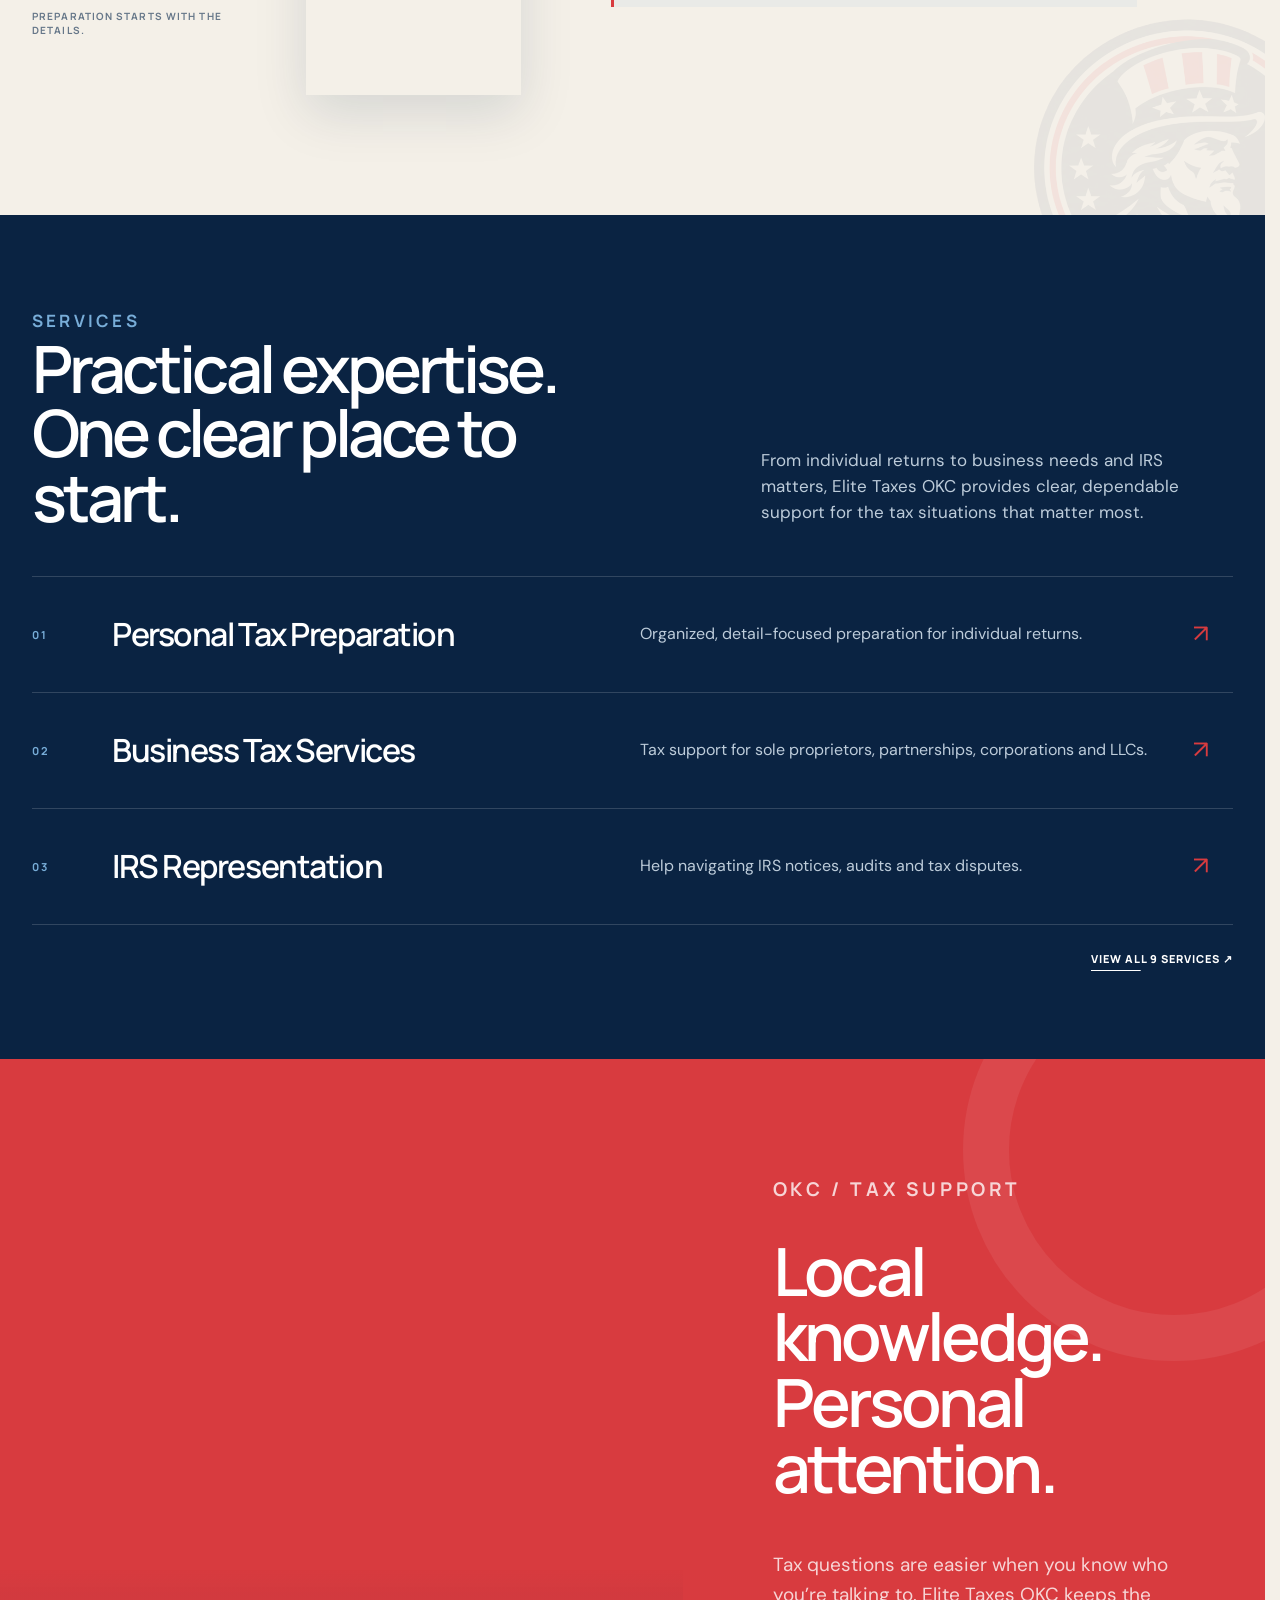
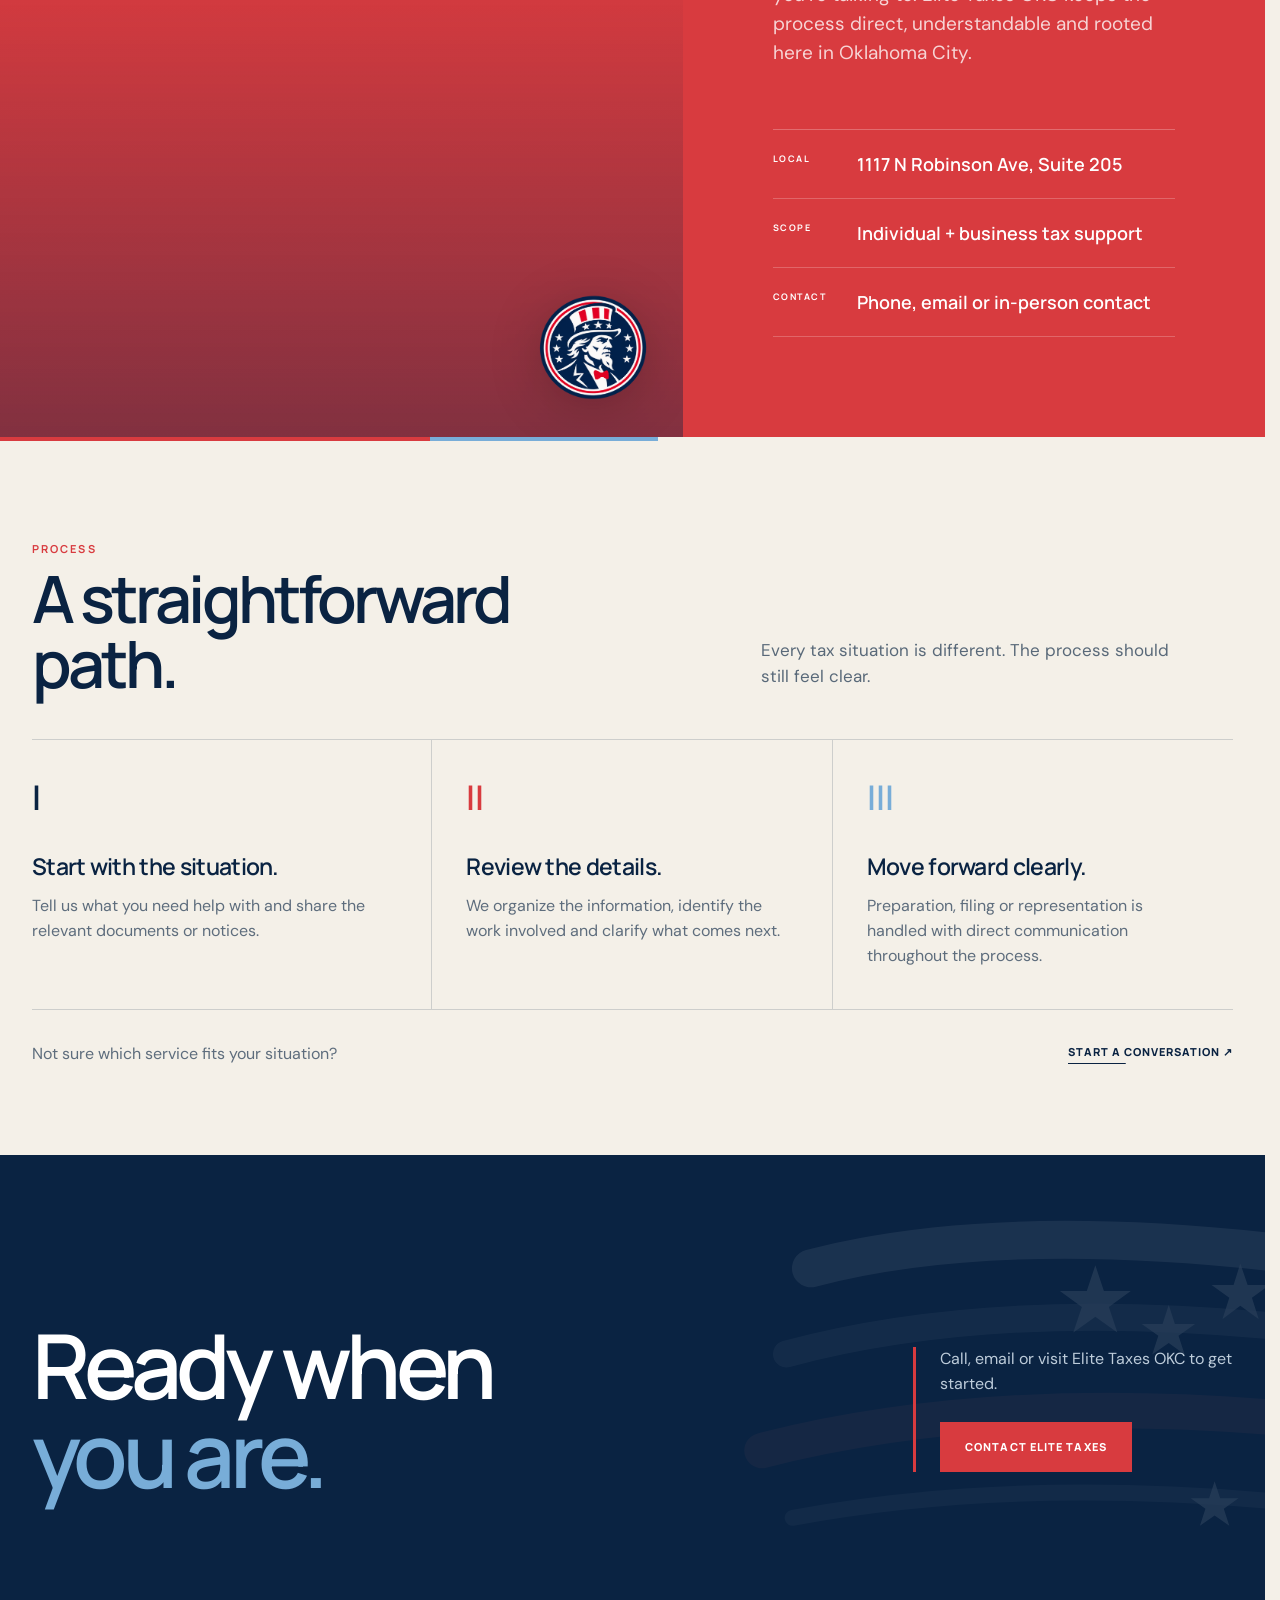
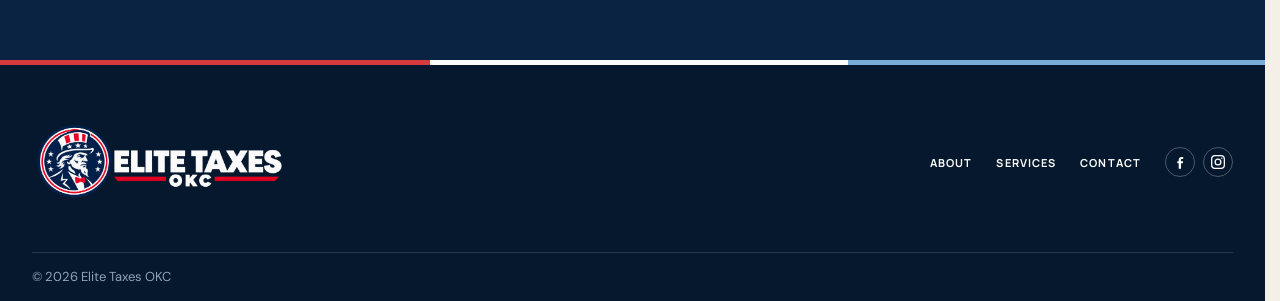
==== commit c9727940: "Add Instagram links and refine tablet header layout" ====
--- a/index.html
+++ b/index.html
@@ -1,13 +1,13 @@
 <!DOCTYPE html>
 <html lang="en"><head><meta charset="utf-8"/><meta content="width=device-width,initial-scale=1" name="viewport"/><title>Elite Taxes OKC | Tax Preparation &amp; Tax Support</title><meta content="Elite Taxes OKC provides personal and business tax preparation, IRS representation and tax support in Oklahoma City." name="description"/><link href="https://fonts.googleapis.com" rel="preconnect"/><link crossorigin="" href="https://fonts.gstatic.com" rel="preconnect"/><link href="https://fonts.googleapis.com/css2?family=DM+Sans:wght@400;500;600;700&amp;family=Manrope:wght@400;500;600;700;800&amp;display=swap" rel="stylesheet"/><link href="styles.css" rel="stylesheet"/></head><body>
-<header class="site-header"><div class="shell header-inner"><div class="header-brand-block"><a class="brand" href="index.html"><picture class="header-logo-picture"><source media="(max-width: 980px)" srcset="assets/elite-taxes-logo-mobile.png"/><img alt="Elite Taxes OKC" src="assets/elite-taxes-logo-footer.png"/></picture></a><a class="header-address" href="contact.html">1117 N Robinson Ave, Suite 205<br/>Oklahoma City, OK 73103</a></div><nav class="desktop-nav"><a href="about.html">About</a><a href="services.html">Services</a><a href="contact.html">Contact</a><a class="social-icon facebook-link" href="https://www.facebook.com/p/Elite-Taxes-LLC-61581482872189/" rel="noopener noreferrer" target="_blank" aria-label="Elite Taxes OKC on Facebook"><svg aria-hidden="true" viewBox="0 0 24 24" focusable="false"><path d="M13.5 22v-8h2.7l.4-3.1h-3.1V8.9c0-.9.3-1.5 1.6-1.5h1.7V4.6c-.3 0-1.3-.1-2.5-.1-2.5 0-4.2 1.5-4.2 4.3v2.1H8v3.1h2.1v8h3.4Z" fill="currentColor"/></svg></a></nav><a class="header-cta" href="tel:+14057785388">Call 405.778.5388</a><div class="mobile-header-actions"><a class="social-icon mobile-header-facebook" href="https://www.facebook.com/p/Elite-Taxes-LLC-61581482872189/" rel="noopener noreferrer" target="_blank" aria-label="Elite Taxes OKC on Facebook"><svg aria-hidden="true" viewBox="0 0 24 24" focusable="false"><path d="M13.5 22v-8h2.7l.4-3.1h-3.1V8.9c0-.9.3-1.5 1.6-1.5h1.7V4.6c-.3 0-1.3-.1-2.5-.1-2.5 0-4.2 1.5-4.2 4.3v2.1H8v3.1h2.1v8h3.4Z" fill="currentColor"/></svg></a><button aria-controls="mobile-menu" aria-expanded="false" aria-label="Open menu" class="menu-button"><span></span><span></span></button></div></div></header><nav class="mobile-menu" id="mobile-menu"><div class="shell mobile-menu-inner"><a href="about.html">About</a><a href="services.html">Services</a><a href="contact.html">Contact</a><a href="tel:+14057785388">405.778.5388</a></div></nav>
+<header class="site-header"><div class="shell header-inner"><div class="header-brand-block"><a class="brand" href="./"><picture class="header-logo-picture"><source media="(max-width: 980px)" srcset="assets/elite-taxes-logo-mobile.png"/><img alt="Elite Taxes OKC" src="assets/elite-taxes-logo-footer.png"/></picture></a><a class="header-address" href="contact/">1117 N Robinson Ave, Suite 205<br/>Oklahoma City, OK 73103</a></div><nav class="desktop-nav"><a href="about/">About</a><a href="services/">Services</a><a href="contact/">Contact</a><span class="social-cluster"><a class="social-icon facebook-link" href="https://www.facebook.com/p/Elite-Taxes-LLC-61581482872189/" rel="noopener noreferrer" target="_blank" aria-label="Elite Taxes OKC on Facebook"><svg aria-hidden="true" viewBox="0 0 24 24" focusable="false"><path d="M13.5 22v-8h2.7l.4-3.1h-3.1V8.9c0-.9.3-1.5 1.6-1.5h1.7V4.6c-.3 0-1.3-.1-2.5-.1-2.5 0-4.2 1.5-4.2 4.3v2.1H8v3.1h2.1v8h3.4Z" fill="currentColor"/></svg></a><a class="social-icon instagram-link" href="https://www.instagram.com/elitetaxesokc/" rel="noopener noreferrer" target="_blank" aria-label="Elite Taxes OKC on Instagram"><svg aria-hidden="true" viewBox="0 0 24 24" focusable="false"><rect x="2.5" y="2.5" width="19" height="19" rx="5" fill="none" stroke="currentColor" stroke-width="1.9"/><circle cx="12" cy="12" r="4.3" fill="none" stroke="currentColor" stroke-width="1.9"/><circle cx="17.8" cy="6.4" r="1.1" fill="currentColor"/></svg></a></span></nav><a class="header-cta" href="tel:+14057785388">Call 405.778.5388</a><div class="mobile-header-actions"><a class="social-icon mobile-header-facebook" href="https://www.facebook.com/p/Elite-Taxes-LLC-61581482872189/" rel="noopener noreferrer" target="_blank" aria-label="Elite Taxes OKC on Facebook"><svg aria-hidden="true" viewBox="0 0 24 24" focusable="false"><path d="M13.5 22v-8h2.7l.4-3.1h-3.1V8.9c0-.9.3-1.5 1.6-1.5h1.7V4.6c-.3 0-1.3-.1-2.5-.1-2.5 0-4.2 1.5-4.2 4.3v2.1H8v3.1h2.1v8h3.4Z" fill="currentColor"/></svg></a><a class="social-icon mobile-header-instagram" href="https://www.instagram.com/elitetaxesokc/" rel="noopener noreferrer" target="_blank" aria-label="Elite Taxes OKC on Instagram"><svg aria-hidden="true" viewBox="0 0 24 24" focusable="false"><rect x="2.5" y="2.5" width="19" height="19" rx="5" fill="none" stroke="currentColor" stroke-width="1.9"/><circle cx="12" cy="12" r="4.3" fill="none" stroke="currentColor" stroke-width="1.9"/><circle cx="17.8" cy="6.4" r="1.1" fill="currentColor"/></svg></a><button aria-controls="mobile-menu" aria-expanded="false" aria-label="Open menu" class="menu-button"><span></span><span></span></button></div></div></header><nav class="mobile-menu" id="mobile-menu"><div class="shell mobile-menu-inner"><a href="about/">About</a><a href="services/">Services</a><a href="contact/">Contact</a><a href="tel:+14057785388">405.778.5388</a></div></nav>
 <main>
-<section class="hero"><div class="hero-media"><video autoplay="" loop="" muted="" playsinline="" poster="https://images.pexels.com/photos/6863183/pexels-photo-6863183.jpeg?auto=compress&amp;cs=tinysrgb&amp;w=1600" preload="metadata"><source src="https://videos.pexels.com/video-files/6962707/6962707-hd_1920_1080_25fps.mp4" type="video/mp4"/></video></div><img alt="" class="hero-ribbon" src="assets/flag-ribbon.svg"/><img alt="" class="hero-shield" src="assets/patriotic-shield-watermark.svg"/><div class="shell hero-inner"><div class="hero-copy reveal"><div class="hero-meta eyebrow"><span>Oklahoma City</span><span>Personal + Business Tax Services</span></div><h1>Clear answers.<br/><em>Confident filing.</em></h1><p>Attentive, straightforward tax support for individuals and businesses, with personal service from people you can actually reach.</p><div class="actions"><a class="button" href="contact.html">Get Started</a><a class="text-link" href="services.html">Explore Services ↗</a></div></div></div><div class="hero-scroll">Scroll to explore ↓</div></section>
+<section class="hero"><div class="hero-media"><video autoplay="" loop="" muted="" playsinline="" poster="https://images.pexels.com/photos/6863183/pexels-photo-6863183.jpeg?auto=compress&amp;cs=tinysrgb&amp;w=1600" preload="metadata"><source src="https://videos.pexels.com/video-files/6962707/6962707-hd_1920_1080_25fps.mp4" type="video/mp4"/></video></div><img alt="" class="hero-ribbon" src="assets/flag-ribbon.svg"/><img alt="" class="hero-shield" src="assets/patriotic-shield-watermark.svg"/><div class="shell hero-inner"><div class="hero-copy reveal"><div class="hero-meta eyebrow"><span>Oklahoma City</span><span>Personal + Business Tax Services</span></div><h1>Clear answers.<br/><em>Confident filing.</em></h1><p>Attentive, straightforward tax support for individuals and businesses, with personal service from people you can actually reach.</p><div class="actions"><a class="button" href="contact/">Get Started</a><a class="text-link" href="services/">Explore Services ↗</a></div></div></div><div class="hero-scroll">Scroll to explore ↓</div></section>
 <div aria-hidden="true" class="marquee"><div class="marquee-track"><span>Oklahoma City</span><span>Personal Tax Preparation</span><span>Business Tax Services</span><span>IRS Representation</span><span>Oklahoma City</span><span>Personal Tax Preparation</span><span>Business Tax Services</span><span>IRS Representation</span></div></div>
 <section class="studio"><img alt="" class="studio-mark" src="assets/elite-uncle-sam-circle.png"/><div class="shell studio-grid"><div class="studio-label"><p class="eyebrow red">The Office</p><div class="studio-media reveal"><figure class="studio-photo studio-photo-main"><img alt="Tax forms and financial documents" src="https://images.pexels.com/photos/6863183/pexels-photo-6863183.jpeg?auto=compress&amp;cs=tinysrgb&amp;w=1200"/></figure><figure class="studio-photo studio-photo-inset"><img alt="Professional business consultation" src="https://images.pexels.com/photos/6050420/pexels-photo-6050420.jpeg?auto=compress&amp;cs=tinysrgb&amp;w=800"/></figure><p class="studio-caption">Preparation starts with the details.</p></div></div><div class="studio-copy reveal"><h2>Tax work is personal.<br/><span>We treat it that<br/>way.</span></h2><p>Elite Taxes OKC helps individuals and businesses navigate tax preparation and more complex tax matters with a focus on clarity, accuracy and responsive service.</p><p class="quiet">Local service. Clear communication. Careful preparation.</p></div></div></section>
-<section class="capabilities"><div class="shell"><div class="cap-head"><div><p class="eyebrow blue">Services</p><h2>Practical expertise.<br/>One clear place to start.</h2></div><p>From individual returns to business needs and IRS matters, Elite Taxes OKC provides clear, dependable support for the tax situations that matter most.</p></div><div class="cap-list"><a class="cap-row reveal" href="services.html"><span class="cap-num">01</span><h3>Personal Tax Preparation</h3><p>Organized, detail-focused preparation for individual returns.</p><span class="cap-arrow">↗</span></a><a class="cap-row reveal" href="services.html"><span class="cap-num">02</span><h3>Business Tax Services</h3><p>Tax support for sole proprietors, partnerships, corporations and LLCs.</p><span class="cap-arrow">↗</span></a><a class="cap-row reveal" href="services.html"><span class="cap-num">03</span><h3>IRS Representation</h3><p>Help navigating IRS notices, audits and tax disputes.</p><span class="cap-arrow">↗</span></a></div><div class="cap-footer"><a class="text-link" href="services.html">View all 9 services ↗</a></div></div></section>
+<section class="capabilities"><div class="shell"><div class="cap-head"><div><p class="eyebrow blue">Services</p><h2>Practical expertise.<br/>One clear place to start.</h2></div><p>From individual returns to business needs and IRS matters, Elite Taxes OKC provides clear, dependable support for the tax situations that matter most.</p></div><div class="cap-list"><a class="cap-row reveal" href="services/"><span class="cap-num">01</span><h3>Personal Tax Preparation</h3><p>Organized, detail-focused preparation for individual returns.</p><span class="cap-arrow">↗</span></a><a class="cap-row reveal" href="services/"><span class="cap-num">02</span><h3>Business Tax Services</h3><p>Tax support for sole proprietors, partnerships, corporations and LLCs.</p><span class="cap-arrow">↗</span></a><a class="cap-row reveal" href="services/"><span class="cap-num">03</span><h3>IRS Representation</h3><p>Help navigating IRS notices, audits and tax disputes.</p><span class="cap-arrow">↗</span></a></div><div class="cap-footer"><a class="text-link" href="services/">View all 9 services ↗</a></div></div></section>
 <section class="visual-story"><div class="visual-media"><video autoplay="" loop="" muted="" playsinline="" poster="https://images.pexels.com/photos/8927687/pexels-photo-8927687.jpeg?auto=compress&amp;cs=tinysrgb&amp;w=1400" preload="metadata"><source src="https://videos.pexels.com/video-files/6929603/6929603-hd_1920_1080_30fps.mp4" type="video/mp4"/></video><img alt="Elite Taxes OKC mark" class="visual-badge" src="assets/elite-uncle-sam-circle.png"/></div><div class="visual-copy reveal"><p class="eyebrow light">OKC / Tax Support</p><h2>Local knowledge.<br/>Personal attention.</h2><p>Tax questions are easier when you know who you’re talking to. Elite Taxes OKC keeps the process direct, understandable and rooted here in Oklahoma City.</p><div class="proof-list"><div class="proof-row"><b>LOCAL</b><strong>1117 N Robinson Ave, Suite 205</strong></div><div class="proof-row"><b>SCOPE</b><strong>Individual + business tax support</strong></div><div class="proof-row"><b>CONTACT</b><strong>Phone, email or in-person contact</strong></div></div></div></section>
-<section class="process"><div class="shell"><div class="process-head"><div><p class="eyebrow red">Process</p><h2><span class="process-balance">A straightforward</span><br/>path.</h2></div><p>Every tax situation is different. The process should still feel clear.</p></div><div class="process-steps"><article class="step reveal"><div class="roman">I</div><h3>Start with the situation.</h3><p>Tell us what you need help with and share the relevant documents or notices.</p></article><article class="step reveal"><div class="roman">II</div><h3>Review the details.</h3><p>We organize the information, identify the work involved and clarify what comes next.</p></article><article class="step reveal"><div class="roman">III</div><h3>Move forward clearly.</h3><p>Preparation, filing or representation is handled with direct communication throughout the process.</p></article></div><div class="process-note"><p>Not sure which service fits your situation?</p><a class="text-link" href="contact.html">Start a conversation ↗</a></div></div></section>
+<section class="process"><div class="shell"><div class="process-head"><div><p class="eyebrow red">Process</p><h2><span class="process-balance">A straightforward</span><br/>path.</h2></div><p>Every tax situation is different. The process should still feel clear.</p></div><div class="process-steps"><article class="step reveal"><div class="roman">I</div><h3>Start with the situation.</h3><p>Tell us what you need help with and share the relevant documents or notices.</p></article><article class="step reveal"><div class="roman">II</div><h3>Review the details.</h3><p>We organize the information, identify the work involved and clarify what comes next.</p></article><article class="step reveal"><div class="roman">III</div><h3>Move forward clearly.</h3><p>Preparation, filing or representation is handled with direct communication throughout the process.</p></article></div><div class="process-note"><p>Not sure which service fits your situation?</p><a class="text-link" href="contact/">Start a conversation ↗</a></div></div></section>
 
-<section class="cta"><img alt="" class="cta-ribbon" src="assets/flag-ribbon.svg"/><div class="shell cta-inner"><h2>Ready when<br/><span>you are.</span></h2><div class="cta-side"><p>Call, email or visit Elite Taxes OKC to get started.</p><a class="button" href="contact.html">Contact Elite Taxes</a></div></div></section>
-</main><footer class="site-footer"><div class="shell"><div class="footer-top"><a class="brand" href="index.html"><img alt="Elite Taxes OKC" src="assets/elite-taxes-logo-footer.png"/></a><nav class="footer-nav"><a href="about.html">About</a><a href="services.html">Services</a><a href="contact.html">Contact</a><a class="social-icon facebook-link" href="https://www.facebook.com/p/Elite-Taxes-LLC-61581482872189/" rel="noopener noreferrer" target="_blank" aria-label="Elite Taxes OKC on Facebook"><svg aria-hidden="true" viewBox="0 0 24 24" focusable="false"><path d="M13.5 22v-8h2.7l.4-3.1h-3.1V8.9c0-.9.3-1.5 1.6-1.5h1.7V4.6c-.3 0-1.3-.1-2.5-.1-2.5 0-4.2 1.5-4.2 4.3v2.1H8v3.1h2.1v8h3.4Z" fill="currentColor"/></svg></a></nav></div><div class="footer-bottom"><span>© 2026 Elite Taxes OKC</span></div></div></footer><script src="script.js"></script></body></html>
+<section class="cta"><img alt="" class="cta-ribbon" src="assets/flag-ribbon.svg"/><div class="shell cta-inner"><h2>Ready when<br/><span>you are.</span></h2><div class="cta-side"><p>Call, email or visit Elite Taxes OKC to get started.</p><a class="button" href="contact/">Contact Elite Taxes</a></div></div></section>
+</main><footer class="site-footer"><div class="shell"><div class="footer-top"><a class="brand" href="./"><img alt="Elite Taxes OKC" src="assets/elite-taxes-logo-footer.png"/></a><nav class="footer-nav"><a href="about/">About</a><a href="services/">Services</a><a href="contact/">Contact</a><span class="social-cluster"><a class="social-icon facebook-link" href="https://www.facebook.com/p/Elite-Taxes-LLC-61581482872189/" rel="noopener noreferrer" target="_blank" aria-label="Elite Taxes OKC on Facebook"><svg aria-hidden="true" viewBox="0 0 24 24" focusable="false"><path d="M13.5 22v-8h2.7l.4-3.1h-3.1V8.9c0-.9.3-1.5 1.6-1.5h1.7V4.6c-.3 0-1.3-.1-2.5-.1-2.5 0-4.2 1.5-4.2 4.3v2.1H8v3.1h2.1v8h3.4Z" fill="currentColor"/></svg></a><a class="social-icon instagram-link" href="https://www.instagram.com/elitetaxesokc/" rel="noopener noreferrer" target="_blank" aria-label="Elite Taxes OKC on Instagram"><svg aria-hidden="true" viewBox="0 0 24 24" focusable="false"><rect x="2.5" y="2.5" width="19" height="19" rx="5" fill="none" stroke="currentColor" stroke-width="1.9"/><circle cx="12" cy="12" r="4.3" fill="none" stroke="currentColor" stroke-width="1.9"/><circle cx="17.8" cy="6.4" r="1.1" fill="currentColor"/></svg></a></span></nav></div><div class="footer-bottom"><span>© 2026 Elite Taxes OKC</span></div></div></footer><script src="script.js"></script></body></html>
--- a/styles.css
+++ b/styles.css
@@ -871,6 +871,16 @@
 .mobile-facebook .social-icon{width:28px;height:28px;border-color:rgba(255,255,255,.24)}
 .mobile-facebook .social-icon:hover{transform:none}
 
+/* Group social links without changing the header's navigation spacing. */
+.social-cluster{display:inline-flex;align-items:center;gap:8px}
+.mobile-header-instagram{display:none}
+@media(max-width:980px){
+  .mobile-header-instagram{display:inline-flex;width:34px;height:34px;border-color:rgba(255,255,255,.46)}
+}
+@media(max-width:640px){
+  .mobile-header-instagram{width:32px;height:32px}
+}
+
 /* v4.13 — responsive cleanup: tall desktop + inner-page mobile heroes */
 
 /* Tall desktop / 1440p-class displays: keep the homepage hero cinematic,
@@ -1836,3 +1846,400 @@
   .cap-row h3{font-size:21px}
   .cap-row .cap-arrow{font-size:18px}
 }
+
+/* v4.30 — phone address lockup matches the full rendered logo width. */
+@media (max-width:640px){
+  .header-brand-block{
+    width:174px;
+    flex:0 0 174px;
+    align-items:flex-start;
+  }
+  .site-header .header-brand-block .brand,
+  .site-header .header-brand-block .brand picture,
+  .site-header .header-brand-block .brand img{
+    width:174px;
+    max-width:174px;
+  }
+  .header-address{
+    box-sizing:border-box;
+    width:174px;
+    max-width:174px;
+    margin:4px 0 0;
+    padding:0;
+    text-align:center;
+    font-size:9px;
+    line-height:1.22;
+    font-weight:600;
+    letter-spacing:.012em;
+    color:rgba(255,255,255,.84);
+    white-space:nowrap;
+  }
+}
+
+@media (max-width:370px){
+  .header-brand-block{
+    width:166px;
+    flex-basis:166px;
+  }
+  .site-header .header-brand-block .brand,
+  .site-header .header-brand-block .brand picture,
+  .site-header .header-brand-block .brand img{
+    width:166px;
+    max-width:166px;
+  }
+  .header-address{
+    width:166px;
+    max-width:166px;
+    font-size:8.6px;
+  }
+}
+
+/* v4.32 — mobile address spans the logo naturally, without justified word spacing. */
+@media (max-width:640px){
+  .header-brand-block{
+    width:174px;
+    flex:0 0 174px;
+    align-items:flex-start;
+  }
+  .site-header .header-brand-block .brand,
+  .site-header .header-brand-block .brand picture,
+  .site-header .header-brand-block .brand img{
+    width:174px;
+    max-width:174px;
+  }
+  .header-address{
+    box-sizing:border-box;
+    width:174px;
+    max-width:174px;
+    margin:5px 0 0;
+    padding:0;
+    text-align:center;
+    font-size:11px;
+    line-height:1.18;
+    font-weight:600;
+    letter-spacing:0;
+    color:rgba(255,255,255,.84);
+    white-space:nowrap;
+  }
+}
+
+@media (max-width:370px){
+  .header-brand-block{
+    width:166px;
+    flex-basis:166px;
+  }
+  .site-header .header-brand-block .brand,
+  .site-header .header-brand-block .brand picture,
+  .site-header .header-brand-block .brand img{
+    width:166px;
+    max-width:166px;
+  }
+  .header-address{
+    width:166px;
+    max-width:166px;
+    font-size:10.5px;
+  }
+}
+
+/* v4.33 — mobile address belongs to the logo lockup, not a centered caption. */
+@media (max-width:640px){
+  .header-address{
+    margin-top:1px;
+    margin-left:0;
+    text-align:left;
+    font-size:10.4px;
+    line-height:1.12;
+    letter-spacing:0;
+    color:rgba(255,255,255,.82);
+  }
+}
+
+@media (max-width:370px){
+  .header-address{
+    margin-top:1px;
+    font-size:10px;
+    line-height:1.12;
+  }
+}
+
+/* v4.37 — desktop inner-page hero alignment.
+   Match About / Services / Contact to the homepage's standard shell.
+   Desktop only; tablet/mobile remain unchanged. */
+@media (min-width:1200px){
+  .page-about .page-hero-inner,
+  .page-services .page-hero-inner,
+  .page-contact .page-hero-inner{
+    width:min(calc(100% - 64px),var(--max));
+  }
+}
+
+/* Language selector — fixed, accessible and independent of the page layout. */
+.visually-hidden{position:absolute!important;width:1px;height:1px;padding:0;margin:-1px;overflow:hidden;clip:rect(0,0,0,0);white-space:nowrap;border:0}
+.site-language-switcher{
+  position:fixed;
+  z-index:100;
+  right:20px;
+  bottom:20px;
+  bottom:max(20px, env(safe-area-inset-bottom));
+  display:flex;
+  align-items:center;
+  gap:8px;
+  min-height:44px;
+  padding:5px 11px;
+  border:1px solid rgba(255,255,255,.32);
+  border-radius:999px;
+  background:#0a2342;
+  color:#fff;
+  box-shadow:0 7px 26px rgba(0,0,0,.25);
+  direction:ltr;
+}
+.site-language-switcher .language-globe{font:20px/1 sans-serif}
+.site-language-switcher select{
+  max-width:118px;
+  min-height:34px;
+  padding:0 17px 0 1px;
+  border:0;
+  background:transparent;
+  color:inherit;
+  font:700 13px/1.2 "DM Sans",Tahoma,Arial,sans-serif;
+  cursor:pointer;
+  color-scheme:dark;
+}
+.site-language-switcher select option{background:#0a2342;color:#fff}
+.site-language-switcher select:focus-visible{outline:2px solid #a9cce6;outline-offset:3px;border-radius:3px}
+@media(max-width:640px){
+  .site-language-switcher{right:12px;bottom:12px;bottom:max(12px, env(safe-area-inset-bottom));padding:4px 9px}
+}
+
+/* Keep columns, photos, navigation and decorative elements in their original
+   positions. Only Arabic text uses RTL reading direction. */
+html[lang="ar"] body{font-family:Tahoma,Arial,sans-serif}
+html[lang="ar"] .eyebrow,
+html[lang="ar"] .desktop-nav,
+html[lang="ar"] .footer-nav,
+html[lang="ar"] .button,
+html[lang="ar"] .text-link,
+html[lang="ar"] .label,
+html[lang="ar"] .contact-note span,
+html[lang="ar"] .local-item span,
+html[lang="ar"] .marquee-track{letter-spacing:0;text-transform:none}
+html[lang="ar"] main h1,
+html[lang="ar"] main h2,
+html[lang="ar"] main h3,
+html[lang="ar"] main p,
+html[lang="ar"] .hero-meta span,
+html[lang="ar"] .marquee-track span,
+html[lang="ar"] .desktop-nav a:not(.social-icon),
+html[lang="ar"] .mobile-menu a,
+html[lang="ar"] .footer-nav a:not(.social-icon),
+html[lang="ar"] .proof-row strong,
+html[lang="ar"] .local-item strong,
+html[lang="ar"] .contact-note span{
+  direction:rtl;
+  text-align:right;
+}
+html[lang="ar"] .hero h1{font:600 clamp(48px,5.6vw,82px)/1.17 Tahoma,Arial,sans-serif;letter-spacing:0}
+html[lang="ar"] .page-hero h1{font:600 clamp(42px,5vw,72px)/1.21 Tahoma,Arial,sans-serif;letter-spacing:0}
+html[lang="ar"] .studio-copy h2,
+html[lang="ar"] .cap-head h2,
+html[lang="ar"] .visual-copy h2,
+html[lang="ar"] .process-head h2,
+html[lang="ar"] .cta h2,
+html[lang="ar"] .about-panel h2,
+html[lang="ar"] .standard-copy h2,
+html[lang="ar"] .contact-copy h2{font-family:Tahoma,Arial,sans-serif;line-height:1.25;letter-spacing:0}
+html[lang="ar"] .studio-copy h2{font-size:clamp(40px,3.7vw,62px);line-height:1.16}
+html[lang="ar"] .studio-copy h2 span{font-size:1em;line-height:inherit;white-space:normal}
+html[lang="ar"] .cap-head h2,
+html[lang="ar"] .process-head h2,
+html[lang="ar"] .visual-copy h2,
+html[lang="ar"] .cta h2{font-size:clamp(40px,4.1vw,68px)}
+html[lang="ar"] .about-panel h2,
+html[lang="ar"] .standard-copy h2,
+html[lang="ar"] .contact-copy h2{font-size:clamp(38px,4vw,62px)}
+html[lang="ar"] .page-hero h1 span{white-space:normal}
+html[lang="ar"] .step h3,
+html[lang="ar"] .service-card h3,
+html[lang="ar"] .cap-row h3,
+html[lang="ar"] .quick-contact h2{font-family:Tahoma,Arial,sans-serif;line-height:1.3;letter-spacing:0}
+html[lang="ar"] .button,
+html[lang="ar"] .text-link{font-size:13px}
+html[lang="ar"] .cap-row h3,
+html[lang="ar"] .service-card h3,
+html[lang="ar"] .hero h1,
+html[lang="ar"] .page-hero h1{overflow-wrap:break-word}
+html[lang="ar"] .header-address,
+html[lang="ar"] .contact-panel a[href^="tel:"],
+html[lang="ar"] .contact-panel a[href^="mailto:"],
+html[lang="ar"] .contact-panel address{
+  direction:ltr;
+  unicode-bidi:isolate;
+}
+html[lang="ar"] .contact-panel a[href^="tel:"],
+html[lang="ar"] .contact-panel a[href^="mailto:"]{display:inline-block}
+/* Read the Arabic hero's eyebrow from right to left; this also moves the
+   decorative red rule between the city and service labels. */
+html[lang="ar"] .hero-meta{direction:rtl}
+html[lang="ar"] .hero-meta span+span:before{margin-right:0;margin-left:22px}
+html[lang="es"] .studio-copy h2{font-size:clamp(42px,4.2vw,70px);line-height:1.08}
+html[lang="es"] .studio-copy h2 span{font-size:1em;line-height:inherit;white-space:normal}
+html[lang="es"] .cap-head h2,
+html[lang="es"] .process-head h2,
+html[lang="es"] .visual-copy h2,
+html[lang="es"] .cta h2{font-size:clamp(43px,4.6vw,72px);line-height:1.09}
+html[lang="es"] .page-hero h1{font-size:clamp(48px,5.4vw,80px);line-height:1.08}
+html[lang="es"] .page-hero h1 span{white-space:normal}
+html[lang="es"] .hero h1{font-size:clamp(54px,7vw,102px);overflow-wrap:break-word}
+/* Inset the homepage hero and its header together on laptop-size desktops.
+   Leave all later content sections, inner pages, and large desktops untouched. */
+@media (min-width:981px){
+  body:not([class]) .site-header .shell,
+  body:not([class]) .hero-inner{width:min(calc(100% - 14vw),var(--max))}
+}
+/* Spanish hero: keep the longer translated headline proportionate on laptops,
+   including browser windows with taller viewports. Larger desktops and tablets
+   retain their original treatment. */
+@media (min-width:981px) and (max-width:1650px){
+  html[lang="es"] .hero-copy{max-width:790px}
+  html[lang="es"] .hero h1{
+    font-size:clamp(62px,5.4vw,78px);
+    line-height:.98;
+    margin-bottom:24px;
+  }
+}
+@media(max-width:640px){
+  html[lang="ar"] .hero h1{font-size:clamp(38px,9.7vw,52px)}
+  html[lang="ar"] .page-hero h1{font-size:clamp(34px,8.8vw,46px)}
+  html[lang="ar"] .studio-copy h2,
+  html[lang="ar"] .cap-head h2,
+  html[lang="ar"] .process-head h2,
+  html[lang="ar"] .visual-copy h2,
+  html[lang="ar"] .cta h2{font-size:clamp(34px,9vw,44px)}
+  html[lang="es"] .studio-copy h2,
+  html[lang="es"] .cap-head h2,
+  html[lang="es"] .process-head h2,
+  html[lang="es"] .visual-copy h2,
+  html[lang="es"] .cta h2{font-size:clamp(36px,9vw,44px)}
+  html[lang="es"] .page-hero h1{font-size:clamp(38px,9vw,48px)}
+  html[lang="es"] .hero h1{font-size:clamp(43px,10vw,56px)}
+}
+
+/* Desktop hero translation rhythm.
+   Longer Spanish and Arabic headings need different widths and typography to
+   follow English's two-line/three-line breakpoints. Keep the original English
+   composition and all laptop/tablet/mobile styles completely untouched. */
+@media (min-width:1660px) and (max-width:1999px){
+  html[lang="es"] .hero-copy{max-width:clamp(820px,47.9vw,920px)}
+  html[lang="es"] .hero h1{
+    font-size:clamp(91px,5.5vw,103px);
+    line-height:1;
+    margin-bottom:26px;
+  }
+  /* Arabic needs a slightly wider text lane so its two translated phrases
+     settle into the same three-line rhythm as the English/Spanish hero. */
+  html[lang="ar"] .hero-copy{max-width:clamp(640px,35vw,700px)}
+  html[lang="ar"] .hero h1{
+    font-size:clamp(84px,5vw,96px);
+    line-height:1.075;
+    margin-bottom:26px;
+  }
+}
+/* English fits on two lines at these narrower desktop widths. */
+@media (min-width:1660px) and (max-width:1879px){
+  html[lang="es"] .hero-copy{max-width:980px}
+  html[lang="ar"] .hero-copy{max-width:800px}
+}
+@media (min-width:2000px){
+  html[lang="es"] .hero-copy{max-width:1010px}
+  html[lang="es"] .hero h1{
+    font-size:114px;
+    line-height:1.01;
+    margin-bottom:30px;
+  }
+  html[lang="ar"] .hero-copy{max-width:750px}
+  html[lang="ar"] .hero h1{
+    font-size:106px;
+    line-height:1.09;
+    margin-bottom:30px;
+  }
+}
+
+/* Leave room for both social icons and the hamburger on narrow phones. */
+@media(max-width:370px){
+  .mobile-header-actions{gap:6px}
+  .mobile-header-facebook,.mobile-header-instagram{width:28px;height:28px}
+  .mobile-header-actions .menu-button{padding-left:4px}
+  .mobile-header-actions .menu-button span{width:22px}
+  .header-inner{gap:6px}
+}
+
+/* Balance the two social buttons between desktop navigation and call CTA. */
+@media(min-width:1280px){
+  .desktop-nav .social-cluster{transform:translateX(clamp(32px,3.5vw,56px))}
+}
+
+/* iPad Pro portrait (1032px-class): use the clean tablet header instead of
+   squeezing full desktop navigation, social links and CTA into one row.
+   Landscape laptops, regular desktops, and iPad Mini stay unchanged. */
+@media (min-width:981px) and (max-width:1180px) and (orientation:portrait){
+  .site-header{height:96px}
+  .header-inner{
+    height:100%;
+    grid-template-columns:minmax(0,1fr) auto;
+    gap:18px;
+    align-items:center;
+    padding-top:10px;
+    padding-bottom:12px;
+  }
+  .header-brand-block{
+    height:auto;
+    display:flex;
+    flex-direction:row;
+    align-items:center;
+    justify-content:flex-start;
+    gap:14px;
+    min-width:0;
+  }
+  .site-header .header-brand-block .brand{height:auto;transform:none;line-height:0}
+  .site-header .header-brand-block .brand img{width:190px;height:auto}
+  .header-address{
+    display:block;
+    margin:0;
+    padding:2px 0 2px 14px;
+    border-left:1px solid rgba(255,255,255,.24);
+    font:600 8px/1.35 "Manrope",sans-serif;
+    letter-spacing:.015em;
+    color:rgba(255,255,255,.76);
+    white-space:nowrap;
+  }
+  .desktop-nav,.header-cta{display:none}
+  .mobile-header-actions{
+    display:flex;
+    align-items:center;
+    justify-content:flex-end;
+    gap:12px;
+    margin:0;
+  }
+  .mobile-header-facebook,.mobile-header-instagram{
+    display:inline-flex;
+    width:34px;
+    height:34px;
+    border-color:rgba(255,255,255,.46);
+  }
+  .menu-button{display:block;justify-self:auto;padding:8px 0 8px 8px}
+  .menu-button span{width:27px}
+  .mobile-menu.open{
+    display:block;
+    position:absolute;
+    top:96px;
+    left:0;
+    right:0;
+    z-index:30;
+    background:var(--navy);
+    color:#fff;
+    padding:22px 0;
+    border-top:1px solid rgba(255,255,255,.15);
+  }
+  .mobile-menu-inner{display:grid;gap:15px}
+  .hero h1{font-size:76px;line-height:.94}
+}
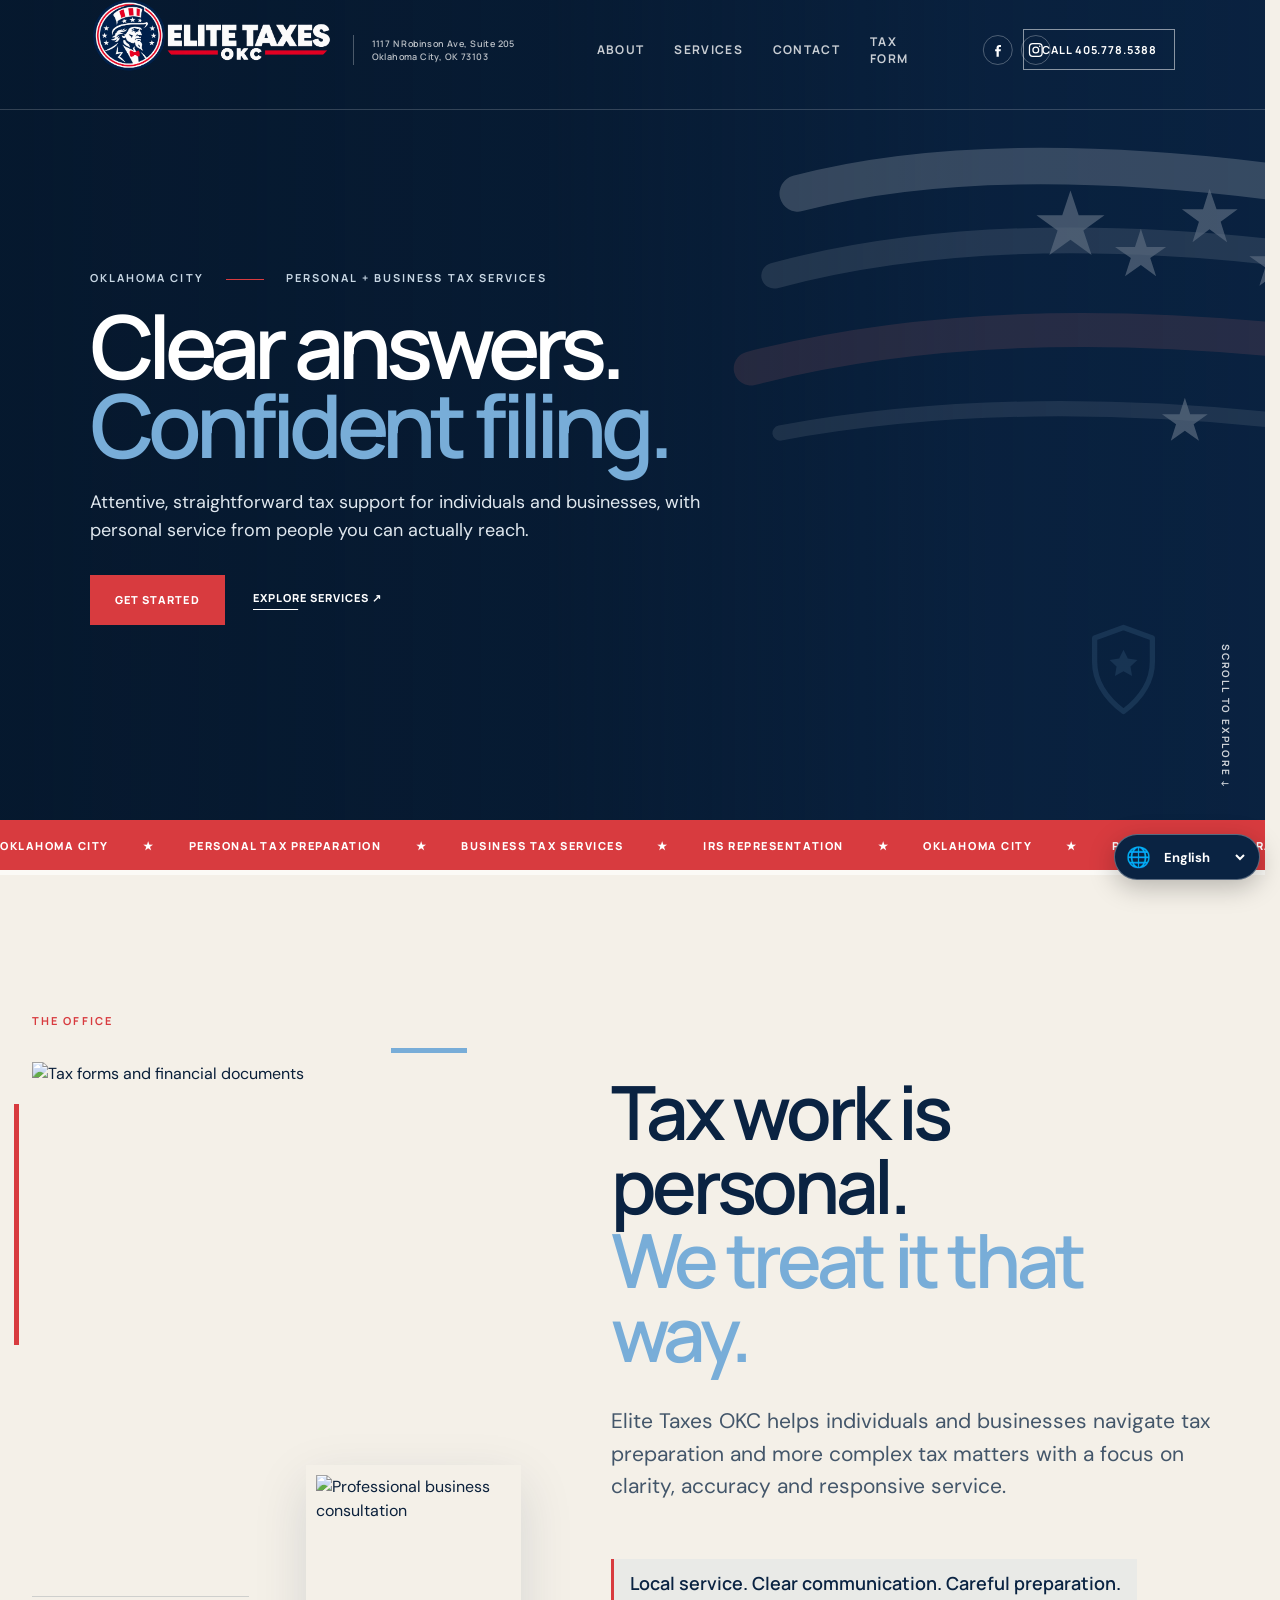
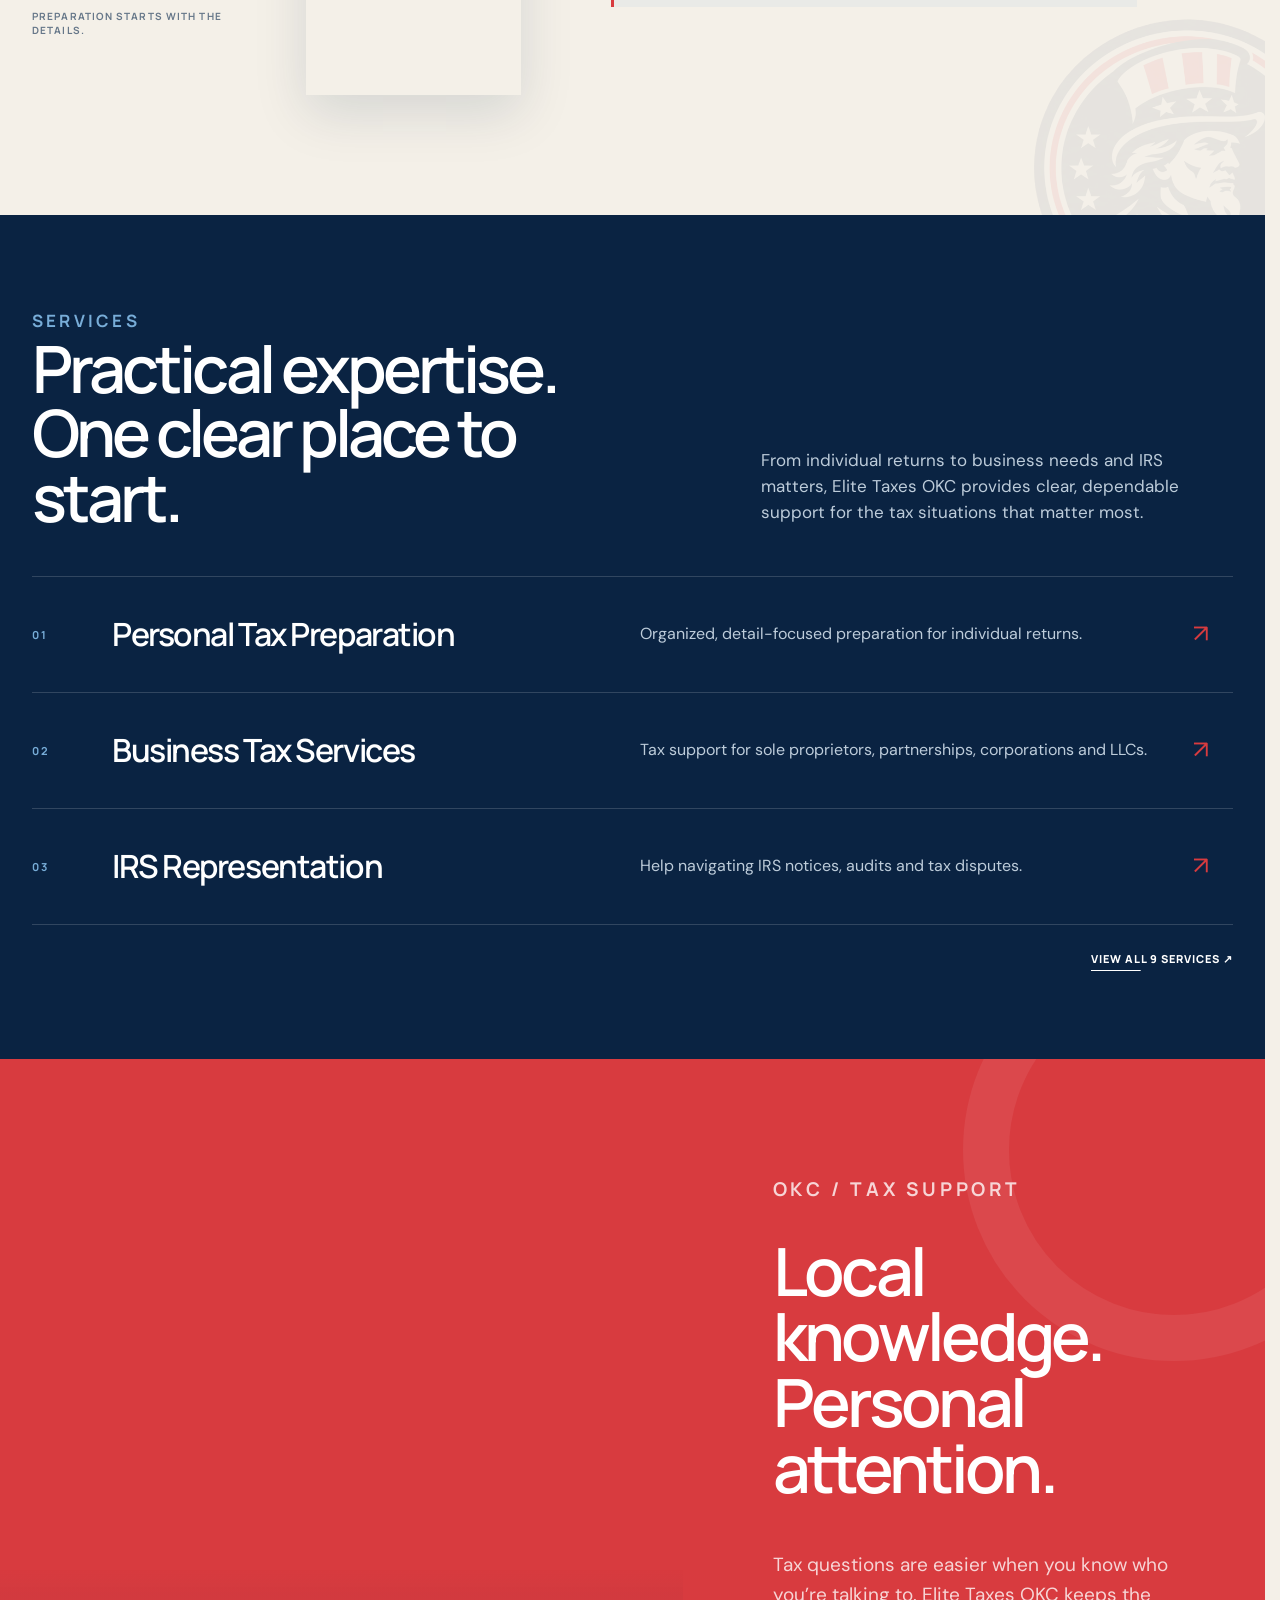
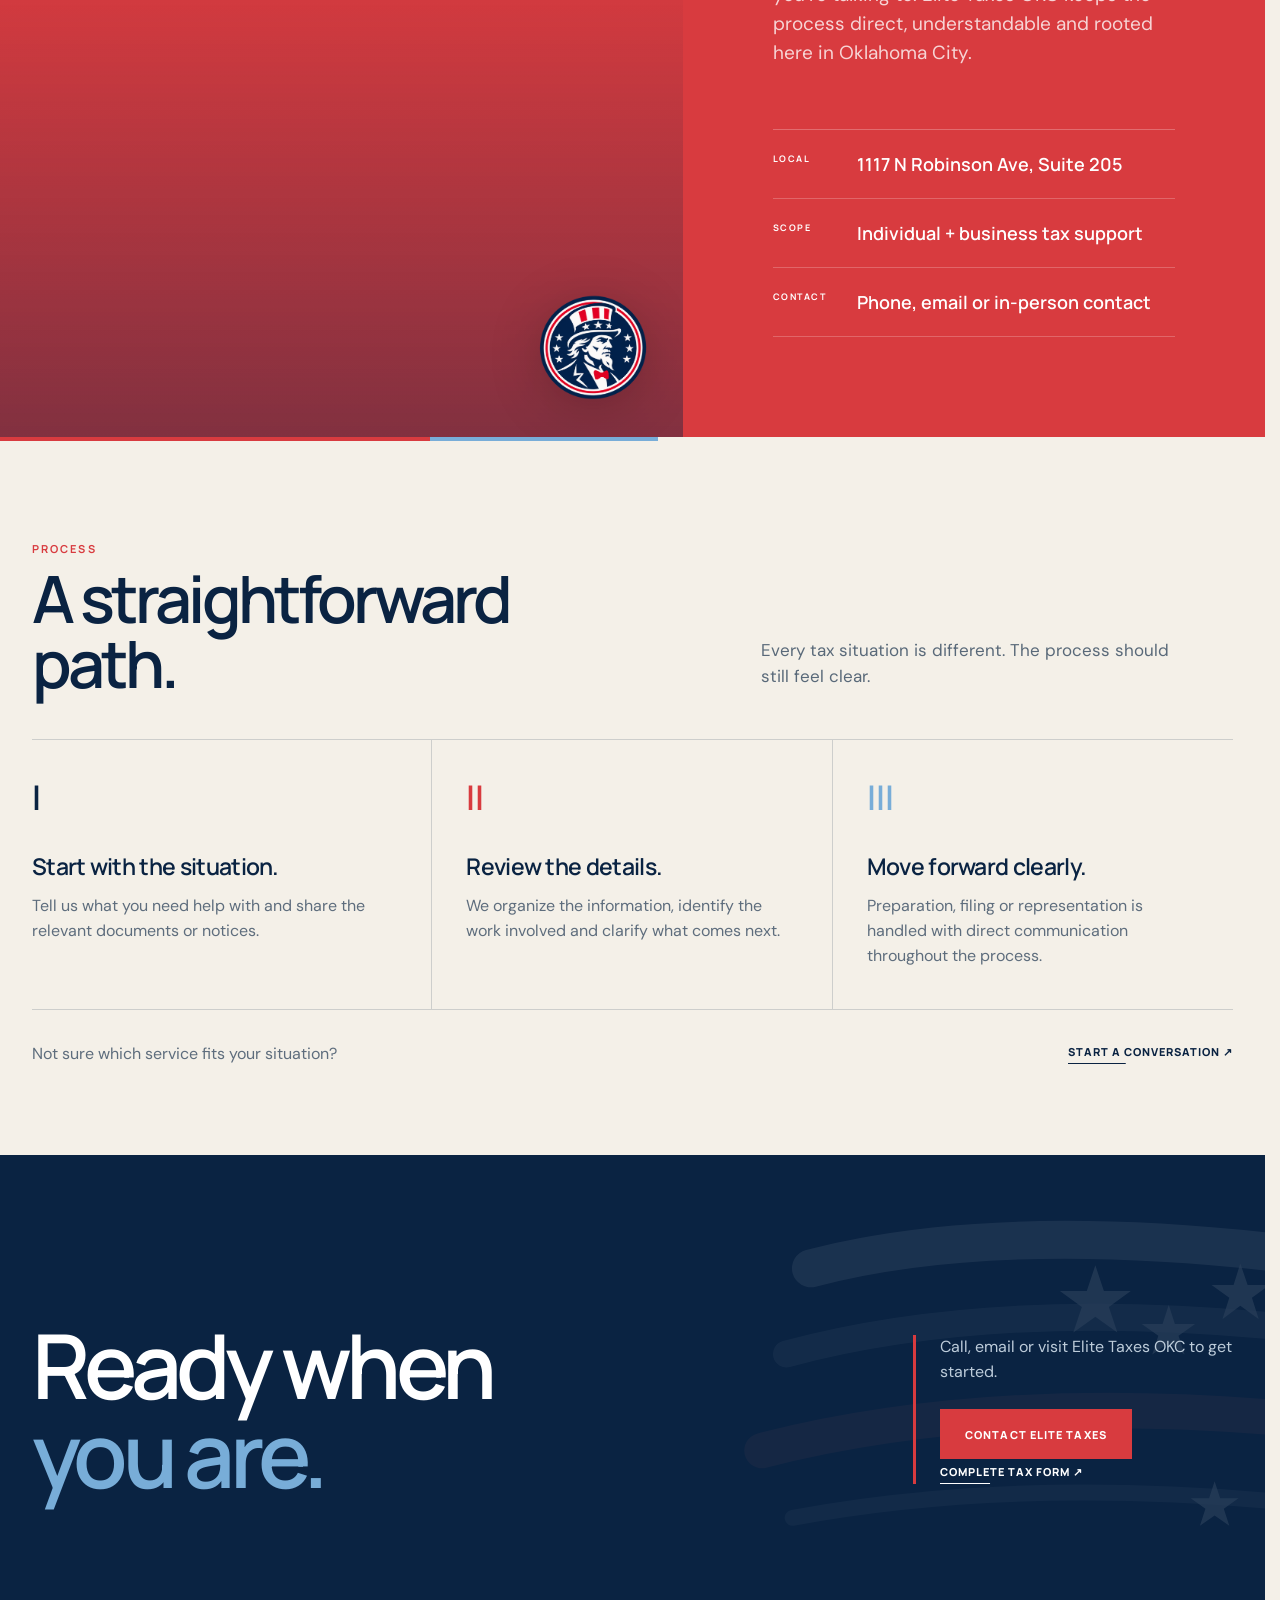
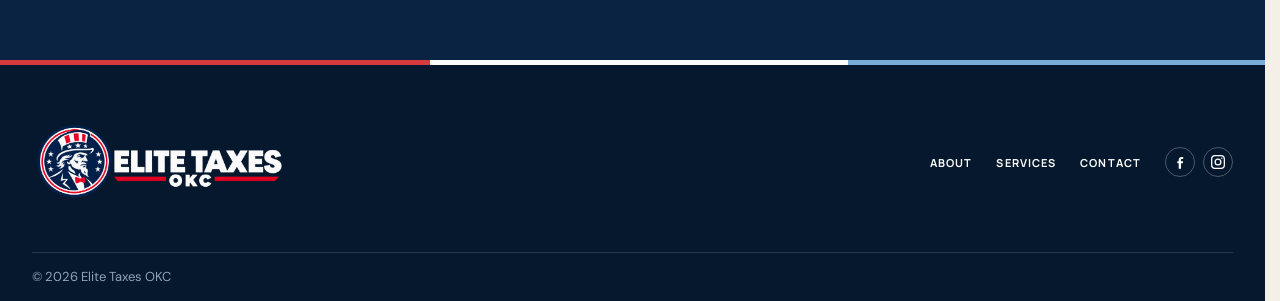
==== commit e61129a6: "Add Tax Form menu link and update public intake page" ====
--- a/index.html
+++ b/index.html
@@ -1,6 +1,6 @@
 <!DOCTYPE html>
 <html lang="en"><head><meta charset="utf-8"/><meta content="width=device-width,initial-scale=1" name="viewport"/><title>Elite Taxes OKC | Tax Preparation &amp; Tax Support</title><meta content="Elite Taxes OKC provides personal and business tax preparation, IRS representation and tax support in Oklahoma City." name="description"/><link href="https://fonts.googleapis.com" rel="preconnect"/><link crossorigin="" href="https://fonts.gstatic.com" rel="preconnect"/><link href="https://fonts.googleapis.com/css2?family=DM+Sans:wght@400;500;600;700&amp;family=Manrope:wght@400;500;600;700;800&amp;display=swap" rel="stylesheet"/><link href="styles.css" rel="stylesheet"/></head><body>
-<header class="site-header"><div class="shell header-inner"><div class="header-brand-block"><a class="brand" href="./"><picture class="header-logo-picture"><source media="(max-width: 980px)" srcset="assets/elite-taxes-logo-mobile.png"/><img alt="Elite Taxes OKC" src="assets/elite-taxes-logo-footer.png"/></picture></a><a class="header-address" href="contact/">1117 N Robinson Ave, Suite 205<br/>Oklahoma City, OK 73103</a></div><nav class="desktop-nav"><a href="about/">About</a><a href="services/">Services</a><a href="contact/">Contact</a><span class="social-cluster"><a class="social-icon facebook-link" href="https://www.facebook.com/p/Elite-Taxes-LLC-61581482872189/" rel="noopener noreferrer" target="_blank" aria-label="Elite Taxes OKC on Facebook"><svg aria-hidden="true" viewBox="0 0 24 24" focusable="false"><path d="M13.5 22v-8h2.7l.4-3.1h-3.1V8.9c0-.9.3-1.5 1.6-1.5h1.7V4.6c-.3 0-1.3-.1-2.5-.1-2.5 0-4.2 1.5-4.2 4.3v2.1H8v3.1h2.1v8h3.4Z" fill="currentColor"/></svg></a><a class="social-icon instagram-link" href="https://www.instagram.com/elitetaxesokc/" rel="noopener noreferrer" target="_blank" aria-label="Elite Taxes OKC on Instagram"><svg aria-hidden="true" viewBox="0 0 24 24" focusable="false"><rect x="2.5" y="2.5" width="19" height="19" rx="5" fill="none" stroke="currentColor" stroke-width="1.9"/><circle cx="12" cy="12" r="4.3" fill="none" stroke="currentColor" stroke-width="1.9"/><circle cx="17.8" cy="6.4" r="1.1" fill="currentColor"/></svg></a></span></nav><a class="header-cta" href="tel:+14057785388">Call 405.778.5388</a><div class="mobile-header-actions"><a class="social-icon mobile-header-facebook" href="https://www.facebook.com/p/Elite-Taxes-LLC-61581482872189/" rel="noopener noreferrer" target="_blank" aria-label="Elite Taxes OKC on Facebook"><svg aria-hidden="true" viewBox="0 0 24 24" focusable="false"><path d="M13.5 22v-8h2.7l.4-3.1h-3.1V8.9c0-.9.3-1.5 1.6-1.5h1.7V4.6c-.3 0-1.3-.1-2.5-.1-2.5 0-4.2 1.5-4.2 4.3v2.1H8v3.1h2.1v8h3.4Z" fill="currentColor"/></svg></a><a class="social-icon mobile-header-instagram" href="https://www.instagram.com/elitetaxesokc/" rel="noopener noreferrer" target="_blank" aria-label="Elite Taxes OKC on Instagram"><svg aria-hidden="true" viewBox="0 0 24 24" focusable="false"><rect x="2.5" y="2.5" width="19" height="19" rx="5" fill="none" stroke="currentColor" stroke-width="1.9"/><circle cx="12" cy="12" r="4.3" fill="none" stroke="currentColor" stroke-width="1.9"/><circle cx="17.8" cy="6.4" r="1.1" fill="currentColor"/></svg></a><button aria-controls="mobile-menu" aria-expanded="false" aria-label="Open menu" class="menu-button"><span></span><span></span></button></div></div></header><nav class="mobile-menu" id="mobile-menu"><div class="shell mobile-menu-inner"><a href="about/">About</a><a href="services/">Services</a><a href="contact/">Contact</a><a href="tel:+14057785388">405.778.5388</a></div></nav>
+<header class="site-header"><div class="shell header-inner"><div class="header-brand-block"><a class="brand" href="./"><picture class="header-logo-picture"><source media="(max-width: 980px)" srcset="assets/elite-taxes-logo-mobile.png"/><img alt="Elite Taxes OKC" src="assets/elite-taxes-logo-footer.png"/></picture></a><a class="header-address" href="contact/">1117 N Robinson Ave, Suite 205<br/>Oklahoma City, OK 73103</a></div><nav class="desktop-nav"><a href="about/">About</a><a href="services/">Services</a><a href="contact/">Contact</a><a href="intake/">Tax Form</a><span class="social-cluster"><a class="social-icon facebook-link" href="https://www.facebook.com/p/Elite-Taxes-LLC-61581482872189/" rel="noopener noreferrer" target="_blank" aria-label="Elite Taxes OKC on Facebook"><svg aria-hidden="true" viewBox="0 0 24 24" focusable="false"><path d="M13.5 22v-8h2.7l.4-3.1h-3.1V8.9c0-.9.3-1.5 1.6-1.5h1.7V4.6c-.3 0-1.3-.1-2.5-.1-2.5 0-4.2 1.5-4.2 4.3v2.1H8v3.1h2.1v8h3.4Z" fill="currentColor"/></svg></a><a class="social-icon instagram-link" href="https://www.instagram.com/elitetaxesokc/" rel="noopener noreferrer" target="_blank" aria-label="Elite Taxes OKC on Instagram"><svg aria-hidden="true" viewBox="0 0 24 24" focusable="false"><rect x="2.5" y="2.5" width="19" height="19" rx="5" fill="none" stroke="currentColor" stroke-width="1.9"/><circle cx="12" cy="12" r="4.3" fill="none" stroke="currentColor" stroke-width="1.9"/><circle cx="17.8" cy="6.4" r="1.1" fill="currentColor"/></svg></a></span></nav><a class="header-cta" href="tel:+14057785388">Call 405.778.5388</a><div class="mobile-header-actions"><a class="social-icon mobile-header-facebook" href="https://www.facebook.com/p/Elite-Taxes-LLC-61581482872189/" rel="noopener noreferrer" target="_blank" aria-label="Elite Taxes OKC on Facebook"><svg aria-hidden="true" viewBox="0 0 24 24" focusable="false"><path d="M13.5 22v-8h2.7l.4-3.1h-3.1V8.9c0-.9.3-1.5 1.6-1.5h1.7V4.6c-.3 0-1.3-.1-2.5-.1-2.5 0-4.2 1.5-4.2 4.3v2.1H8v3.1h2.1v8h3.4Z" fill="currentColor"/></svg></a><a class="social-icon mobile-header-instagram" href="https://www.instagram.com/elitetaxesokc/" rel="noopener noreferrer" target="_blank" aria-label="Elite Taxes OKC on Instagram"><svg aria-hidden="true" viewBox="0 0 24 24" focusable="false"><rect x="2.5" y="2.5" width="19" height="19" rx="5" fill="none" stroke="currentColor" stroke-width="1.9"/><circle cx="12" cy="12" r="4.3" fill="none" stroke="currentColor" stroke-width="1.9"/><circle cx="17.8" cy="6.4" r="1.1" fill="currentColor"/></svg></a><button aria-controls="mobile-menu" aria-expanded="false" aria-label="Open menu" class="menu-button"><span></span><span></span></button></div></div></header><nav class="mobile-menu" id="mobile-menu"><div class="shell mobile-menu-inner"><a href="about/">About</a><a href="services/">Services</a><a href="contact/">Contact</a><a href="intake/">Tax Form</a><a href="tel:+14057785388">405.778.5388</a></div></nav>
 <main>
 <section class="hero"><div class="hero-media"><video autoplay="" loop="" muted="" playsinline="" poster="https://images.pexels.com/photos/6863183/pexels-photo-6863183.jpeg?auto=compress&amp;cs=tinysrgb&amp;w=1600" preload="metadata"><source src="https://videos.pexels.com/video-files/6962707/6962707-hd_1920_1080_25fps.mp4" type="video/mp4"/></video></div><img alt="" class="hero-ribbon" src="assets/flag-ribbon.svg"/><img alt="" class="hero-shield" src="assets/patriotic-shield-watermark.svg"/><div class="shell hero-inner"><div class="hero-copy reveal"><div class="hero-meta eyebrow"><span>Oklahoma City</span><span>Personal + Business Tax Services</span></div><h1>Clear answers.<br/><em>Confident filing.</em></h1><p>Attentive, straightforward tax support for individuals and businesses, with personal service from people you can actually reach.</p><div class="actions"><a class="button" href="contact/">Get Started</a><a class="text-link" href="services/">Explore Services ↗</a></div></div></div><div class="hero-scroll">Scroll to explore ↓</div></section>
 <div aria-hidden="true" class="marquee"><div class="marquee-track"><span>Oklahoma City</span><span>Personal Tax Preparation</span><span>Business Tax Services</span><span>IRS Representation</span><span>Oklahoma City</span><span>Personal Tax Preparation</span><span>Business Tax Services</span><span>IRS Representation</span></div></div>
@@ -9,5 +9,5 @@
 <section class="visual-story"><div class="visual-media"><video autoplay="" loop="" muted="" playsinline="" poster="https://images.pexels.com/photos/8927687/pexels-photo-8927687.jpeg?auto=compress&amp;cs=tinysrgb&amp;w=1400" preload="metadata"><source src="https://videos.pexels.com/video-files/6929603/6929603-hd_1920_1080_30fps.mp4" type="video/mp4"/></video><img alt="Elite Taxes OKC mark" class="visual-badge" src="assets/elite-uncle-sam-circle.png"/></div><div class="visual-copy reveal"><p class="eyebrow light">OKC / Tax Support</p><h2>Local knowledge.<br/>Personal attention.</h2><p>Tax questions are easier when you know who you’re talking to. Elite Taxes OKC keeps the process direct, understandable and rooted here in Oklahoma City.</p><div class="proof-list"><div class="proof-row"><b>LOCAL</b><strong>1117 N Robinson Ave, Suite 205</strong></div><div class="proof-row"><b>SCOPE</b><strong>Individual + business tax support</strong></div><div class="proof-row"><b>CONTACT</b><strong>Phone, email or in-person contact</strong></div></div></div></section>
 <section class="process"><div class="shell"><div class="process-head"><div><p class="eyebrow red">Process</p><h2><span class="process-balance">A straightforward</span><br/>path.</h2></div><p>Every tax situation is different. The process should still feel clear.</p></div><div class="process-steps"><article class="step reveal"><div class="roman">I</div><h3>Start with the situation.</h3><p>Tell us what you need help with and share the relevant documents or notices.</p></article><article class="step reveal"><div class="roman">II</div><h3>Review the details.</h3><p>We organize the information, identify the work involved and clarify what comes next.</p></article><article class="step reveal"><div class="roman">III</div><h3>Move forward clearly.</h3><p>Preparation, filing or representation is handled with direct communication throughout the process.</p></article></div><div class="process-note"><p>Not sure which service fits your situation?</p><a class="text-link" href="contact/">Start a conversation ↗</a></div></div></section>
 
-<section class="cta"><img alt="" class="cta-ribbon" src="assets/flag-ribbon.svg"/><div class="shell cta-inner"><h2>Ready when<br/><span>you are.</span></h2><div class="cta-side"><p>Call, email or visit Elite Taxes OKC to get started.</p><a class="button" href="contact/">Contact Elite Taxes</a></div></div></section>
+<section class="cta"><img alt="" class="cta-ribbon" src="assets/flag-ribbon.svg"/><div class="shell cta-inner"><h2>Ready when<br/><span>you are.</span></h2><div class="cta-side"><p>Call, email or visit Elite Taxes OKC to get started.</p><a class="button" href="contact/">Contact Elite Taxes</a><div class="intake-quick-link"><a class="text-link" href="intake/">Complete Tax Form ↗</a></div></div></div></section>
 </main><footer class="site-footer"><div class="shell"><div class="footer-top"><a class="brand" href="./"><img alt="Elite Taxes OKC" src="assets/elite-taxes-logo-footer.png"/></a><nav class="footer-nav"><a href="about/">About</a><a href="services/">Services</a><a href="contact/">Contact</a><span class="social-cluster"><a class="social-icon facebook-link" href="https://www.facebook.com/p/Elite-Taxes-LLC-61581482872189/" rel="noopener noreferrer" target="_blank" aria-label="Elite Taxes OKC on Facebook"><svg aria-hidden="true" viewBox="0 0 24 24" focusable="false"><path d="M13.5 22v-8h2.7l.4-3.1h-3.1V8.9c0-.9.3-1.5 1.6-1.5h1.7V4.6c-.3 0-1.3-.1-2.5-.1-2.5 0-4.2 1.5-4.2 4.3v2.1H8v3.1h2.1v8h3.4Z" fill="currentColor"/></svg></a><a class="social-icon instagram-link" href="https://www.instagram.com/elitetaxesokc/" rel="noopener noreferrer" target="_blank" aria-label="Elite Taxes OKC on Instagram"><svg aria-hidden="true" viewBox="0 0 24 24" focusable="false"><rect x="2.5" y="2.5" width="19" height="19" rx="5" fill="none" stroke="currentColor" stroke-width="1.9"/><circle cx="12" cy="12" r="4.3" fill="none" stroke="currentColor" stroke-width="1.9"/><circle cx="17.8" cy="6.4" r="1.1" fill="currentColor"/></svg></a></span></nav></div><div class="footer-bottom"><span>© 2026 Elite Taxes OKC</span></div></div></footer><script src="script.js"></script></body></html>
--- a/styles.css
+++ b/styles.css
@@ -2243,3 +2243,12 @@
   .mobile-menu-inner{display:grid;gap:15px}
   .hero h1{font-size:76px;line-height:.94}
 }
+
+/* Contact links: underline the address and email on hover or keyboard focus. */
+.contact-panel address a:hover,
+.contact-panel address a:focus-visible,
+.contact-panel a[href^="mailto:"]:hover,
+.contact-panel a[href^="mailto:"]:focus-visible {
+  text-decoration: underline;
+  text-underline-offset: 4px;
+}
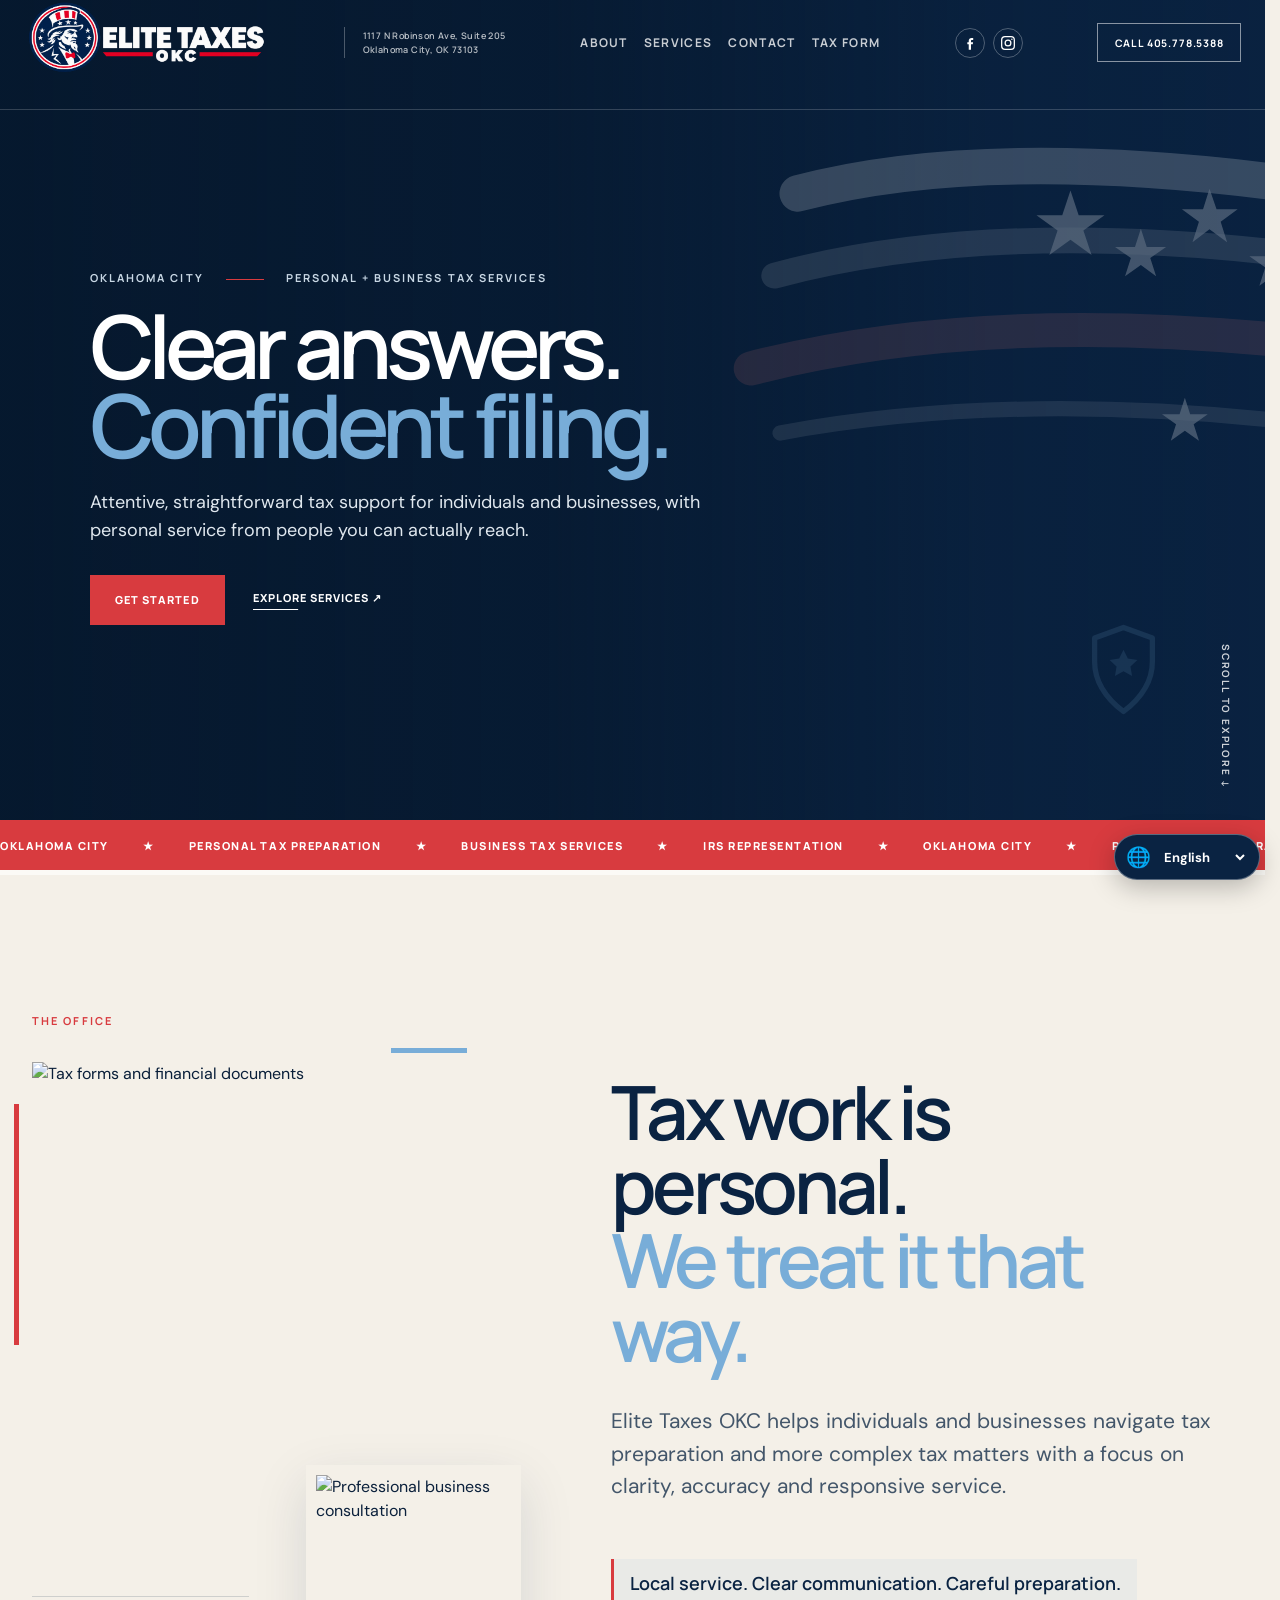
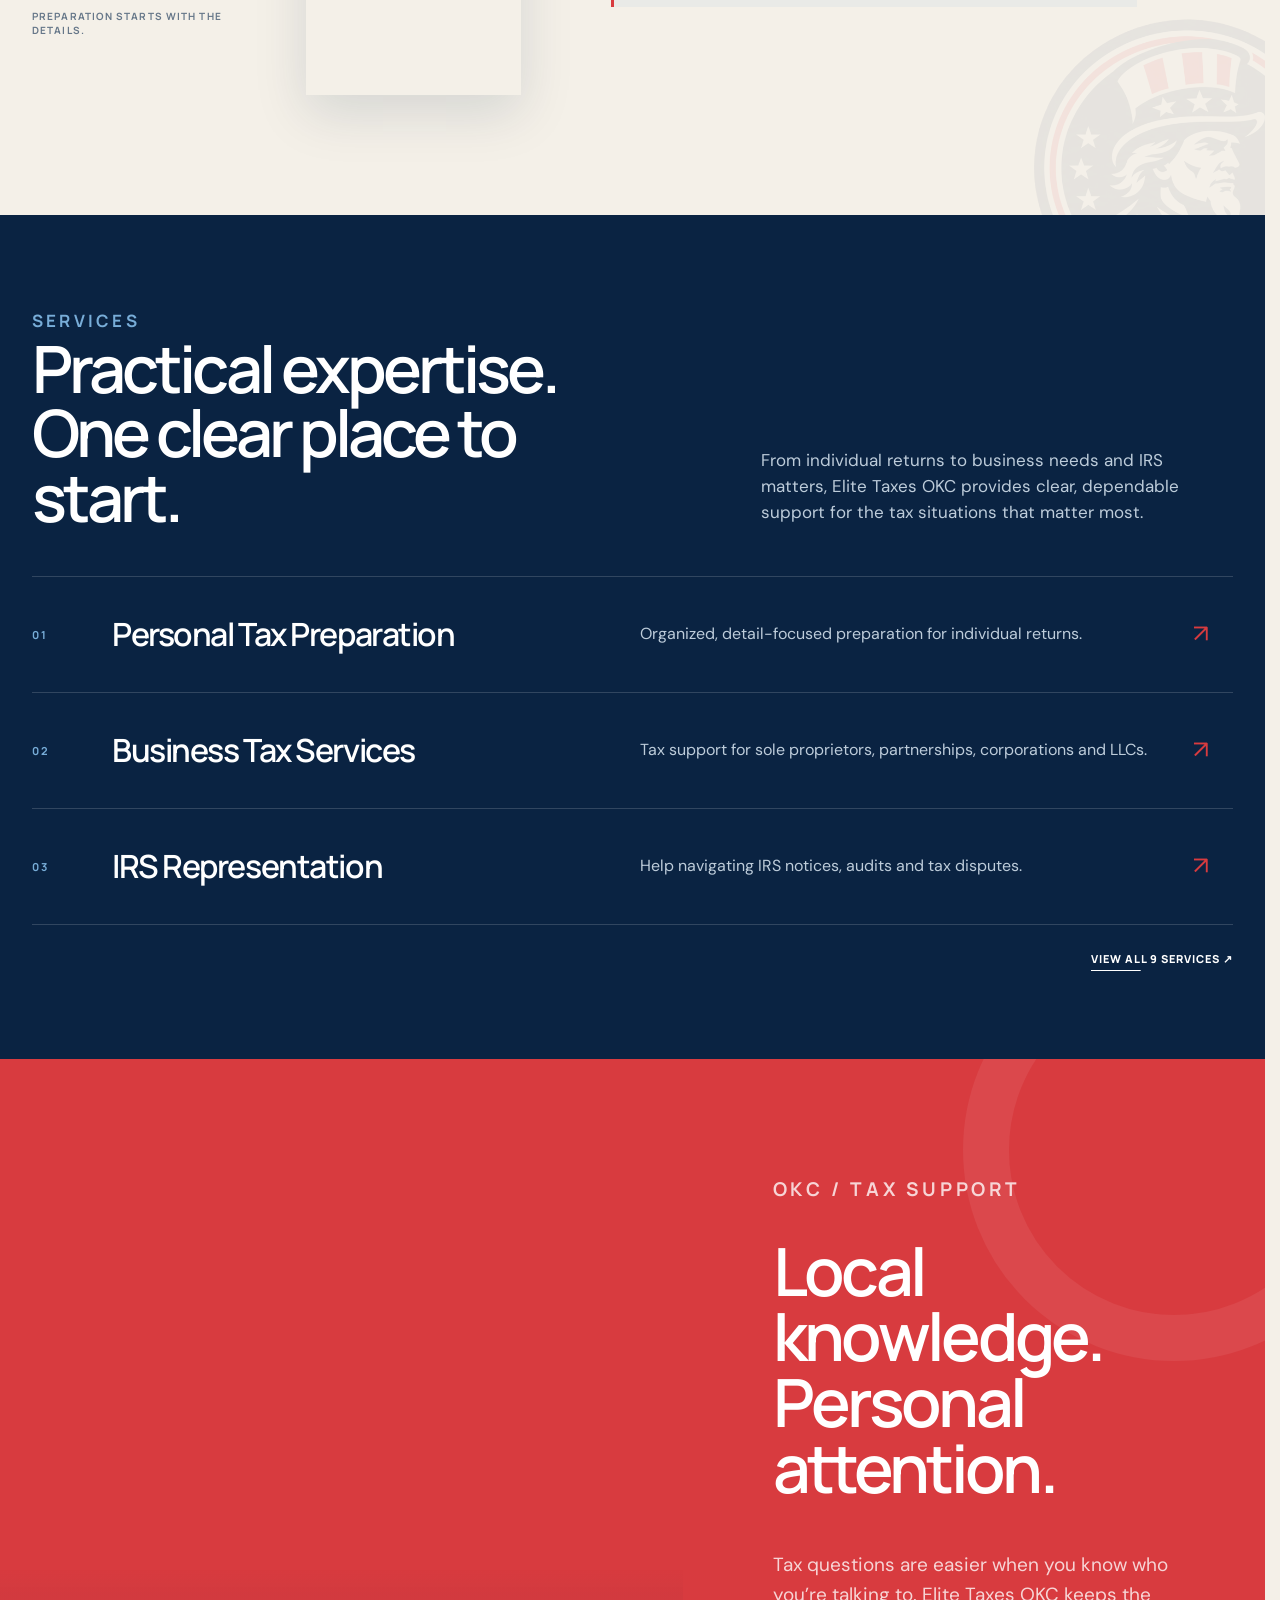
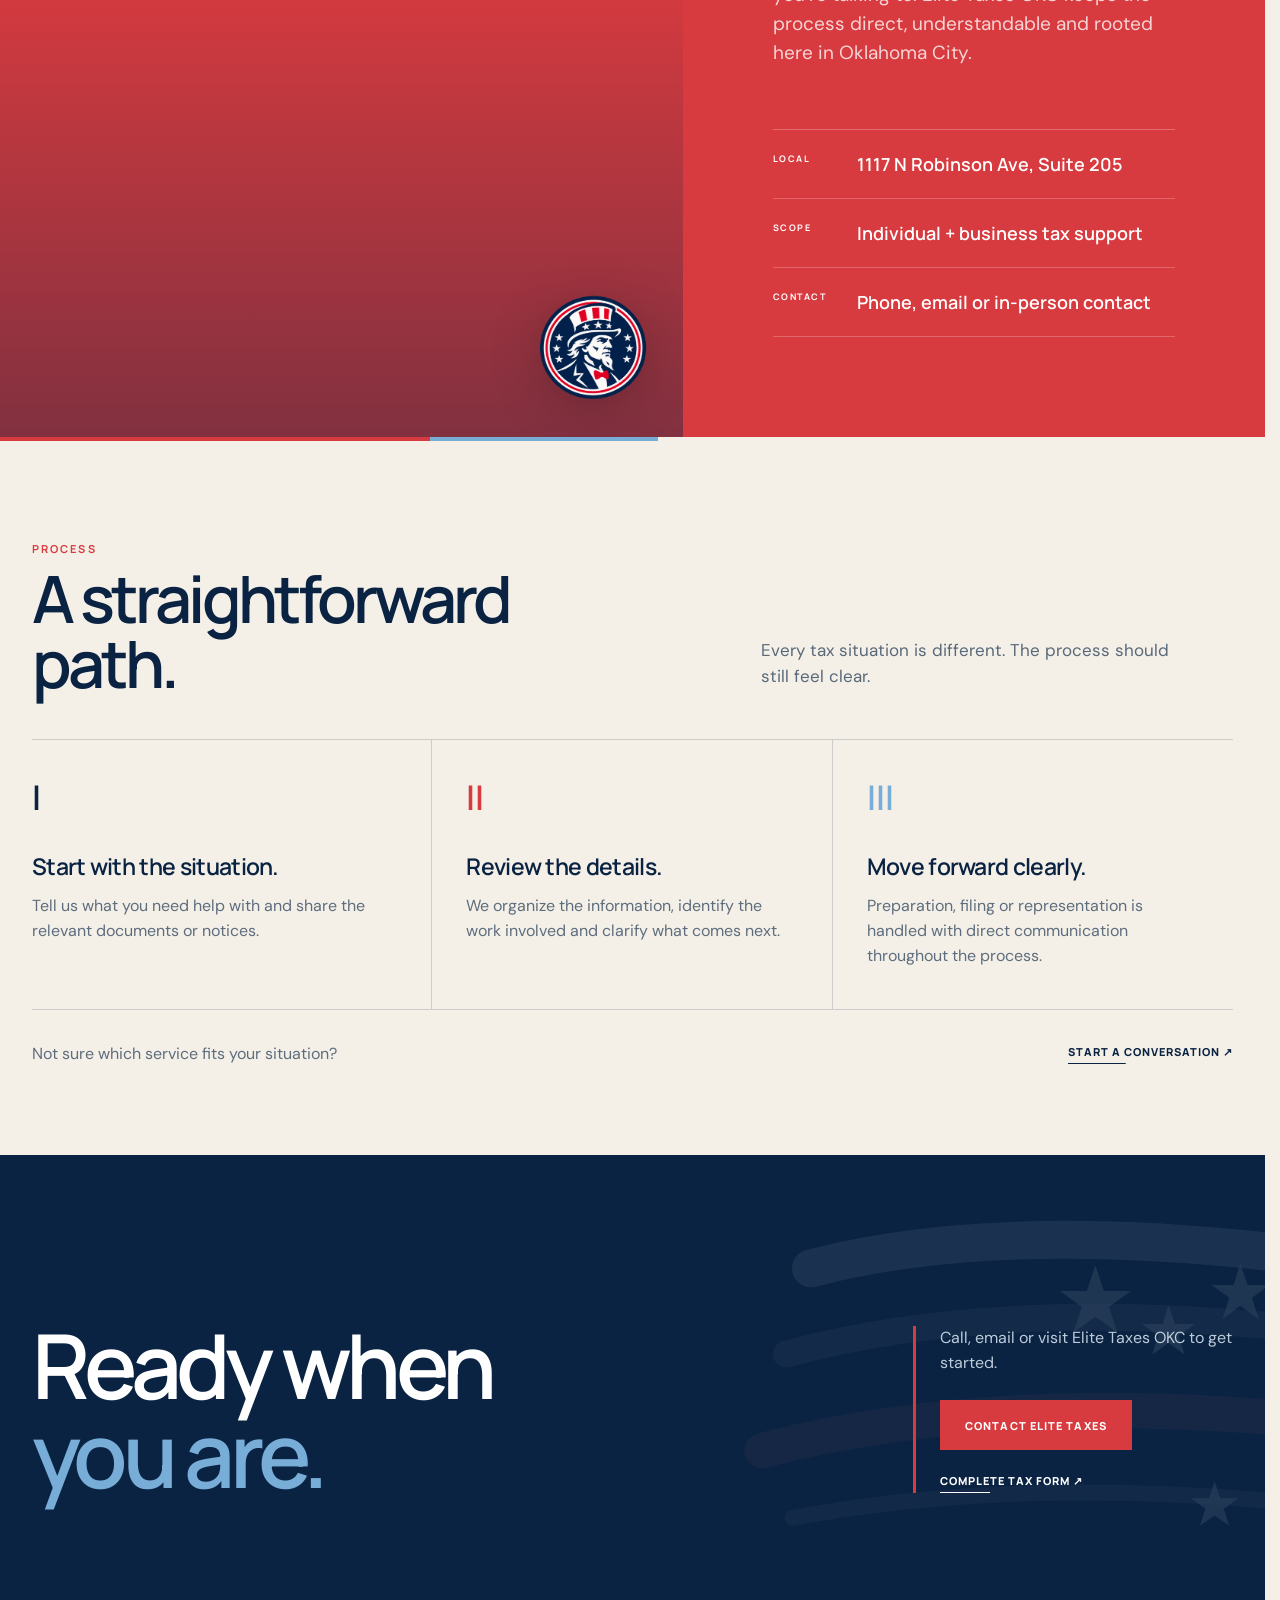
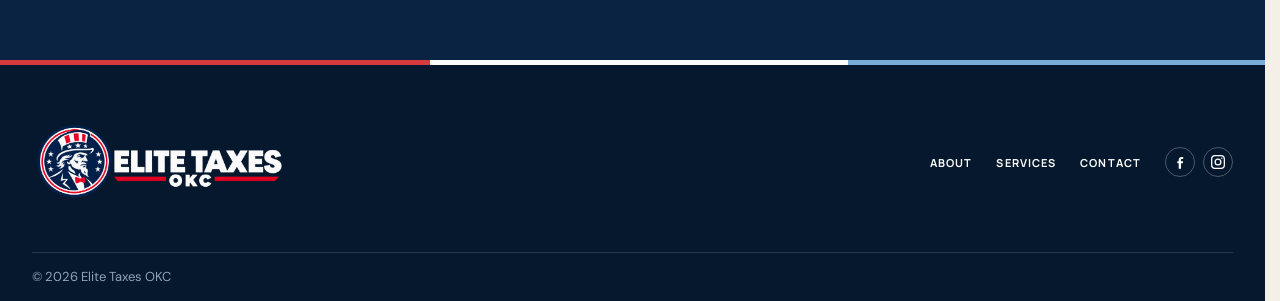
==== commit ac479bf5: "Apply approved five-group header spacing and stable laptop Call button" ====
--- a/index.html
+++ b/index.html
@@ -1,6 +1,6 @@
 <!DOCTYPE html>
 <html lang="en"><head><meta charset="utf-8"/><meta content="width=device-width,initial-scale=1" name="viewport"/><title>Elite Taxes OKC | Tax Preparation &amp; Tax Support</title><meta content="Elite Taxes OKC provides personal and business tax preparation, IRS representation and tax support in Oklahoma City." name="description"/><link href="https://fonts.googleapis.com" rel="preconnect"/><link crossorigin="" href="https://fonts.gstatic.com" rel="preconnect"/><link href="https://fonts.googleapis.com/css2?family=DM+Sans:wght@400;500;600;700&amp;family=Manrope:wght@400;500;600;700;800&amp;display=swap" rel="stylesheet"/><link href="styles.css" rel="stylesheet"/></head><body>
-<header class="site-header"><div class="shell header-inner"><div class="header-brand-block"><a class="brand" href="./"><picture class="header-logo-picture"><source media="(max-width: 980px)" srcset="assets/elite-taxes-logo-mobile.png"/><img alt="Elite Taxes OKC" src="assets/elite-taxes-logo-footer.png"/></picture></a><a class="header-address" href="contact/">1117 N Robinson Ave, Suite 205<br/>Oklahoma City, OK 73103</a></div><nav class="desktop-nav"><a href="about/">About</a><a href="services/">Services</a><a href="contact/">Contact</a><a href="intake/">Tax Form</a><span class="social-cluster"><a class="social-icon facebook-link" href="https://www.facebook.com/p/Elite-Taxes-LLC-61581482872189/" rel="noopener noreferrer" target="_blank" aria-label="Elite Taxes OKC on Facebook"><svg aria-hidden="true" viewBox="0 0 24 24" focusable="false"><path d="M13.5 22v-8h2.7l.4-3.1h-3.1V8.9c0-.9.3-1.5 1.6-1.5h1.7V4.6c-.3 0-1.3-.1-2.5-.1-2.5 0-4.2 1.5-4.2 4.3v2.1H8v3.1h2.1v8h3.4Z" fill="currentColor"/></svg></a><a class="social-icon instagram-link" href="https://www.instagram.com/elitetaxesokc/" rel="noopener noreferrer" target="_blank" aria-label="Elite Taxes OKC on Instagram"><svg aria-hidden="true" viewBox="0 0 24 24" focusable="false"><rect x="2.5" y="2.5" width="19" height="19" rx="5" fill="none" stroke="currentColor" stroke-width="1.9"/><circle cx="12" cy="12" r="4.3" fill="none" stroke="currentColor" stroke-width="1.9"/><circle cx="17.8" cy="6.4" r="1.1" fill="currentColor"/></svg></a></span></nav><a class="header-cta" href="tel:+14057785388">Call 405.778.5388</a><div class="mobile-header-actions"><a class="social-icon mobile-header-facebook" href="https://www.facebook.com/p/Elite-Taxes-LLC-61581482872189/" rel="noopener noreferrer" target="_blank" aria-label="Elite Taxes OKC on Facebook"><svg aria-hidden="true" viewBox="0 0 24 24" focusable="false"><path d="M13.5 22v-8h2.7l.4-3.1h-3.1V8.9c0-.9.3-1.5 1.6-1.5h1.7V4.6c-.3 0-1.3-.1-2.5-.1-2.5 0-4.2 1.5-4.2 4.3v2.1H8v3.1h2.1v8h3.4Z" fill="currentColor"/></svg></a><a class="social-icon mobile-header-instagram" href="https://www.instagram.com/elitetaxesokc/" rel="noopener noreferrer" target="_blank" aria-label="Elite Taxes OKC on Instagram"><svg aria-hidden="true" viewBox="0 0 24 24" focusable="false"><rect x="2.5" y="2.5" width="19" height="19" rx="5" fill="none" stroke="currentColor" stroke-width="1.9"/><circle cx="12" cy="12" r="4.3" fill="none" stroke="currentColor" stroke-width="1.9"/><circle cx="17.8" cy="6.4" r="1.1" fill="currentColor"/></svg></a><button aria-controls="mobile-menu" aria-expanded="false" aria-label="Open menu" class="menu-button"><span></span><span></span></button></div></div></header><nav class="mobile-menu" id="mobile-menu"><div class="shell mobile-menu-inner"><a href="about/">About</a><a href="services/">Services</a><a href="contact/">Contact</a><a href="intake/">Tax Form</a><a href="tel:+14057785388">405.778.5388</a></div></nav>
+<header class="site-header"><div class="shell header-inner"><div class="header-brand-block"><a class="brand" href="./"><picture class="header-logo-picture"><source media="(max-width: 980px)" srcset="assets/elite-taxes-logo-mobile.png"/><img alt="Elite Taxes OKC" src="assets/elite-taxes-logo-footer.png"/></picture></a><a class="header-address" href="contact/">1117 N Robinson Ave, Suite 205<br/>Oklahoma City, OK 73103</a></div><nav class="desktop-nav"><a href="about/">About</a><a href="services/">Services</a><a href="contact/">Contact</a><a href="intake/">Tax Form</a></nav><span class="social-cluster"><a class="social-icon facebook-link" href="https://www.facebook.com/p/Elite-Taxes-LLC-61581482872189/" rel="noopener noreferrer" target="_blank" aria-label="Elite Taxes OKC on Facebook"><svg aria-hidden="true" viewBox="0 0 24 24" focusable="false"><path d="M13.5 22v-8h2.7l.4-3.1h-3.1V8.9c0-.9.3-1.5 1.6-1.5h1.7V4.6c-.3 0-1.3-.1-2.5-.1-2.5 0-4.2 1.5-4.2 4.3v2.1H8v3.1h2.1v8h3.4Z" fill="currentColor"/></svg></a><a class="social-icon instagram-link" href="https://www.instagram.com/elitetaxesokc/" rel="noopener noreferrer" target="_blank" aria-label="Elite Taxes OKC on Instagram"><svg aria-hidden="true" viewBox="0 0 24 24" focusable="false"><rect x="2.5" y="2.5" width="19" height="19" rx="5" fill="none" stroke="currentColor" stroke-width="1.9"/><circle cx="12" cy="12" r="4.3" fill="none" stroke="currentColor" stroke-width="1.9"/><circle cx="17.8" cy="6.4" r="1.1" fill="currentColor"/></svg></a></span><a class="header-cta" href="tel:+14057785388">Call 405.778.5388</a><div class="mobile-header-actions"><a class="social-icon mobile-header-facebook" href="https://www.facebook.com/p/Elite-Taxes-LLC-61581482872189/" rel="noopener noreferrer" target="_blank" aria-label="Elite Taxes OKC on Facebook"><svg aria-hidden="true" viewBox="0 0 24 24" focusable="false"><path d="M13.5 22v-8h2.7l.4-3.1h-3.1V8.9c0-.9.3-1.5 1.6-1.5h1.7V4.6c-.3 0-1.3-.1-2.5-.1-2.5 0-4.2 1.5-4.2 4.3v2.1H8v3.1h2.1v8h3.4Z" fill="currentColor"/></svg></a><a class="social-icon mobile-header-instagram" href="https://www.instagram.com/elitetaxesokc/" rel="noopener noreferrer" target="_blank" aria-label="Elite Taxes OKC on Instagram"><svg aria-hidden="true" viewBox="0 0 24 24" focusable="false"><rect x="2.5" y="2.5" width="19" height="19" rx="5" fill="none" stroke="currentColor" stroke-width="1.9"/><circle cx="12" cy="12" r="4.3" fill="none" stroke="currentColor" stroke-width="1.9"/><circle cx="17.8" cy="6.4" r="1.1" fill="currentColor"/></svg></a><button aria-controls="mobile-menu" aria-expanded="false" aria-label="Open menu" class="menu-button"><span></span><span></span></button></div></div></header><nav class="mobile-menu" id="mobile-menu"><div class="shell mobile-menu-inner"><a href="about/">About</a><a href="services/">Services</a><a href="contact/">Contact</a><a href="intake/">Tax Form</a><a href="tel:+14057785388">405.778.5388</a></div></nav>
 <main>
 <section class="hero"><div class="hero-media"><video autoplay="" loop="" muted="" playsinline="" poster="https://images.pexels.com/photos/6863183/pexels-photo-6863183.jpeg?auto=compress&amp;cs=tinysrgb&amp;w=1600" preload="metadata"><source src="https://videos.pexels.com/video-files/6962707/6962707-hd_1920_1080_25fps.mp4" type="video/mp4"/></video></div><img alt="" class="hero-ribbon" src="assets/flag-ribbon.svg"/><img alt="" class="hero-shield" src="assets/patriotic-shield-watermark.svg"/><div class="shell hero-inner"><div class="hero-copy reveal"><div class="hero-meta eyebrow"><span>Oklahoma City</span><span>Personal + Business Tax Services</span></div><h1>Clear answers.<br/><em>Confident filing.</em></h1><p>Attentive, straightforward tax support for individuals and businesses, with personal service from people you can actually reach.</p><div class="actions"><a class="button" href="contact/">Get Started</a><a class="text-link" href="services/">Explore Services ↗</a></div></div></div><div class="hero-scroll">Scroll to explore ↓</div></section>
 <div aria-hidden="true" class="marquee"><div class="marquee-track"><span>Oklahoma City</span><span>Personal Tax Preparation</span><span>Business Tax Services</span><span>IRS Representation</span><span>Oklahoma City</span><span>Personal Tax Preparation</span><span>Business Tax Services</span><span>IRS Representation</span></div></div>
--- a/styles.css
+++ b/styles.css
@@ -2252,3 +2252,64 @@
   text-decoration: underline;
   text-underline-offset: 4px;
 }
+
+/* Tax Form menu item: fit four links alongside existing header controls. */
+@media(min-width:981px){.desktop-nav{gap:clamp(12px,1.65vw,24px);min-width:0;white-space:nowrap}}
+@media(min-width:981px) and (max-width:1180px){.desktop-nav{gap:11px;letter-spacing:.08em;font-size:9.5px}}
+.cta-side .intake-quick-link{margin-top:18px}
+.cta-side .intake-quick-link .text-link{font-size:11px}
+
+
+/* Approved header: five evenly spaced desktop groups.
+   Logo, address, nav, social icons and Call button are peers.
+   Preserve the existing laptop Call sizing and mobile header behavior. */
+.site-header .header-inner > .social-cluster { display: none; }
+@media (min-width:1181px), (min-width:981px) and (max-width:1180px) and (orientation:landscape) {
+  /* Same header width on every page so the Call button never shifts on navigation. */
+  html body .site-header .shell.header-inner {
+    display:flex;
+    width:calc(100% - 48px);
+    max-width:none;
+    justify-content:space-between;
+    align-items:center;
+    gap:0;
+  }
+  .site-header .header-brand-block { display:contents; }
+  .site-header .header-brand-block > .brand { flex:0 0 auto; }
+  .site-header .header-address { flex:0 0 auto; }
+  .site-header .desktop-nav {
+    display:flex;
+    flex:0 0 auto;
+    align-items:center;
+    justify-content:flex-start;
+    width:auto;
+    min-width:0;
+    margin:0;
+    gap:clamp(10px,1.25vw,22px);
+    white-space:nowrap;
+  }
+  .site-header .header-inner > .social-cluster {
+    display:inline-flex;
+    flex:0 0 auto;
+    gap:8px;
+    margin:0;
+    transform:none;
+  }
+  .site-header .header-cta {flex:0 0 auto;margin:0;white-space:nowrap;}
+}
+@media (min-width:981px) and (max-width:1180px) and (orientation:landscape) {
+  .site-header .header-address {display:none;}
+  .site-header .header-cta {font-size:9px;padding:11px 13px;line-height:normal;}
+  .site-header .desktop-nav {font-size:10px;gap:clamp(8px,1.1vw,12px);}
+}
+/* Local Manrope font keeps typography identical between the intake and main pages. */
+@font-face{font-family:"Elite Header Manrope";src:url("intake/assets/manrope-nav-variable.ttf") format("truetype");font-style:normal;font-weight:200 800;font-display:swap}
+html:not([lang="ar"]) .site-header .desktop-nav,
+html:not([lang="ar"]) .site-header .header-cta,
+html:not([lang="ar"]) .site-header .header-address{font-family:"Elite Header Manrope",Arial,sans-serif!important}
+@media (min-width:981px){
+  .site-header .header-cta{
+    font-size:clamp(9px,calc(1.333333vw - 6.73333px),11px);
+    padding:clamp(11px,calc(.666667vw + 3.13333px),12px) clamp(13px,calc(3.333333vw - 26.33333px),18px);
+  }
+}
